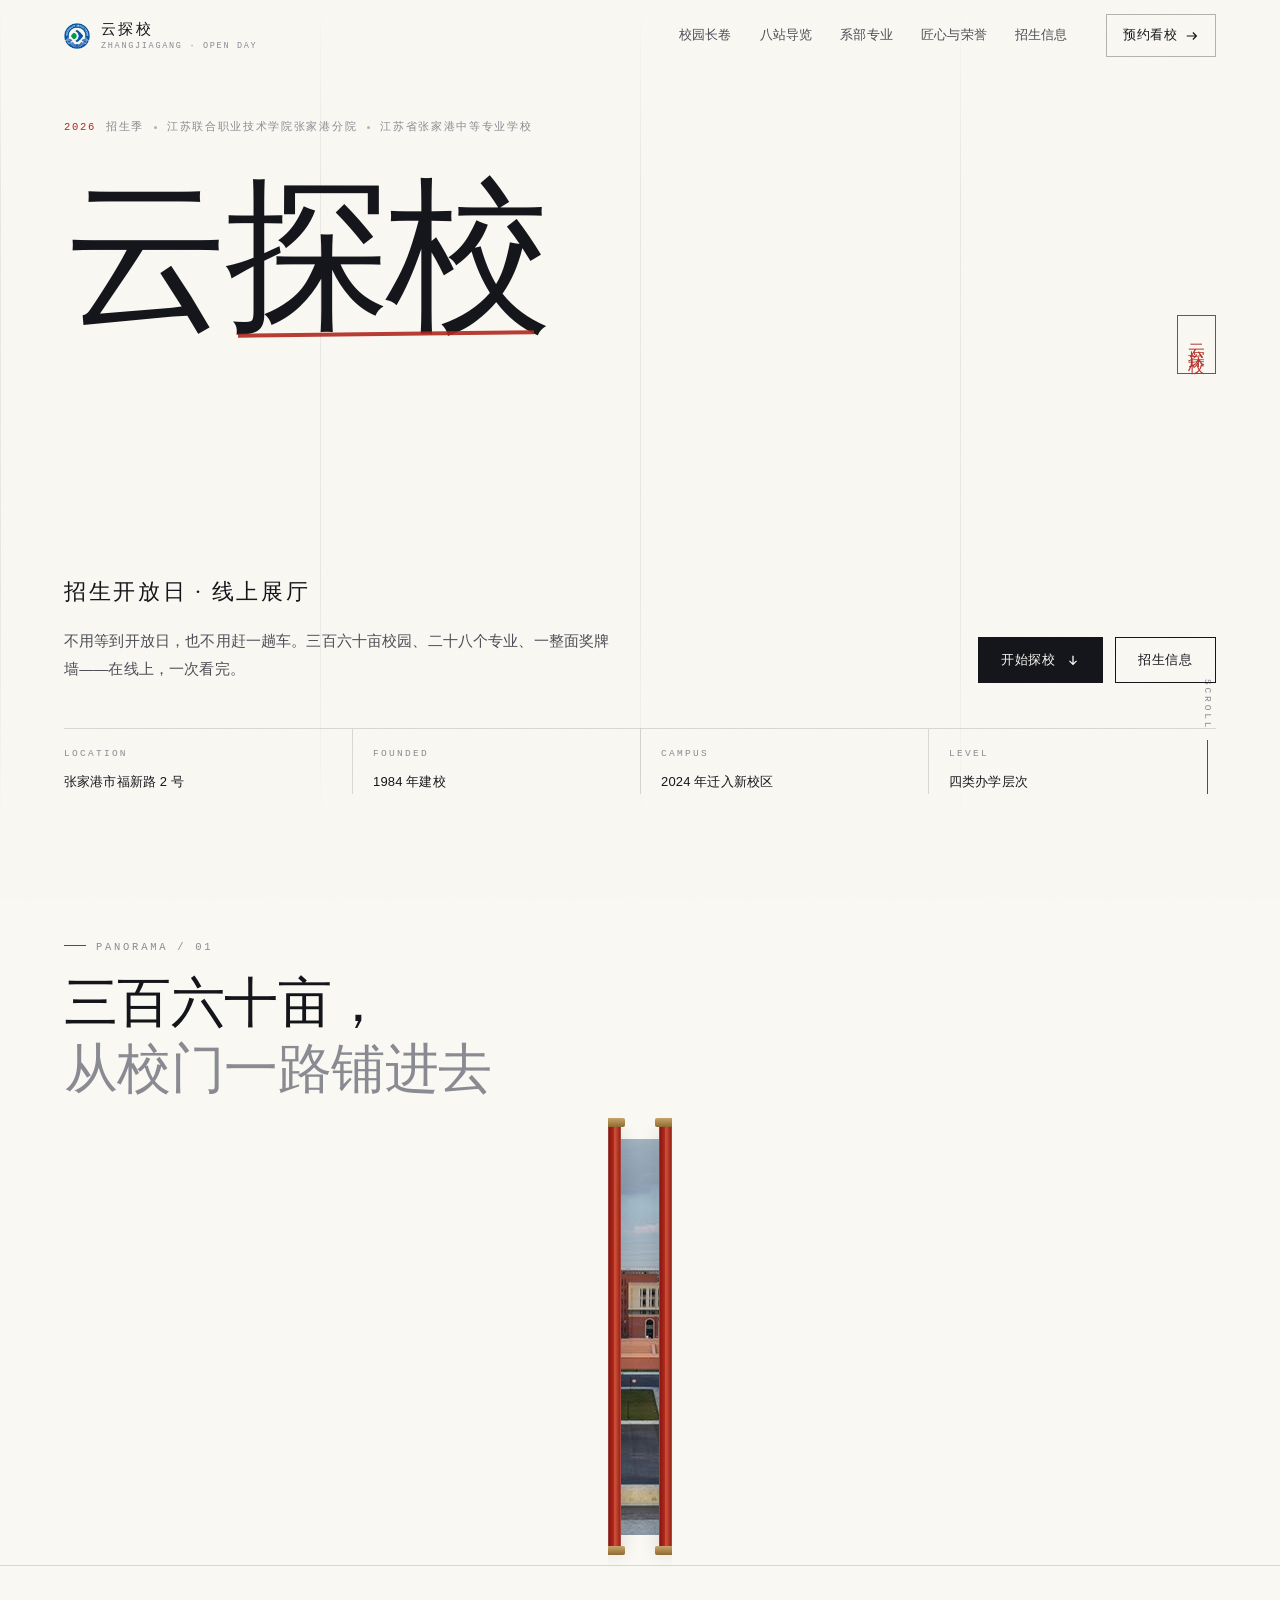
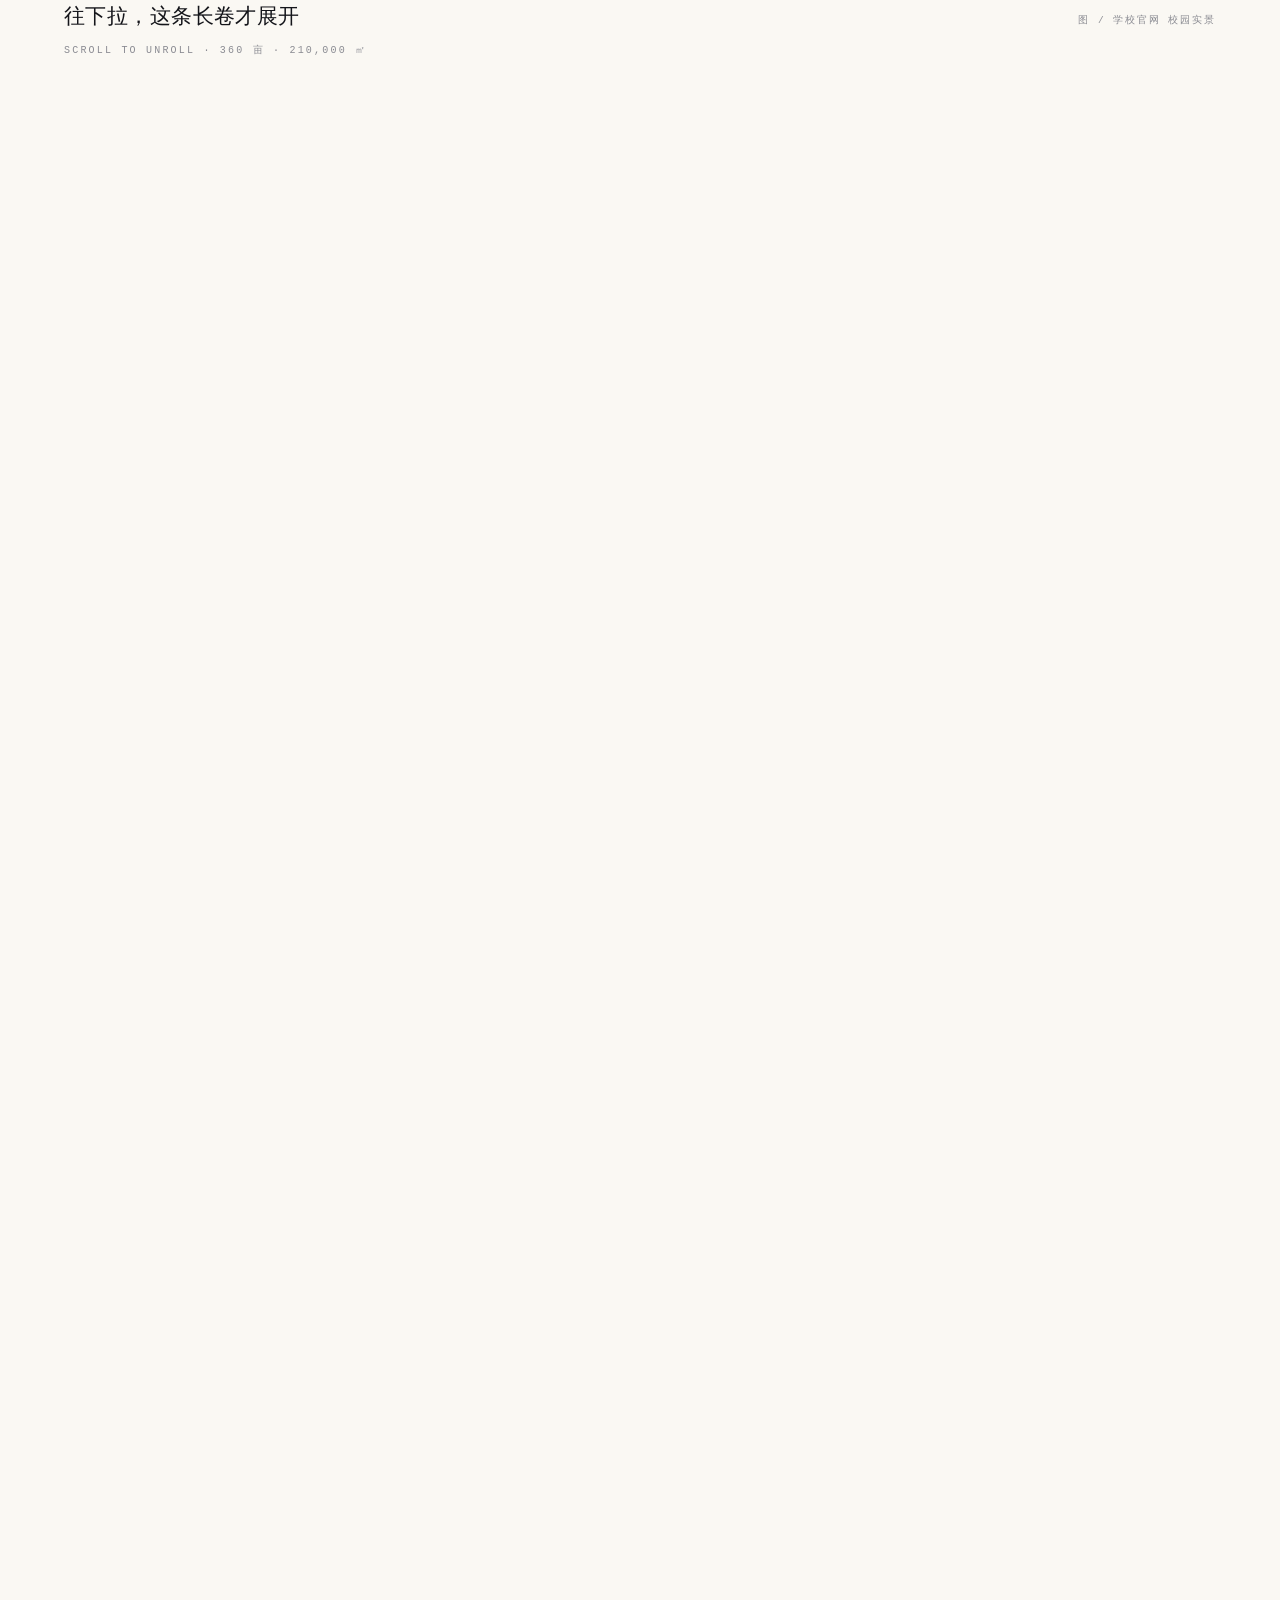
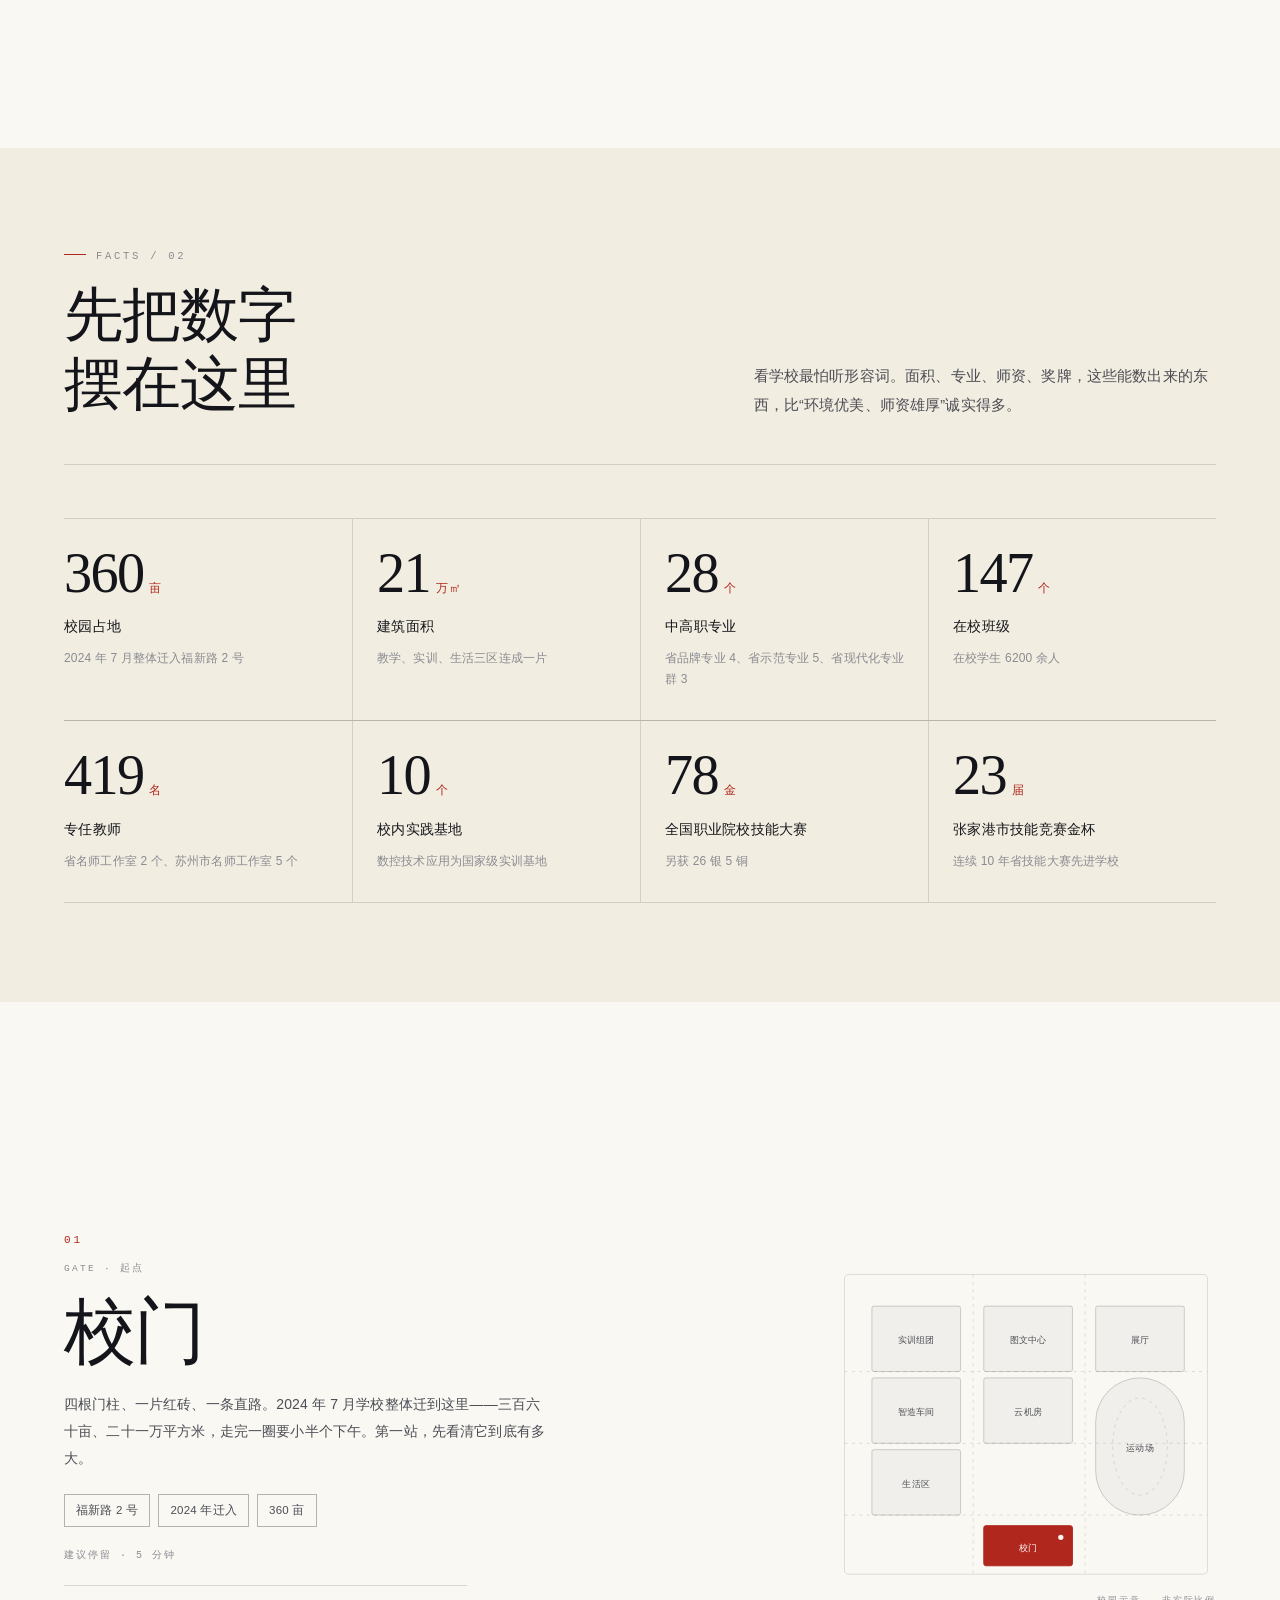
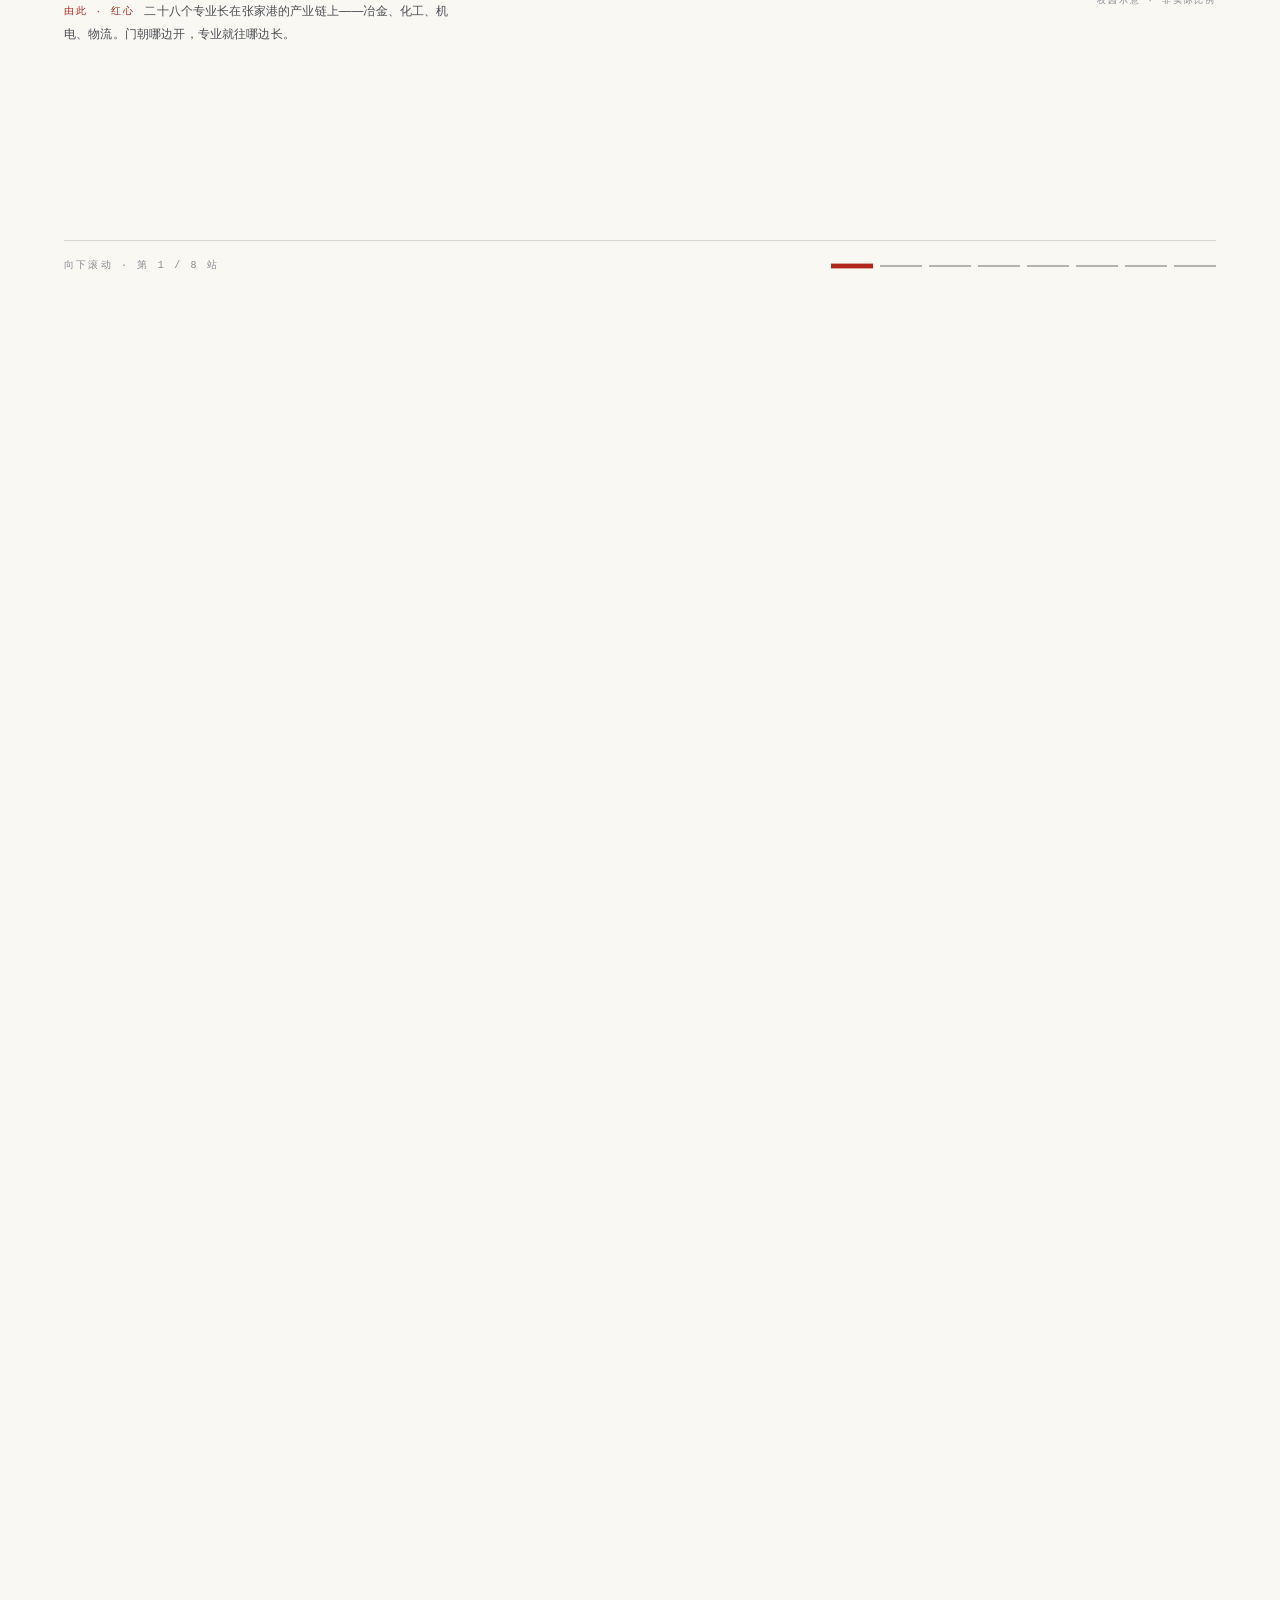
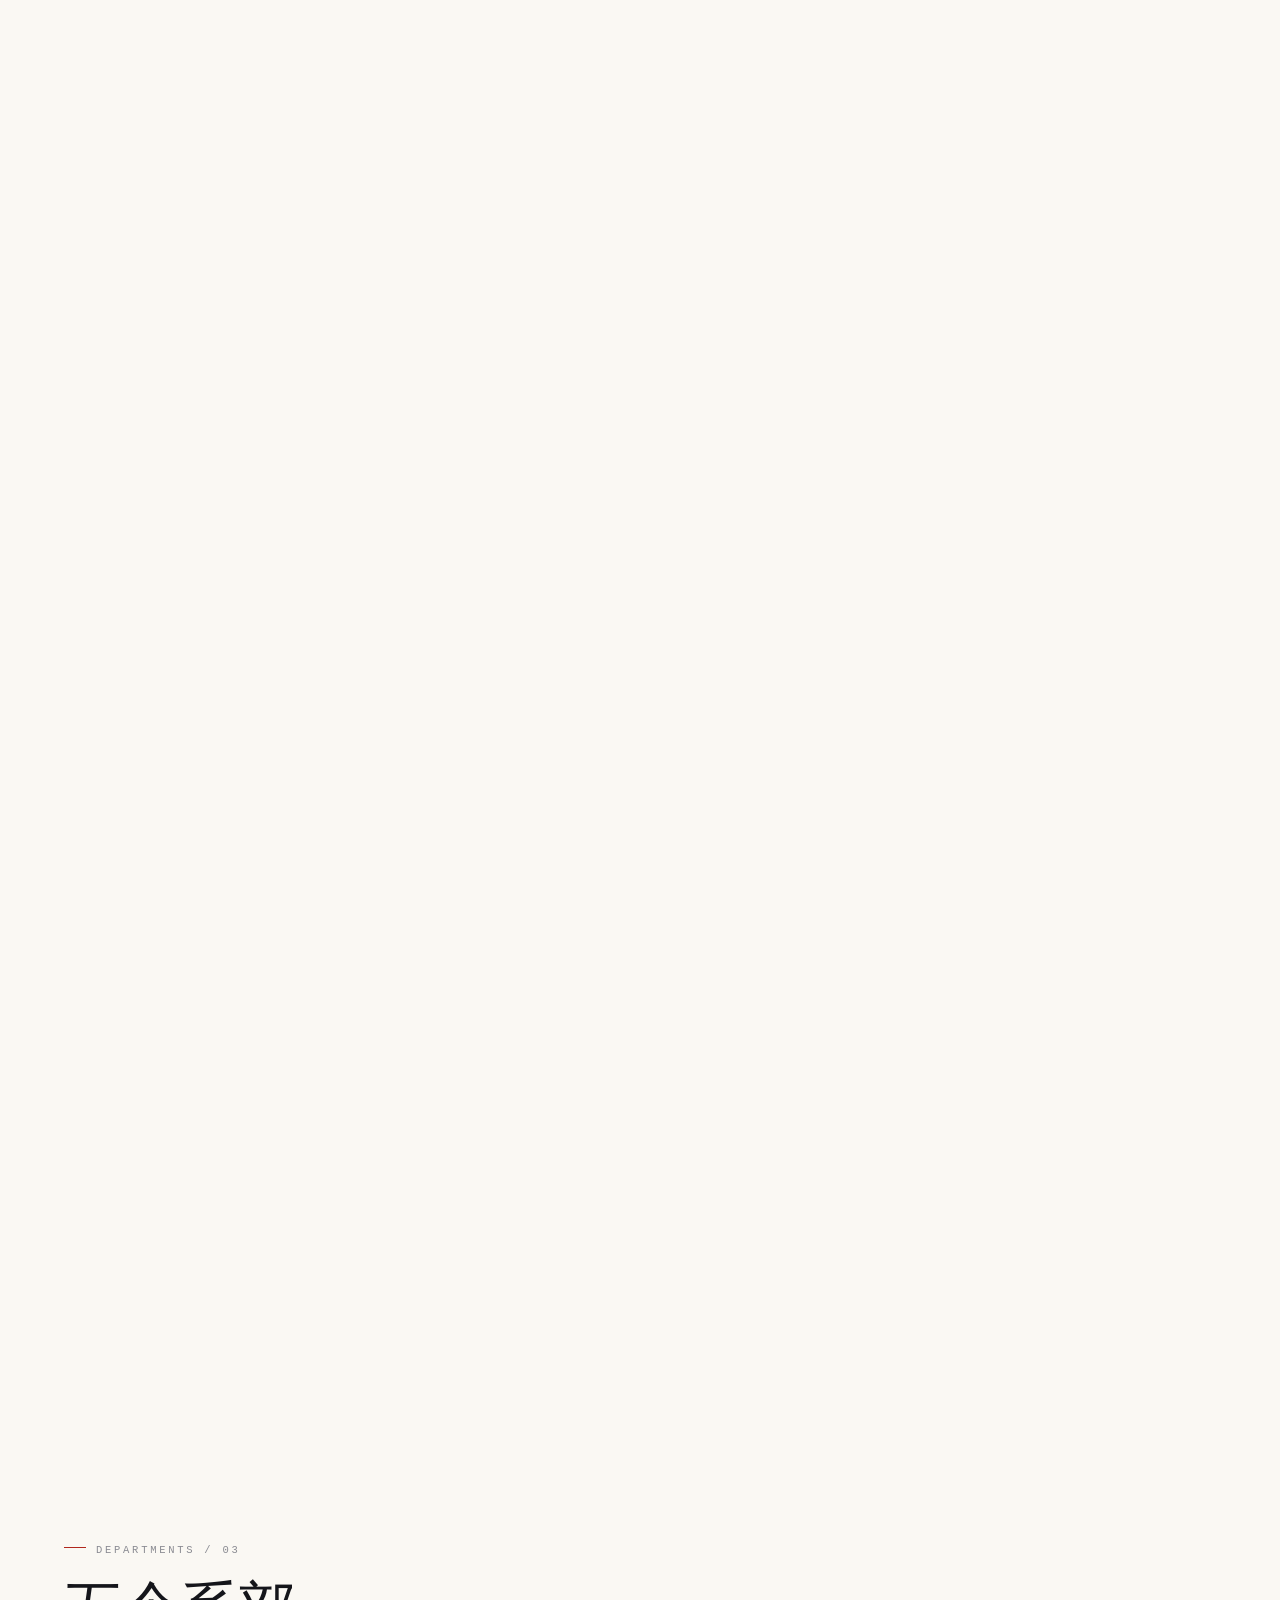
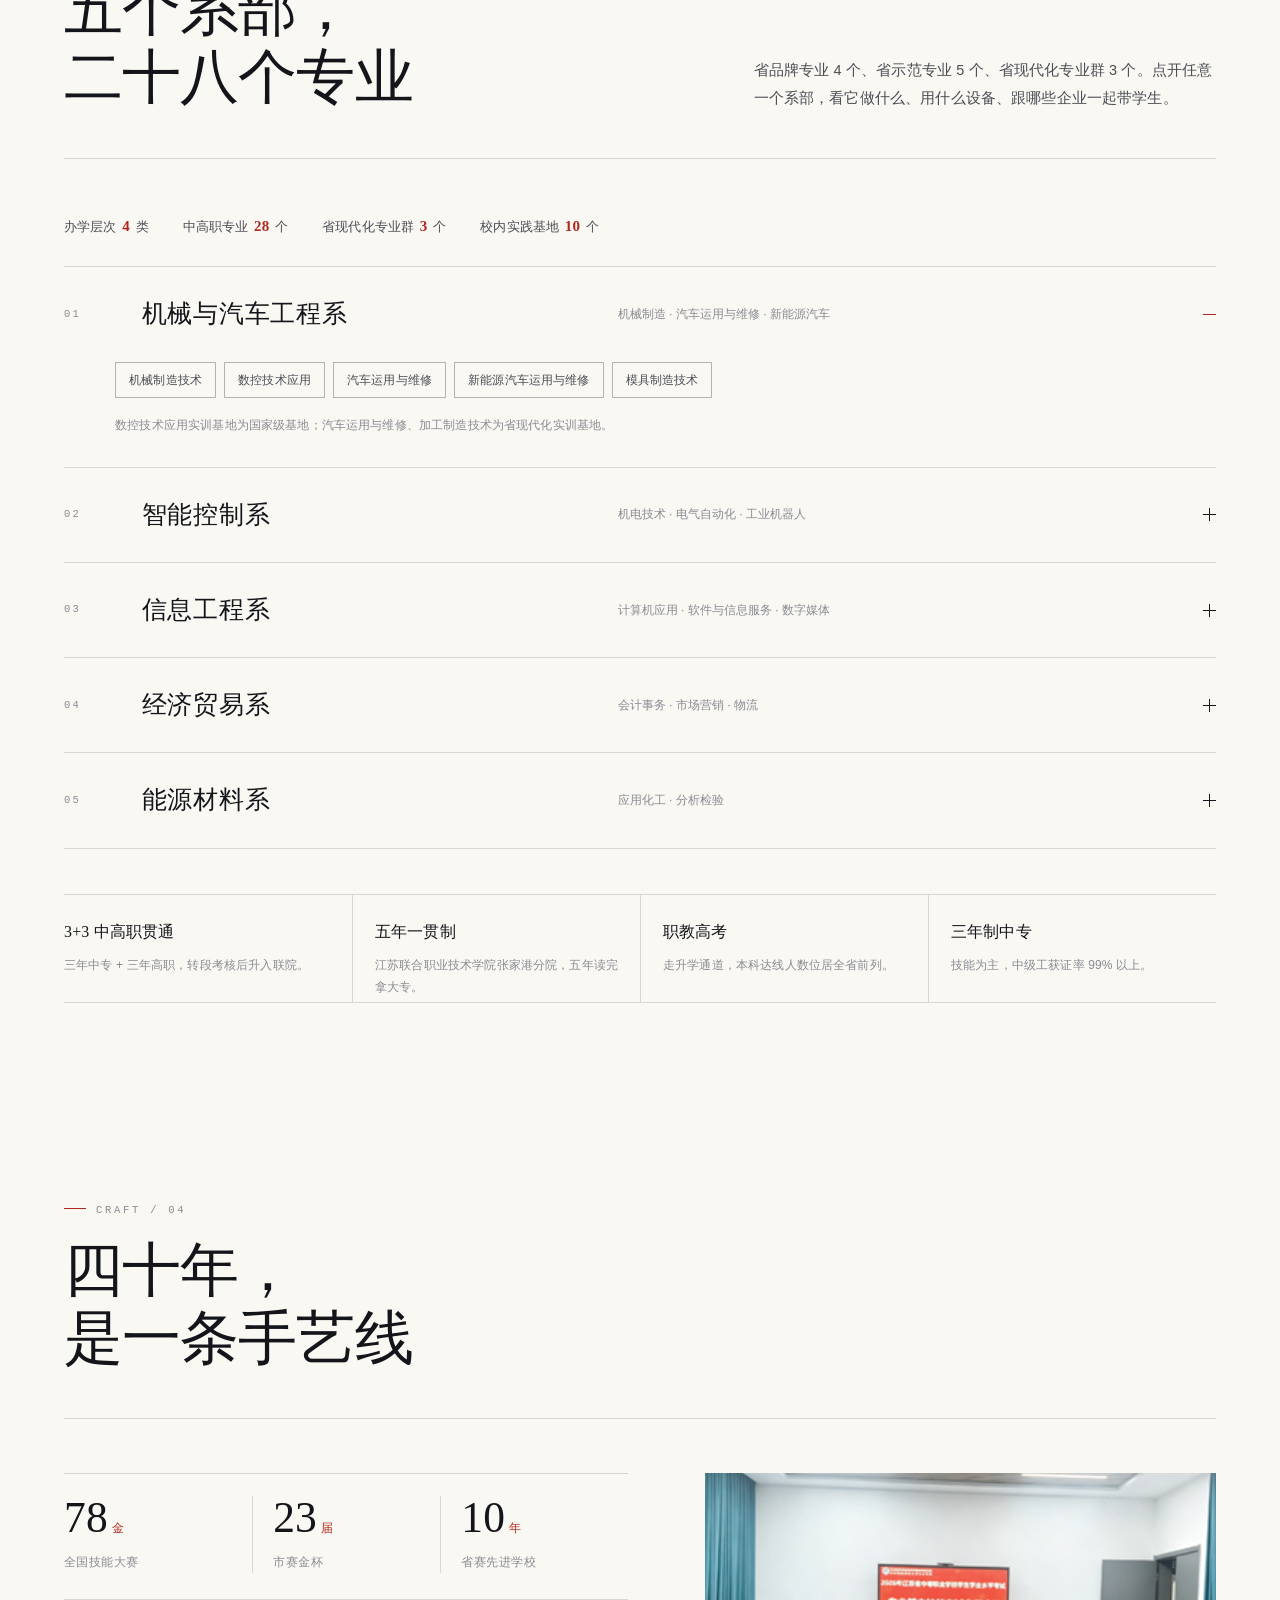
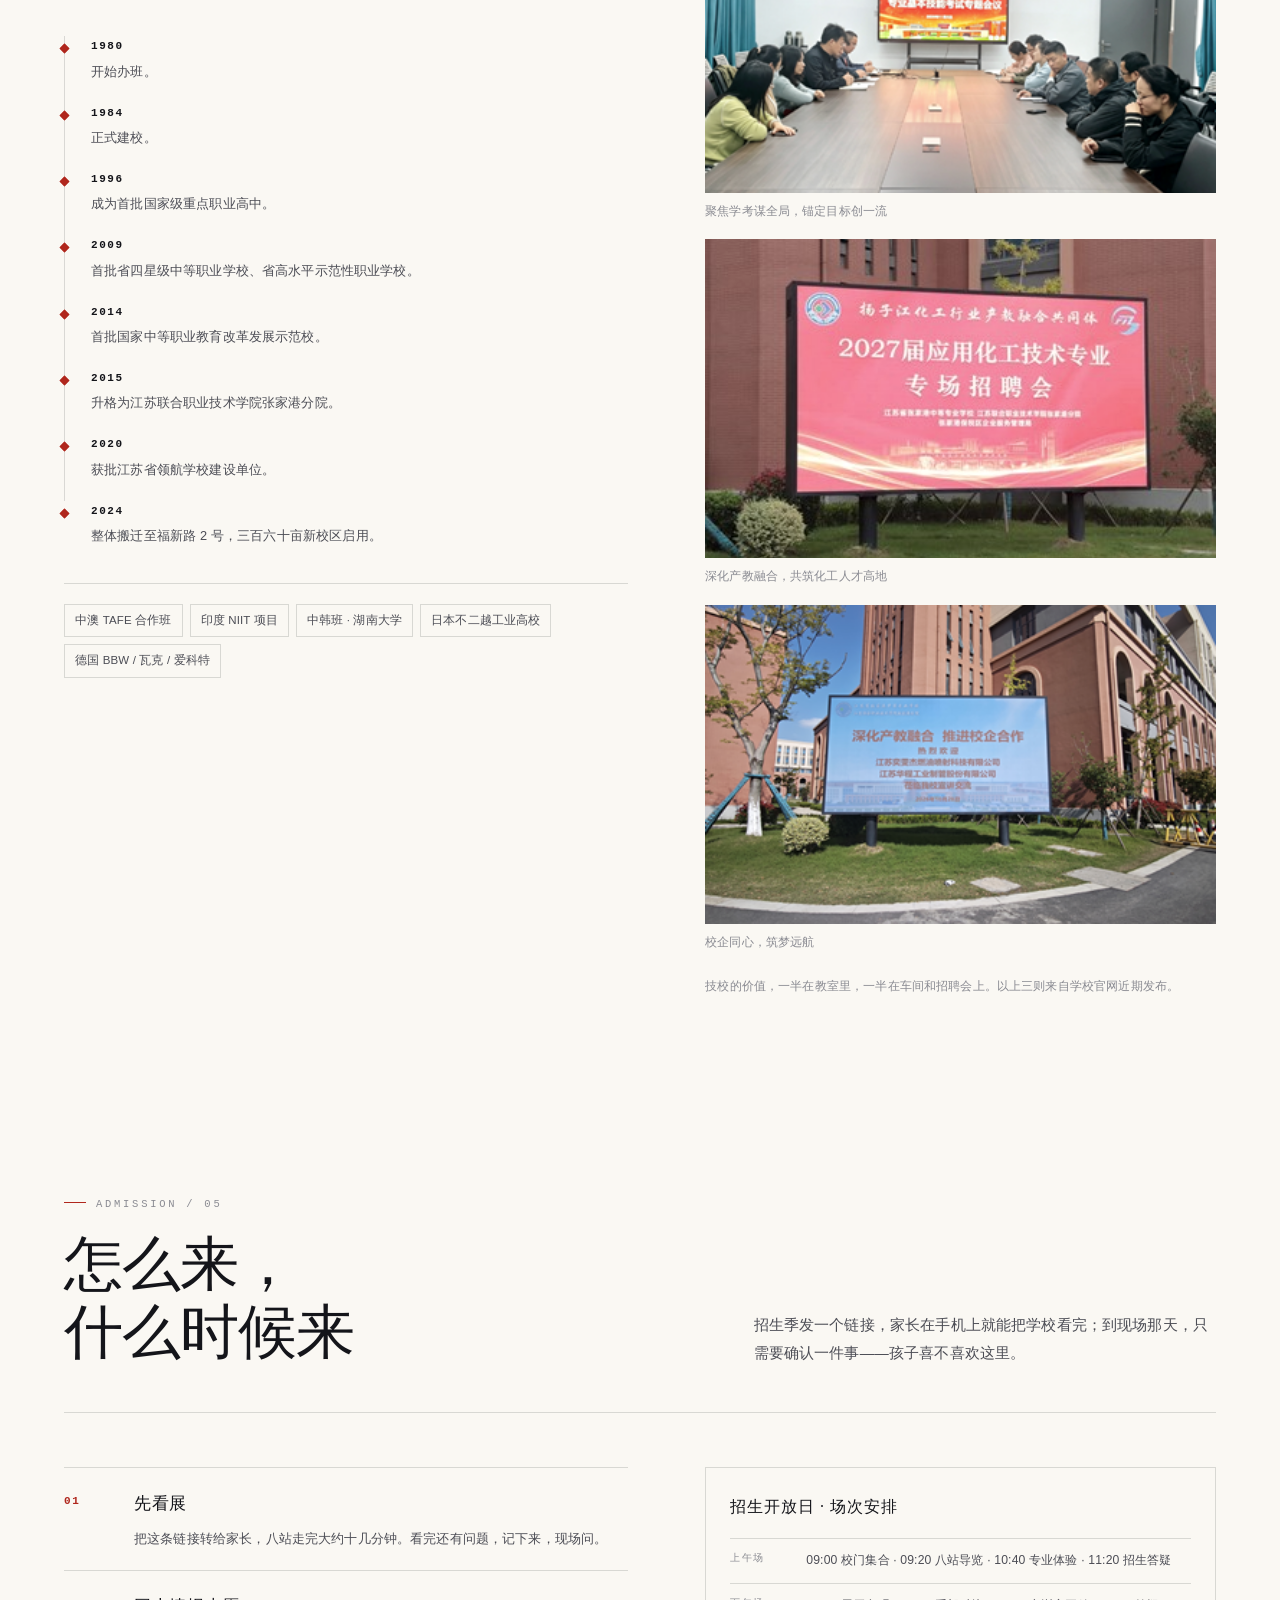
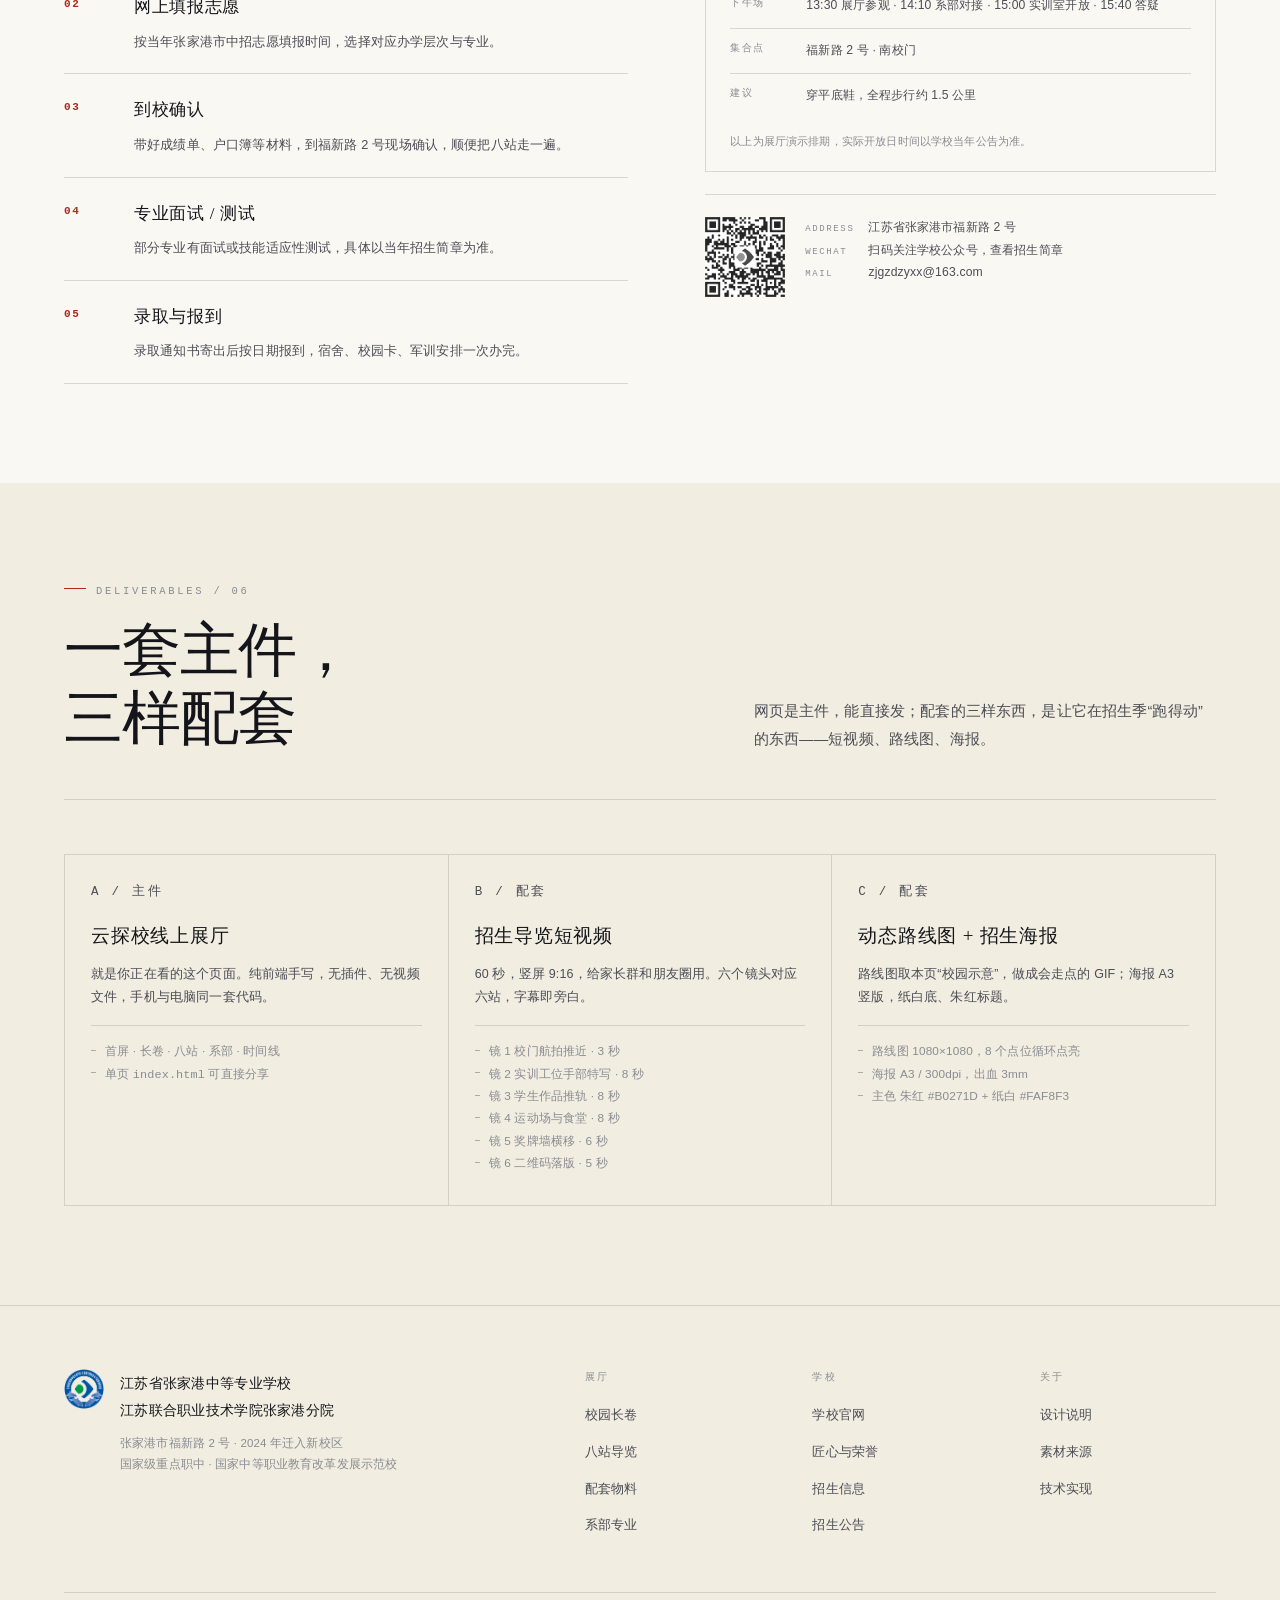
==== index.html @ 2ba668fd "云探校：招生开放日线上展厅（首版）" ====
<!DOCTYPE html>
<html lang="zh-CN">
<head>
<meta charset="UTF-8">
<meta name="viewport" content="width=device-width, initial-scale=1, viewport-fit=cover">
<title>云探校 · 招生开放日线上展厅｜江苏省张家港中等专业学校</title>
<meta name="description" content="不用等到开放日，也不用赶一趟车。三百六十亩校园、二十八个专业、一整面奖牌墙，在线上一次看完。">
<meta name="theme-color" content="#FAF8F3">
<link rel="icon" href="assets/img/emblem.png">
<link rel="stylesheet" href="assets/css/style.css">
</head>
<body>

<!-- ============ 导航 ============ -->
<header class="nav" id="nav">
  <div class="nav__inner">
    <a class="brand" href="#top" aria-label="回到首屏">
      <img src="assets/img/emblem.png" alt="校徽">
      <span class="brand__txt">
        <span class="brand__cn">云探校</span>
        <span class="brand__en">Zhangjiagang · Open Day</span>
      </span>
    </a>
    <nav class="nav__links" aria-label="页面导航">
      <a href="#pan">校园长卷</a>
      <a href="#stops">八站导览</a>
      <a href="#majors">系部专业</a>
      <a href="#craft">匠心与荣誉</a>
      <a href="#admit">招生信息</a>
    </nav>
    <a class="nav__cta" href="#admit">
      预约看校
      <svg viewBox="0 0 16 16" fill="none" stroke="currentColor" stroke-width="1.4"><path d="M2 8h11M9 4l4 4-4 4"/></svg>
    </a>
    <button class="nav__burger" id="burger" aria-label="打开菜单" aria-expanded="false">
      <svg width="24" height="24" viewBox="0 0 24 24" fill="none" stroke="currentColor" stroke-width="1.4"><path d="M3 7h18M3 12h18M3 17h18"/></svg>
    </button>
  </div>
</header>

<div class="drawer" id="drawer">
  <div class="drawer__hd">
    <span>目录</span>
    <button id="drawerClose" aria-label="关闭菜单">
      <svg width="22" height="22" viewBox="0 0 24 24" fill="none" stroke="currentColor" stroke-width="1.4"><path d="M5 5l14 14M19 5L5 19"/></svg>
    </button>
  </div>
  <nav class="drawer__nav">
    <a href="#pan">校园长卷</a>
    <a href="#stops">八站导览</a>
    <a href="#majors">系部专业</a>
    <a href="#craft">匠心与荣誉</a>
    <a href="#admit">招生信息</a>
    <a href="设计说明.html">设计说明</a>
  </nav>
  <p class="drawer__ft">江苏省张家港中等专业学校<br>江苏联合职业技术学院张家港分院</p>
</div>

<main id="top">

<!-- ============ 首屏 ============ -->
<section class="hero" id="hero">
  <div class="hero__bg" id="heroBg"></div>
  <div class="hero__veil"></div>
  <div class="hero__grid"></div>
  <div class="hero__seal" aria-hidden="true"><span>云探校</span></div>

  <div class="wrap hero__inner">
    <p class="hero__tag">
      <b>2026</b> 招生季 <span class="hero__dot"></span> 江苏联合职业技术学院张家港分院 <span class="hero__dot"></span> 江苏省张家港中等专业学校
    </p>

    <h1 class="hero__title">云<span>探校</span></h1>

    <div class="hero__row">
      <div>
        <p class="hero__sub">招生开放日 · 线上展厅</p>
        <p class="hero__lead">不用等到开放日，也不用赶一趟车。三百六十亩校园、二十八个专业、一整面奖牌墙——在线上，一次看完。</p>
      </div>
      <div class="hero__acts">
        <a class="btn btn--solid" href="#stops">
          开始探校
          <svg viewBox="0 0 16 16" fill="none" stroke="currentColor" stroke-width="1.5"><path d="M8 3v10M4 9l4 4 4-4"/></svg>
        </a>
        <a class="btn btn--ghost" href="#admit">招生信息</a>
      </div>
    </div>
  </div>

  <div class="wrap">
    <dl class="hero__meta">
      <div><dt>Location</dt><dd>张家港市福新路 2 号</dd></div>
      <div><dt>Founded</dt><dd>1984 年建校</dd></div>
      <div><dt>Campus</dt><dd>2024 年迁入新校区</dd></div>
      <div><dt>Level</dt><dd>四类办学层次</dd></div>
    </dl>
  </div>

  <div class="hero__scroll">SCROLL<i></i></div>
</section>

<!-- ============ 长卷 · 卷轴拉开 ============ -->
<section class="unroll" id="pan">
  <div class="unroll__sticky">

    <div class="unroll__head">
      <p class="kicker">Panorama / 01</p>
      <h2>三百六十亩，<br><em>从校门一路铺进去</em></h2>
    </div>

    <div class="unroll__stage">
      <div class="unroll__band" id="unrollBand">
        <span class="roller roller--l" aria-hidden="true"></span>
        <div class="unroll__img" id="unrollImg"
             style="background-image:url('assets/img/campus-gate.jpg')"
             role="img" aria-label="校园南门正面鸟瞰"></div>
        <span class="roller roller--r" aria-hidden="true"></span>
      </div>
    </div>

    <div class="unroll__foot">
      <p class="unroll__cap" id="panCap">往下拉，这条长卷才展开<small>SCROLL TO UNROLL · 360 亩 · 210,000 ㎡</small></p>
      <p class="unroll__mark">图 / 学校官网 校园实景</p>
    </div>

  </div>
</section>

<!-- ============ 数字 ============ -->
<section class="sec sec--paper" id="numbers">
  <div class="wrap">
    <div class="sec__head">
      <div class="reveal">
        <p class="kicker">Facts / 02</p>
        <h2 class="sec__h">先把数字<br>摆在这里</h2>
      </div>
      <p class="sec__lead reveal" data-d="1">看学校最怕听形容词。面积、专业、师资、奖牌，这些能数出来的东西，比“环境优美、师资雄厚”诚实得多。</p>
    </div>

    <div class="stats">
      <div class="stat reveal">
        <p class="stat__n"><span data-count="360">0</span><i>亩</i></p>
        <p class="stat__t">校园占地</p>
        <p class="stat__d">2024 年 7 月整体迁入福新路 2 号</p>
      </div>
      <div class="stat reveal" data-d="1">
        <p class="stat__n"><span data-count="21">0</span><i>万㎡</i></p>
        <p class="stat__t">建筑面积</p>
        <p class="stat__d">教学、实训、生活三区连成一片</p>
      </div>
      <div class="stat reveal" data-d="2">
        <p class="stat__n"><span data-count="28">0</span><i>个</i></p>
        <p class="stat__t">中高职专业</p>
        <p class="stat__d">省品牌专业 4、省示范专业 5、省现代化专业群 3</p>
      </div>
      <div class="stat reveal" data-d="3">
        <p class="stat__n"><span data-count="147">0</span><i>个</i></p>
        <p class="stat__t">在校班级</p>
        <p class="stat__d">在校学生 6200 余人</p>
      </div>
      <div class="stat reveal">
        <p class="stat__n"><span data-count="419">0</span><i>名</i></p>
        <p class="stat__t">专任教师</p>
        <p class="stat__d">省名师工作室 2 个、苏州市名师工作室 5 个</p>
      </div>
      <div class="stat reveal" data-d="1">
        <p class="stat__n"><span data-count="10">0</span><i>个</i></p>
        <p class="stat__t">校内实践基地</p>
        <p class="stat__d">数控技术应用为国家级实训基地</p>
      </div>
      <div class="stat reveal" data-d="2">
        <p class="stat__n"><span data-count="78">0</span><i>金</i></p>
        <p class="stat__t">全国职业院校技能大赛</p>
        <p class="stat__d">另获 26 银 5 铜</p>
      </div>
      <div class="stat reveal" data-d="3">
        <p class="stat__n"><span data-count="23">0</span><i>届</i></p>
        <p class="stat__t">张家港市技能竞赛金杯</p>
        <p class="stat__d">连续 10 年省技能大赛先进学校</p>
      </div>
    </div>
  </div>
</section>

<!-- ============ 八站 ============ -->
<section class="stops" id="stops">
  <div class="stops__sticky">
    <div class="stops__stage">

      <article class="stop is-on" data-block="gate">
        <p class="stop__idx">01</p>
        <p class="stop__en">GATE · 起点</p>
        <h3 class="stop__name">校门</h3>
        <p class="stop__desc">四根门柱、一片红砖、一条直路。2024 年 7 月学校整体迁到这里——三百六十亩、二十一万平方米，走完一圈要小半个下午。第一站，先看清它到底有多大。</p>
        <ul class="stop__tags"><li>福新路 2 号</li><li>2024 年迁入</li><li>360 亩</li></ul>
        <p class="stop__stay">建议停留 · 5 分钟</p>
        <p class="stop__heart"><b>由此 · 红心</b>二十八个专业长在张家港的产业链上——冶金、化工、机电、物流。门朝哪边开，专业就往哪边长。</p>
      </article>

      <article class="stop" data-block="graphic">
        <p class="stop__idx">02</p>
        <p class="stop__en">LIBRARY · 图文中心</p>
        <h3 class="stop__name">图文中心</h3>
        <p class="stop__desc">借书、自习、查资料，也躲一场雨。三年、五年读下来，待得最久的地方往往不是教室，而是靠窗那排桌子——晚自习前的两小时，这里最安静。</p>
        <ul class="stop__tags"><li>借阅</li><li>自习</li><li>电子资源</li></ul>
        <p class="stop__stay">建议停留 · 20 分钟</p>
        <p class="stop__heart"><b>由此 · 恒心</b>三年、五年，晚自习前那两个小时最没人管，也最看得出来。恒心不在口号里，在这排桌子每天亮到几点。</p>
      </article>

      <article class="stop" data-block="train">
        <p class="stop__idx">03</p>
        <p class="stop__en">WORKSHOP · 实训组团</p>
        <h3 class="stop__name">实训组团</h3>
        <p class="stop__desc">数控技术应用实训基地是国家级基地；机电一体化技术、软件与信息服务、加工制造技术是省现代化实训基地。设备一排排摆开，学生按工位轮转，一人一机。</p>
        <ul class="stop__tags"><li>国家级基地 1 个</li><li>省现代化基地 3 个</li><li>校内基地 10 个</li></ul>
        <p class="stop__stay">建议停留 · 30 分钟</p>
        <p class="stop__heart"><b>由此 · 匠心</b>一人一机、工位轮转，做出来的件要过检验。手艺是在这条线上磨出来的，不在奖状上。</p>
      </article>

      <article class="stop" data-block="smart">
        <p class="stop__idx">04</p>
        <p class="stop__en">SMART LINE · 智造车间</p>
        <h3 class="stop__name">智造车间</h3>
        <p class="stop__desc">按教学与实训一体化标准建，产、学、研、训、赛、考一体，实训生产化——做出来的件是要过检验的。苏州市现代学徒制试点 7 项、优秀企业学院 3 个，就在这条线上落地。</p>
        <ul class="stop__tags"><li>产教融合</li><li>现代学徒制 7 项</li><li>企业学院 3 个</li></ul>
        <p class="stop__stay">建议停留 · 30 分钟</p>
        <p class="stop__heart"><b>由此 · 红心</b>学徒制试点 7 项、优秀企业学院 3 个都落在这条线上：人在校就是学徒，毕业就进隔壁的厂。服务地方，是这样服务的。</p>
      </article>

      <article class="stop" data-block="cloud">
        <p class="stop__idx">05</p>
        <p class="stop__en">CLOUD LAB · 云机房</p>
        <h3 class="stop__name">云端机房</h3>
        <p class="stop__desc">计算机、软件与信息服务在这里上课。写代码、架服务、做界面，机房的灯常常亮到很晚。你现在看到的这个“云探校”，也是照这个路子做出来的——一个能点、能走、能在手机上看完的网页。</p>
        <ul class="stop__tags"><li>信息工程系</li><li>软件与信息服务</li><li>项目制课程</li></ul>
        <p class="stop__stay">建议停留 · 25 分钟</p>
        <p class="stop__heart"><b>由此 · 创心</b>你现在滑动的这个页面，就出自这一排机器：没有视频、没有插件，一个文件发出去，手机电脑都能走完全程。数字技术怎么用，这一站给个例子。</p>
      </article>

      <article class="stop" data-block="sport">
        <p class="stop__idx">06</p>
        <p class="stop__en">FIELD · 运动场</p>
        <h3 class="stop__name">运动场</h3>
        <p class="stop__desc">塑胶跑道、球场、看台。体育课、晚跑、班级联赛都在这里。这所学校连续二十三届拿张家港市技能竞赛金杯，运动会也是同一个脾气——上场就得拼。</p>
        <ul class="stop__tags"><li>塑胶跑道</li><li>球场</li><li>晚跑</li></ul>
        <p class="stop__stay">建议停留 · 40 分钟</p>
        <p class="stop__heart"><b>由此 · 恒心</b>连续二十三届市赛金杯、连续十年省赛先进，背后是每天傍晚的跑道。拼一次容易，拼十年才叫恒心。</p>
      </article>

      <article class="stop" data-block="dine">
        <p class="stop__idx">07</p>
        <p class="stop__en">DINING &amp; DORM · 生活区</p>
        <h3 class="stop__name">食堂与宿舍</h3>
        <p class="stop__desc">食堂、超市、宿舍挤在生活区，和教学区只隔一条路——吃饭、回宿舍、再回教室，一天下来走不了几步。住校生的作息从六点半开始，熄灯后走廊里还有人在背单词。</p>
        <ul class="stop__tags"><li>生活区</li><li>住校</li><li>超市</li></ul>
        <p class="stop__stay">建议停留 · 60 分钟</p>
        <p class="stop__heart"><b>由此 · 仁心</b>食堂、宿舍、超市挨在一处，从教室到床只要五分钟。把一个人的一天照顾顺了，才谈得上好好读书。</p>
      </article>

      <article class="stop" data-block="hall">
        <p class="stop__idx">08</p>
        <p class="stop__en">GALLERY · 展厅</p>
        <h3 class="stop__name">展厅</h3>
        <p class="stop__desc">全国职业院校技能大赛累计 78 金 26 银 5 铜；连续二十三届市赛金杯；连续十年省技能大赛先进学校。展厅里除了奖牌，还有学生的作品——服装、模型、界面、视频，都是能拿出来看的东西。</p>
        <ul class="stop__tags"><li>78 金</li><li>23 届金杯</li><li>10 年先进</li></ul>
        <p class="stop__stay">建议停留 · 25 分钟</p>
        <p class="stop__heart"><b>由此 · 匠心</b>七十八块金牌摆在柜子里，柜子外面是学生做的服装、模型、界面。看得见的成品，才撑得住“匠心”这两个字。</p>
      </article>

    </div>

    <aside class="stops__side">
      <div class="plan" aria-label="校园导览示意图">
        <svg viewBox="0 0 360 300" role="img">
          <rect class="plan__frame" x="8" y="8" width="344" height="284" rx="4"/>
          <path class="plan__road" d="M8 100 H352 M8 168 H352 M8 236 H352 M130 8 V292 M236 8 V292"/>

          <rect class="plan__b" data-block="train"   x="34"  y="38"  width="84" height="62" rx="2"/>
          <text class="plan__l" x="76" y="73" text-anchor="middle">实训组团</text>

          <rect class="plan__b" data-block="smart"   x="34"  y="106" width="84" height="62" rx="2"/>
          <text class="plan__l" x="76" y="141" text-anchor="middle">智造车间</text>

          <rect class="plan__b" data-block="dine"    x="34"  y="174" width="84" height="62" rx="2"/>
          <text class="plan__l" x="76" y="209" text-anchor="middle">生活区</text>

          <rect class="plan__b" data-block="graphic" x="140" y="38"  width="84" height="62" rx="2"/>
          <text class="plan__l" x="182" y="73" text-anchor="middle">图文中心</text>

          <rect class="plan__b" data-block="cloud"   x="140" y="106" width="84" height="62" rx="2"/>
          <text class="plan__l" x="182" y="141" text-anchor="middle">云机房</text>

          <rect class="plan__b" data-block="hall"    x="246" y="38"  width="84" height="62" rx="2"/>
          <text class="plan__l" x="288" y="73" text-anchor="middle">展厅</text>

          <rect class="plan__b" data-block="sport"   x="246" y="106" width="84" height="130" rx="42"/>
          <ellipse class="plan__road" cx="288" cy="171" rx="26" ry="46"/>
          <text class="plan__l" x="288" y="175" text-anchor="middle">运动场</text>

          <rect class="plan__b" data-block="gate"    x="140" y="246" width="84" height="38" rx="2"/>
          <text class="plan__l" x="182" y="270" text-anchor="middle">校门</text>

          <circle class="plan__dot" id="planDot" cx="182" cy="265" r="3.2"/>
        </svg>
      </div>
      <p class="plan__hint">校园示意 · 非实际比例</p>
    </aside>

    <div class="stops__foot">
      <p class="stops__hint" id="stopsHint">向下滚动 · 走过八站</p>
      <div class="stops__segs" id="stopsSegs">
        <button type="button" data-i="0" class="is-on" aria-label="第 1 站 校门"></button>
        <button type="button" data-i="1" aria-label="第 2 站 图文中心"></button>
        <button type="button" data-i="2" aria-label="第 3 站 实训组团"></button>
        <button type="button" data-i="3" aria-label="第 4 站 智造车间"></button>
        <button type="button" data-i="4" aria-label="第 5 站 云端机房"></button>
        <button type="button" data-i="5" aria-label="第 6 站 运动场"></button>
        <button type="button" data-i="6" aria-label="第 7 站 生活区"></button>
        <button type="button" data-i="7" aria-label="第 8 站 展厅"></button>
      </div>
    </div>
  </div>
</section>

<!-- ============ 系部专业 ============ -->
<section class="sec" id="majors">
  <div class="wrap">
    <div class="sec__head">
      <div class="reveal">
        <p class="kicker">Departments / 03</p>
        <h2 class="sec__h">五个系部，<br>二十八个专业</h2>
      </div>
      <p class="sec__lead reveal" data-d="1">省品牌专业 4 个、省示范专业 5 个、省现代化专业群 3 个。点开任意一个系部，看它做什么、用什么设备、跟哪些企业一起带学生。</p>
    </div>

    <div class="majors__top reveal">
      <span>办学层次 <b>4</b> 类</span>
      <span>中高职专业 <b>28</b> 个</span>
      <span>省现代化专业群 <b>3</b> 个</span>
      <span>校内实践基地 <b>10</b> 个</span>
    </div>

    <div class="majors__list" id="depts">

      <div class="dept is-open">
        <button class="dept__hd" aria-expanded="true">
          <span class="dept__no">01</span>
          <span class="dept__nm">机械与汽车工程系</span>
          <span class="dept__sm">机械制造 · 汽车运用与维修 · 新能源汽车</span>
          <span class="dept__ic"></span>
        </button>
        <div class="dept__bd"><div class="dept__in"><div>
          <ul class="chips">
            <li>机械制造技术</li><li>数控技术应用</li><li>汽车运用与维修</li><li>新能源汽车运用与维修</li><li>模具制造技术</li>
          </ul>
          <p class="dept__note">数控技术应用实训基地为国家级基地；汽车运用与维修、加工制造技术为省现代化实训基地。</p>
        </div></div></div>
      </div>

      <div class="dept">
        <button class="dept__hd" aria-expanded="false">
          <span class="dept__no">02</span>
          <span class="dept__nm">智能控制系</span>
          <span class="dept__sm">机电技术 · 电气自动化 · 工业机器人</span>
          <span class="dept__ic"></span>
        </button>
        <div class="dept__bd"><div class="dept__in"><div>
          <ul class="chips">
            <li>机电技术应用</li><li>电气自动化技术</li><li>工业机器人技术应用</li><li>制冷与空调设备运行</li>
          </ul>
          <p class="dept__note">机电一体化技术为省现代化实训基地；自动化控制技术为苏州市公共实训基地。</p>
        </div></div></div>
      </div>

      <div class="dept">
        <button class="dept__hd" aria-expanded="false">
          <span class="dept__no">03</span>
          <span class="dept__nm">信息工程系</span>
          <span class="dept__sm">计算机应用 · 软件与信息服务 · 数字媒体</span>
          <span class="dept__ic"></span>
        </button>
        <div class="dept__bd"><div class="dept__in"><div>
          <ul class="chips">
            <li>计算机应用技术</li><li>软件与信息服务</li><li>计算机网络技术</li><li>数字媒体技术应用</li><li>云计算技术应用</li>
          </ul>
          <p class="dept__note">软件与信息服务为省现代化实训基地。这一版“云探校”，就是这个系部的学生作品方向。</p>
        </div></div></div>
      </div>

      <div class="dept">
        <button class="dept__hd" aria-expanded="false">
          <span class="dept__no">04</span>
          <span class="dept__nm">经济贸易系</span>
          <span class="dept__sm">会计事务 · 市场营销 · 物流</span>
          <span class="dept__ic"></span>
        </button>
        <div class="dept__bd"><div class="dept__in"><div>
          <ul class="chips">
            <li>会计事务</li><li>市场营销</li><li>电子商务</li><li>物流服务与管理</li><li>商务英语</li>
          </ul>
          <p class="dept__note">财贸实训基地为省级实训基地；与扬子江职教集团内 45 家骨干企业共建实习岗位。</p>
        </div></div></div>
      </div>

      <div class="dept">
        <button class="dept__hd" aria-expanded="false">
          <span class="dept__no">05</span>
          <span class="dept__nm">能源材料系</span>
          <span class="dept__sm">应用化工 · 分析检验</span>
          <span class="dept__ic"></span>
        </button>
        <div class="dept__bd"><div class="dept__in"><div>
          <ul class="chips">
            <li>应用化工技术</li><li>分析检验技术</li><li>化工装备技术</li><li>服装设计与工艺</li>
          </ul>
          <p class="dept__note">与张家港保税区化工园、德国瓦克化工学院深度合作办学，双语教学与职业培训考证同步开展。</p>
        </div></div></div>
      </div>

    </div>

    <div class="levels reveal">
      <div class="level"><b>3+3 中高职贯通</b><span>三年中专 + 三年高职，转段考核后升入联院。</span></div>
      <div class="level"><b>五年一贯制</b><span>江苏联合职业技术学院张家港分院，五年读完拿大专。</span></div>
      <div class="level"><b>职教高考</b><span>走升学通道，本科达线人数位居全省前列。</span></div>
      <div class="level"><b>三年制中专</b><span>技能为主，中级工获证率 99% 以上。</span></div>
    </div>
  </div>
</section>

<!-- ============ 匠心与荣誉 ============ -->
<section class="sec" id="craft">
  <div class="wrap">
    <div class="sec__head">
      <div class="reveal">
        <p class="kicker">Craft / 04</p>
        <h2 class="sec__h">四十年，<br>是一条手艺线</h2>
      </div>
      <p class="sec__lead reveal" data-d="1">1980 年办班，1984 年建校。从省级重点到国家示范，再到现在的新校区——时间摆出来，比任何形容词都有分量。</p>
    </div>

    <div class="craft">
      <div class="reveal">
        <div class="craft__big">
          <div><b>78<i>金</i></b><span>全国技能大赛</span></div>
          <div><b>23<i>届</i></b><span>市赛金杯</span></div>
          <div><b>10<i>年</i></b><span>省赛先进学校</span></div>
        </div>

        <ul class="tl" id="timeline">
          <li><b>1980</b><p>开始办班。</p></li>
          <li><b>1984</b><p>正式建校。</p></li>
          <li><b>1996</b><p>成为首批国家级重点职业高中。</p></li>
          <li><b>2009</b><p>首批省四星级中等职业学校、省高水平示范性职业学校。</p></li>
          <li><b>2014</b><p>首批国家中等职业教育改革发展示范校。</p></li>
          <li><b>2015</b><p>升格为江苏联合职业技术学院张家港分院。</p></li>
          <li><b>2020</b><p>获批江苏省领航学校建设单位。</p></li>
          <li><b>2024</b><p>整体搬迁至福新路 2 号，三百六十亩新校区启用。</p></li>
        </ul>

        <ul class="intl">
          <li>中澳 TAFE 合作班</li><li>印度 NIIT 项目</li><li>中韩班 · 湖南大学</li><li>日本不二越工业高校</li><li>德国 BBW / 瓦克 / 爱科特</li>
        </ul>
      </div>

      <div class="reveal" data-d="1">
        <div class="news">
          <figure>
            <img src="assets/img/news-1.png" alt="省中职学业水平考试技能考试专题会议" loading="lazy">
            <figcaption>聚焦学考谋全局，锚定目标创一流</figcaption>
          </figure>
          <figure>
            <img src="assets/img/news-2.jpg" alt="应用化工技术专业专场招聘会" loading="lazy">
            <figcaption>深化产教融合，共筑化工人才高地</figcaption>
          </figure>
          <figure>
            <img src="assets/img/news-4.png" alt="五年制大专毕业生企业宣讲会" loading="lazy">
            <figcaption>校企同心，筑梦远航</figcaption>
          </figure>
        </div>
        <p class="dept__note" style="margin-top:22px">技校的价值，一半在教室里，一半在车间和招聘会上。以上三则来自学校官网近期发布。</p>
      </div>
    </div>
  </div>
</section>

<!-- ============ 招生 ============ -->
<section class="sec" id="admit">
  <div class="wrap">
    <div class="sec__head">
      <div class="reveal">
        <p class="kicker">Admission / 05</p>
        <h2 class="sec__h">怎么来，<br>什么时候来</h2>
      </div>
      <p class="sec__lead reveal" data-d="1">招生季发一个链接，家长在手机上就能把学校看完；到现场那天，只需要确认一件事——孩子喜不喜欢这里。</p>
    </div>

    <div class="admit">
      <div class="reveal">
        <ol class="flow">
          <li>
            <b>01</b>
            <div><h4>先看展</h4><p>把这条链接转给家长，八站走完大约十几分钟。看完还有问题，记下来，现场问。</p></div>
          </li>
          <li>
            <b>02</b>
            <div><h4>网上填报志愿</h4><p>按当年张家港市中招志愿填报时间，选择对应办学层次与专业。</p></div>
          </li>
          <li>
            <b>03</b>
            <div><h4>到校确认</h4><p>带好成绩单、户口簿等材料，到福新路 2 号现场确认，顺便把八站走一遍。</p></div>
          </li>
          <li>
            <b>04</b>
            <div><h4>专业面试 / 测试</h4><p>部分专业有面试或技能适应性测试，具体以当年招生简章为准。</p></div>
          </li>
          <li>
            <b>05</b>
            <div><h4>录取与报到</h4><p>录取通知书寄出后按日期报到，宿舍、校园卡、军训安排一次办完。</p></div>
          </li>
        </ol>
      </div>

      <div class="reveal" data-d="1">
        <div class="slot">
          <h4>招生开放日 · 场次安排</h4>
          <table>
            <tr><th>上午场</th><td>09:00 校门集合 · 09:20 八站导览 · 10:40 专业体验 · 11:20 招生答疑</td></tr>
            <tr><th>下午场</th><td>13:30 展厅参观 · 14:10 系部对接 · 15:00 实训室开放 · 15:40 答疑</td></tr>
            <tr><th>集合点</th><td>福新路 2 号 · 南校门</td></tr>
            <tr><th>建议</th><td>穿平底鞋，全程步行约 1.5 公里</td></tr>
          </table>
          <p class="slot__note">以上为展厅演示排期，实际开放日时间以学校当年公告为准。</p>
        </div>

        <div class="contact">
          <img src="assets/img/qr-wx.png" alt="学校微信公众号二维码">
          <dl>
            <dt>ADDRESS</dt>
            <dd>江苏省张家港市福新路 2 号</dd>
            <dt>WECHAT</dt>
            <dd>扫码关注学校公众号，查看招生简章</dd>
            <dt>MAIL</dt>
            <dd>zjgzdzyxx@163.com</dd>
          </dl>
        </div>
      </div>
    </div>
  </div>
</section>

<!-- ============ 配套物料 ============ -->
<section class="sec sec--paper" id="kit">
  <div class="wrap">
    <div class="sec__head">
      <div class="reveal">
        <p class="kicker">Deliverables / 06</p>
        <h2 class="sec__h">一套主件，<br>三样配套</h2>
      </div>
      <p class="sec__lead reveal" data-d="1">网页是主件，能直接发；配套的三样东西，是让它在招生季“跑得动”的东西——短视频、路线图、海报。</p>
    </div>

    <div class="kit">
      <article class="kit__c reveal">
        <p class="kit__n">A / 主件</p>
        <h4>云探校线上展厅</h4>
        <p>就是你正在看的这个页面。纯前端手写，无插件、无视频文件，手机与电脑同一套代码。</p>
        <ul>
          <li>首屏 · 长卷 · 八站 · 系部 · 时间线</li>
          <li>单页 <span style="font-family:var(--mono)">index.html</span> 可直接分享</li>
        </ul>
      </article>
      <article class="kit__c reveal" data-d="1">
        <p class="kit__n">B / 配套</p>
        <h4>招生导览短视频</h4>
        <p>60 秒，竖屏 9:16，给家长群和朋友圈用。六个镜头对应六站，字幕即旁白。</p>
        <ul>
          <li>镜 1 校门航拍推近 · 3 秒</li>
          <li>镜 2 实训工位手部特写 · 8 秒</li>
          <li>镜 3 学生作品推轨 · 8 秒</li>
          <li>镜 4 运动场与食堂 · 8 秒</li>
          <li>镜 5 奖牌墙横移 · 6 秒</li>
          <li>镜 6 二维码落版 · 5 秒</li>
        </ul>
      </article>
      <article class="kit__c reveal" data-d="2">
        <p class="kit__n">C / 配套</p>
        <h4>动态路线图 + 招生海报</h4>
        <p>路线图取本页“校园示意”，做成会走点的 GIF；海报 A3 竖版，纸白底、朱红标题。</p>
        <ul>
          <li>路线图 1080×1080，8 个点位循环点亮</li>
          <li>海报 A3 / 300dpi，出血 3mm</li>
          <li>主色 朱红 #B0271D + 纸白 #FAF8F3</li>
        </ul>
      </article>
    </div>
  </div>
</section>

</main>

<!-- ============ 页脚 ============ -->
<footer class="foot">
  <div class="wrap">
    <div class="foot__top">
      <div class="foot__brand">
        <img src="assets/img/emblem.png" alt="校徽">
        <div>
          <b>江苏省张家港中等专业学校<br>江苏联合职业技术学院张家港分院</b>
          <span>张家港市福新路 2 号 · 2024 年迁入新校区<br>国家级重点职中 · 国家中等职业教育改革发展示范校</span>
        </div>
      </div>
      <div>
        <h5>展厅</h5>
        <ul>
          <li><a href="#pan">校园长卷</a></li>
          <li><a href="#stops">八站导览</a></li>
          <li><a href="#kit">配套物料</a></li>
          <li><a href="#majors">系部专业</a></li>
        </ul>
      </div>
      <div>
        <h5>学校</h5>
        <ul>
          <li><a href="https://zjgzzx.zjgedu.cn/" target="_blank" rel="noopener">学校官网</a></li>
          <li><a href="#craft">匠心与荣誉</a></li>
          <li><a href="#admit">招生信息</a></li>
          <li><a href="https://zjgzzx.zjgedu.cn/zsjy/zsxx" target="_blank" rel="noopener">招生公告</a></li>
        </ul>
      </div>
      <div>
        <h5>关于</h5>
        <ul>
          <li><a href="设计说明.html">设计说明</a></li>
          <li><a href="设计说明.html#source">素材来源</a></li>
          <li><a href="设计说明.html#tech">技术实现</a></li>
        </ul>
      </div>
    </div>
    <div class="foot__bot">
      <p>© <span data-year>2026</span> 云探校 · 招生开放日线上展厅｜毕业设计作品 · 信息工程系</p>
      <p>页面内容整理自学校官网公开信息，图片版权归学校所有，仅作教学与招生展示使用。</p>
    </div>
  </div>
</footer>

<script src="assets/js/main.js"></script>
</body>
</html>
---- assets/css/style.css ----
/* ============================================================
   云探校 · 招生开放日线上展厅
   江苏省张家港中等专业学校 / 江苏联合职业技术学院张家港分院
   ------------------------------------------------------------
   00 tokens   01 base   02 nav/drawer   03 hero   04 unroll
   05 section  06 stats  07 stops/plan  08 hearts  09 majors
   10 craft    11 admit  12 kit         13 foot    14 motion
   ============================================================ */

/* ---------- 00 tokens ---------- */
:root{
  --paper:      #FAF8F3;
  --paper-2:    #F2EDE1;
  --paper-3:    #E9E2D1;
  --ink:        #14151A;
  --ink-2:      #4C4D55;
  --ink-3:      #8A8B92;
  --line:       rgba(20,21,26,.14);
  --line-2:     rgba(20,21,26,.30);
  --red:        #B0271D;
  --red-2:      #8E1A12;
  --gold:       #B08A4E;

  --serif: "Noto Serif SC","Source Han Serif SC","Songti SC","STSong","SimSun",serif;
  --sans: -apple-system,BlinkMacSystemFont,"PingFang SC","Hiragino Sans GB","Microsoft YaHei",sans-serif;
  --mono: "SF Mono","JetBrains Mono","Roboto Mono",ui-monospace,Menlo,Consolas,monospace;

  --pad: clamp(20px, 5vw, 88px);
  --nav-h: 72px;
  --max: 1320px;
}

/* ---------- 01 base ---------- */
*,*::before,*::after{ box-sizing:border-box; }
html{ -webkit-text-size-adjust:100%; scroll-behavior:smooth; }
body{
  margin:0;
  background:var(--paper);
  color:var(--ink);
  font-family:var(--sans);
  font-size:15px;
  line-height:1.85;
  letter-spacing:.01em;
  -webkit-font-smoothing:antialiased;
  text-rendering:optimizeLegibility;
  overflow-x:hidden;
}
body::after{               /* 极淡纸纹 */
  content:"";
  position:fixed; inset:0;
  pointer-events:none;
  z-index:9999;
  opacity:.022;
  background-image:url("data:image/svg+xml,%3Csvg xmlns='http://www.w3.org/2000/svg' width='180' height='180'%3E%3Cfilter id='n'%3E%3CfeTurbulence type='fractalNoise' baseFrequency='.78' numOctaves='3'/%3E%3C/filter%3E%3Crect width='180' height='180' filter='url(%23n)'/%3E%3C/svg%3E");
}
img{ max-width:100%; display:block; }
a{ color:inherit; text-decoration:none; }
p{ margin:0; }
h1,h2,h3,h4,h5{ margin:0; font-weight:500; }
ul,ol,dl,dd{ margin:0; padding:0; list-style:none; }
button{ font:inherit; color:inherit; background:none; border:0; padding:0; cursor:pointer; }
::selection{ background:var(--red); color:#fff; }

.wrap{ width:100%; max-width:var(--max); margin-inline:auto; padding-inline:var(--pad); }

.kicker{
  font-family:var(--mono);
  font-size:10.5px;
  letter-spacing:.26em;
  text-transform:uppercase;
  color:var(--ink-3);
}
.kicker::before{
  content:"";
  display:inline-block;
  width:22px; height:1px;
  background:var(--red);
  vertical-align:middle;
  margin-right:10px;
  transform:translateY(-2px);
}

.btn{
  display:inline-flex; align-items:center; gap:10px;
  height:46px; padding:0 22px;
  font-size:13px; letter-spacing:.06em;
  border:1px solid var(--ink);
  transition:.35s ease;
  white-space:nowrap;
}
.btn svg{ width:14px; height:14px; flex:none; }
.btn--solid{ background:var(--ink); color:var(--paper); }
.btn--solid:hover{ background:var(--red); border-color:var(--red); }
.btn--ghost{ color:var(--ink); }
.btn--ghost:hover{ background:var(--ink); color:var(--paper); }

/* ---------- 02 nav ---------- */
.nav{
  position:fixed; inset:0 0 auto 0; z-index:120;
  height:var(--nav-h);
  display:flex; align-items:center;
  transition:background .4s ease, border-color .4s ease, backdrop-filter .4s;
  border-bottom:1px solid transparent;
}
.nav.is-stuck{
  background:rgba(250,248,243,.86);
  backdrop-filter:blur(14px) saturate(140%);
  -webkit-backdrop-filter:blur(14px) saturate(140%);
  border-bottom-color:var(--line);
}
.nav__inner{
  width:100%; max-width:var(--max); margin-inline:auto;
  padding-inline:var(--pad);
  display:flex; align-items:center; gap:clamp(16px,3vw,44px);
}
.brand{ display:flex; align-items:center; gap:11px; flex:none; }
.brand img{ width:26px; height:26px; object-fit:contain; }
.brand__txt{ display:flex; flex-direction:column; line-height:1.2; }
.brand__cn{ font-family:var(--serif); font-size:15px; letter-spacing:.16em; }
.brand__en{
  font-family:var(--mono); font-size:8.5px;
  letter-spacing:.2em; text-transform:uppercase; color:var(--ink-3);
  margin-top:3px;
}
.nav__links{ display:flex; align-items:center; gap:clamp(14px,2.2vw,30px); margin-left:auto; }
.nav__links a{
  font-size:12.5px; color:var(--ink-2);
  position:relative; padding:4px 0;
  white-space:nowrap;
}
.nav__links a::after{
  content:""; position:absolute; left:0; bottom:0;
  width:100%; height:1px; background:var(--ink);
  transform:scaleX(0); transform-origin:left;
  transition:transform .45s cubic-bezier(.22,.61,.36,1);
}
.nav__links a:hover{ color:var(--ink); }
.nav__links a:hover::after{ transform:scaleX(1); }
.nav__cta{
  display:inline-flex; align-items:center; gap:8px;
  font-size:12.5px; letter-spacing:.04em;
  border:1px solid var(--line-2);
  padding:9px 16px; flex:none; white-space:nowrap;
  transition:.35s ease;
}
.nav__cta svg{ width:14px; height:14px; flex:none; }
.nav__cta:hover{ border-color:var(--ink); background:var(--ink); color:var(--paper); }
.nav__burger{ display:none; margin-left:auto; }

/* drawer */
.drawer{
  position:fixed; inset:0; z-index:200;
  background:var(--paper);
  padding:24px var(--pad);
  display:flex; flex-direction:column;
  transform:translateY(-100%);
  transition:transform .55s cubic-bezier(.22,.61,.36,1);
}
.drawer.is-open{ transform:none; }
.drawer__hd{
  display:flex; align-items:center; justify-content:space-between;
  font-family:var(--mono); font-size:11px; letter-spacing:.24em;
  color:var(--ink-3); padding-bottom:20px; border-bottom:1px solid var(--line);
}
.drawer__hd svg{ width:20px; height:20px; }
.drawer__nav{ display:flex; flex-direction:column; margin-top:26px; }
.drawer__nav a{
  font-family:var(--serif); font-size:26px; letter-spacing:.06em;
  padding:17px 0; border-bottom:1px solid var(--line);
  display:flex; align-items:center; justify-content:space-between;
}
.drawer__nav a::after{
  content:"→"; font-family:var(--sans); font-size:14px; color:var(--ink-3);
}
.drawer__ft{
  margin-top:auto; font-size:12px; color:var(--ink-3); line-height:1.9;
}

/* ---------- 03 hero ---------- */
.hero{
  position:relative;
  min-height:92vh;
  padding-top:calc(var(--nav-h) + 46px);
  padding-bottom:34px;
  display:flex; flex-direction:column;
  overflow:hidden;
}
.hero__bg{ display:none; }
.hero__veil{ display:none; }
.hero__grid{
  position:absolute; inset:0;
  pointer-events:none;
  opacity:.5;
  background-image:
    linear-gradient(90deg, var(--line) 0 1px, transparent 1px);
  background-size:25% 100%;
  mask-image:linear-gradient(180deg, transparent, #000 22%, #000 72%, transparent);
  -webkit-mask-image:linear-gradient(180deg, transparent, #000 22%, #000 72%, transparent);
}
.hero__inner{ position:relative; z-index:2; flex:1; display:flex; flex-direction:column; }
.hero__seal{
  position:absolute; right:var(--pad); top:38%; z-index:2;
  border:1.5px solid var(--red);
  padding:15px 10px;
  opacity:.92;
}
.hero__seal span{
  writing-mode:vertical-rl;
  font-family:var(--serif);
  font-size:17px; line-height:1;
  letter-spacing:.36em;
  color:var(--red);
}
.hero__tag{
  font-family:var(--mono); font-size:10.5px;
  letter-spacing:.16em; text-transform:uppercase; color:var(--ink-3);
  display:flex; flex-wrap:wrap; align-items:center; gap:10px;
}
.hero__tag b{ color:var(--red); font-weight:500; }
.hero__dot{
  width:3px; height:3px; border-radius:50%;
  background:var(--line-2); display:inline-block;
}
.hero__title{
  font-family:var(--serif);
  font-size:clamp(64px, 13vw, 176px);
  line-height:.9;
  letter-spacing:-.03em;
  margin:clamp(28px,5vh,60px) 0 0;
  font-weight:400;
}
.hero__title span{ position:relative; display:inline-block; }
.hero__title span::after{
  content:"";
  position:absolute; left:4%; right:4%; bottom:-.02em;
  height:.022em;
  background:var(--red);
  opacity:.9;
  transform:skewY(-.7deg);
}
.hero__row{
  margin-top:auto;
  padding-top:clamp(28px,6vh,64px);
  display:flex; align-items:flex-end; justify-content:space-between;
  gap:clamp(24px,6vw,80px);
}
.hero__sub{
  font-family:var(--serif); font-size:clamp(17px,2vw,22px);
  letter-spacing:.12em; margin-bottom:14px;
}
.hero__lead{ max-width:38em; color:var(--ink-2); font-size:14.5px; line-height:1.95; }
.hero__acts{ display:flex; gap:12px; flex:none; }
.hero__meta{
  position:relative; z-index:2;
  margin-top:clamp(30px,5vh,58px);
  display:grid; grid-template-columns:repeat(4,1fr);
  border-top:1px solid var(--line);
}
.hero__meta > div{ padding:16px 20px 0 0; }
.hero__meta > div + div{ padding-left:20px; border-left:1px solid var(--line); }
.hero__meta dt{
  font-family:var(--mono); font-size:9.5px;
  letter-spacing:.24em; text-transform:uppercase; color:var(--ink-3);
}
.hero__meta dd{ font-size:13px; margin-top:7px; color:var(--ink); }
.hero__scroll{
  position:absolute; right:var(--pad); bottom:34px;
  display:flex; align-items:center; gap:10px;
  font-family:var(--mono); font-size:9.5px;
  letter-spacing:.3em; color:var(--ink-3);
  writing-mode:vertical-rl;
}
.hero__scroll i{
  display:block; width:1px; height:54px;
  background:linear-gradient(180deg, var(--line-2), transparent);
  position:relative; overflow:hidden;
}
.hero__scroll i::after{
  content:""; position:absolute; inset:0;
  background:var(--red);
  animation:drip 2.6s cubic-bezier(.7,0,.3,1) infinite;
}
@keyframes drip{
  0%{ transform:translateY(-100%); }
  60%,100%{ transform:translateY(100%); }
}

/* ---------- 04 unroll 卷轴 ---------- */
.unroll{ position:relative; height:280vh; background:var(--paper); }
.unroll__sticky{
  position:sticky; top:0; height:100vh;
  display:flex; flex-direction:column; justify-content:center;
  padding:calc(var(--nav-h) + 10px) 0 40px;
  overflow:hidden;
}
.unroll__head{
  max-width:var(--max); width:100%; margin:0 auto;
  padding-inline:var(--pad);
  margin-bottom:clamp(22px,4vh,44px);
}
.unroll__head h2{
  font-family:var(--serif);
  font-size:clamp(30px, 4.2vw, 56px);
  line-height:1.22; letter-spacing:-.01em;
  margin-top:14px; font-weight:400;
}
.unroll__head h2 em{ font-style:normal; color:var(--ink-3); }
.unroll__stage{
  height:clamp(240px, 44vh, 440px);
  display:flex; align-items:center; justify-content:center;
  position:relative;
}
.unroll__band{
  position:relative;
  height:100%;
  width:5%;
  max-width:100vw;
  will-change:width;
  clip-path:inset(-12% 0 -12% 0);
}
.unroll__img{
  position:absolute; top:0; bottom:0;
  left:50%; width:100vw; transform:translateX(-50%);
  background-position:center 52%;
  background-size:cover;
  background-repeat:no-repeat;
  overflow:hidden;
  box-shadow:inset 0 0 60px rgba(20,21,26,.10);
}
.unroll__img::after{
  content:""; position:absolute; inset:0;
  background:linear-gradient(90deg, rgba(20,21,26,.16), transparent 6%, transparent 94%, rgba(20,21,26,.16));
}
.roller{
  position:absolute; top:-3.5%; bottom:-3.5%;
  width:13px; z-index:3;
  background:linear-gradient(90deg,#7E150E,#B0271D 42%,#D0543A 52%,#8E1A12);
  box-shadow:0 6px 18px rgba(20,21,26,.16), inset 0 0 0 1px rgba(255,255,255,.18);
  border-radius:2px;
}
.roller::before,.roller::after{
  content:""; position:absolute; left:-4px; right:-4px; height:9px;
  background:linear-gradient(180deg,#C9A469,#8E6A33);
  border-radius:2px;
}
.roller::before{ top:-7px; }
.roller::after{ bottom:-7px; }
.roller--l{ left:0; }
.roller--r{ right:0; }
.unroll__foot{
  max-width:var(--max); width:100%; margin:0 auto;
  padding:clamp(18px,3.4vh,34px) var(--pad) 0;
  display:flex; align-items:baseline; justify-content:space-between; gap:24px;
  border-top:1px solid var(--line);
  margin-top:clamp(18px,3.4vh,34px);
}
.unroll__cap{
  font-family:var(--serif);
  font-size:clamp(15px,1.7vw,21px);
  letter-spacing:.02em;
  transition:opacity .45s ease;
}
.unroll__cap small{
  display:block; font-family:var(--mono); font-size:10px;
  letter-spacing:.22em; color:var(--ink-3); margin-top:6px;
}
.unroll__mark{
  font-family:var(--mono); font-size:9.5px;
  letter-spacing:.2em; color:var(--ink-3); flex:none;
}

/* ---------- 05 section ---------- */
.sec{ position:relative; padding:clamp(72px,11vh,140px) 0; }
.sec--paper{ background:var(--paper-2); }
.sec__head{
  display:grid; grid-template-columns:minmax(0,1.15fr) minmax(0,.85fr);
  gap:clamp(24px,5vw,72px);
  align-items:end;
  padding-bottom:clamp(30px,5vh,54px);
  border-bottom:1px solid var(--line);
  margin-bottom:clamp(34px,6vh,62px);
}
.sec__h{
  font-family:var(--serif);
  font-size:clamp(32px, 4.6vw, 62px);
  line-height:1.16; letter-spacing:-.015em;
  margin-top:16px; font-weight:400;
}
.sec__lead{ color:var(--ink-2); font-size:14.5px; line-height:1.95; max-width:34em; }

/* ---------- 06 stats ---------- */
.stats{
  display:grid;
  grid-template-columns:repeat(4,minmax(0,1fr));
}
.stat{
  padding:26px 22px 30px 0;
  border-bottom:1px solid var(--line);
  border-top:1px solid var(--line);
  margin-top:-1px;
}
.stat:not(:nth-child(4n+1)){ padding-left:24px; border-left:1px solid var(--line); }
.stat__n{
  font-family:var(--serif);
  font-size:clamp(38px,4.4vw,58px);
  line-height:1;
  letter-spacing:-.03em;
  display:flex; align-items:baseline; gap:6px;
}
.stat__n i{
  font-style:normal; font-family:var(--sans);
  font-size:12px; letter-spacing:.06em; color:var(--red);
}
.stat__t{ margin-top:14px; font-size:13.5px; letter-spacing:.02em; }
.stat__d{ margin-top:8px; font-size:12px; color:var(--ink-3); line-height:1.75; }

/* ---------- 07 stops / plan ---------- */
.stops{ position:relative; height:760vh; background:var(--paper); }
.stops__sticky{
  position:sticky; top:0;
  height:100vh;
  display:grid;
  grid-template-columns:minmax(0,1fr) minmax(240px, 380px);
  grid-template-rows:1fr auto;
  grid-template-areas:"stage side" "foot foot";
  gap:clamp(24px,5vw,72px) clamp(28px,6vw,90px);
  padding:calc(var(--nav-h) + 26px) var(--pad) 26px;
  max-width:var(--max); margin-inline:auto;
  align-items:center;
}
.stops__stage{ grid-area:stage; position:relative; align-self:stretch; }
.stop{
  position:absolute; inset:0;
  display:flex; flex-direction:column; justify-content:center;
  opacity:0; transform:translateY(22px);
  transition:opacity .55s ease, transform .55s ease;
  pointer-events:none;
}
.stop.is-on{ opacity:1; transform:none; pointer-events:auto; }
.stop__idx{
  font-family:var(--mono); font-size:11px;
  letter-spacing:.26em; color:var(--red);
}
.stop__en{
  font-family:var(--mono); font-size:9.5px;
  letter-spacing:.24em; text-transform:uppercase; color:var(--ink-3);
  margin-top:10px;
}
.stop__name{
  font-family:var(--serif);
  font-size:clamp(38px, 5.6vw, 78px);
  line-height:1.02; letter-spacing:-.03em;
  margin:clamp(12px,2vh,22px) 0 clamp(16px,2.4vh,26px);
  font-weight:400;
}
.stop__desc{ max-width:35em; color:var(--ink-2); font-size:14px; line-height:1.95; }
.stop__tags{ display:flex; flex-wrap:wrap; gap:8px; margin-top:clamp(16px,2.4vh,26px); }
.stop__tags li{
  font-size:11.5px; color:var(--ink-2);
  border:1px solid var(--line-2);
  padding:5px 11px; letter-spacing:.02em;
}
.stop__stay{
  font-family:var(--mono); font-size:10px;
  letter-spacing:.2em; color:var(--ink-3);
  margin-top:clamp(14px,2.2vh,24px);
}
.stop__heart{
  margin-top:clamp(14px,2.2vh,22px);
  padding-top:clamp(10px,1.6vh,14px);
  border-top:1px solid var(--line);
  max-width:33em;
  font-size:12.2px; line-height:1.85; color:var(--ink-2);
}
.stop__heart b{
  display:inline-block;
  font-weight:400; font-family:var(--mono);
  font-size:9.5px; letter-spacing:.2em;
  color:var(--red);
  margin-right:10px;
  vertical-align:1px;
}

.stops__side{ grid-area:side; align-self:center; }
.plan{ width:100%; }
.plan svg{ width:100%; height:auto; display:block; overflow:visible; }
.plan__frame{ fill:none; stroke:var(--line); stroke-width:.8; }
.plan__road{ fill:none; stroke:var(--line); stroke-width:.8; stroke-dasharray:3 4; }
.plan__b{
  fill:rgba(20,21,26,.035);
  stroke:rgba(20,21,26,.20);
  stroke-width:.9;
  transition:fill .5s ease, stroke .5s ease;
}
.plan__l{
  font-family:var(--sans); font-size:9px;
  fill:var(--ink-2); letter-spacing:.02em;
  transition:fill .5s ease;
  text-anchor:middle;
}
.plan__b.is-on{ fill:var(--red); stroke:var(--red); }
.plan__b.is-on + .plan__l{ fill:#fff; }
.plan__dot{
  fill:var(--paper); stroke:var(--red); stroke-width:1.4;
  transition:cx .55s cubic-bezier(.22,.61,.36,1), cy .55s cubic-bezier(.22,.61,.36,1);
}
.plan__hint{
  font-family:var(--mono); font-size:9px;
  letter-spacing:.2em; color:var(--ink-3);
  text-align:right; margin-top:10px;
}

.stops__foot{
  grid-area:foot;
  display:flex; align-items:center; justify-content:space-between;
  gap:24px; padding-top:16px; border-top:1px solid var(--line);
}
.stops__hint{
  font-family:var(--mono); font-size:10px;
  letter-spacing:.22em; color:var(--ink-3);
}
.stops__segs{ display:flex; gap:7px; }
.stops__segs button{
  width:clamp(20px,3.4vw,42px); height:2px;
  background:var(--line-2);
  transition:background .4s ease, transform .4s ease;
}
.stops__segs button.is-on{ background:var(--red); transform:scaleY(2.4); }
.stops__segs button.is-done{ background:var(--ink); }

/* ---------- 08 hearts ---------- */
.hearts{
  display:grid;
  grid-template-columns:repeat(5,minmax(0,1fr));
  border-top:1px solid var(--line);
}
.heart{
  padding:30px 20px 8px 0;
  border-bottom:1px solid var(--line);
  display:flex; flex-direction:column;
  min-height:100%;
}
.heart + .heart{ padding-left:22px; border-left:1px solid var(--line); }
.heart__no{
  font-family:var(--mono); font-size:10px;
  letter-spacing:.24em; color:var(--red);
}
.heart__c{
  font-family:var(--serif);
  font-size:clamp(22px,2.6vw,32px);
  letter-spacing:.02em; margin-top:16px;
  display:flex; align-items:baseline; gap:8px; flex-wrap:wrap;
}
.heart__c b{ font-weight:400; color:var(--red); }
.heart__c span{
  font-family:var(--sans); font-size:10.5px;
  letter-spacing:.14em; color:var(--ink-3);
}
.heart__t{
  margin-top:16px; font-size:12.8px; line-height:1.9;
  color:var(--ink-2); flex:1;
}
.heart__at{
  margin-top:18px; padding-top:12px;
  border-top:1px solid var(--line);
  font-family:var(--mono); font-size:9.5px;
  letter-spacing:.14em; color:var(--ink-3);
}

/* ---------- 09 majors ---------- */
.majors__top{
  display:flex; flex-wrap:wrap; gap:10px 34px;
  margin-bottom:26px;
  font-size:12.5px; color:var(--ink-2);
}
.majors__top b{ font-family:var(--serif); font-size:15px; margin:0 2px; color:var(--red); }
.majors__list{ border-top:1px solid var(--line); }
.dept{ border-bottom:1px solid var(--line); }
.dept__hd{
  width:100%;
  display:grid;
  grid-template-columns:52px minmax(0,.9fr) minmax(0,1.1fr) 22px;
  gap:clamp(10px,2vw,26px);
  align-items:center;
  padding:24px 0;
  text-align:left;
  transition:color .3s ease;
}
.dept__hd:hover .dept__nm{ color:var(--red); }
.dept__no{
  font-family:var(--mono); font-size:10.5px;
  letter-spacing:.2em; color:var(--ink-3);
}
.dept__nm{
  font-family:var(--serif); font-size:clamp(18px,2.2vw,25px);
  letter-spacing:.03em; transition:color .3s ease;
}
.dept__sm{ font-size:12.2px; color:var(--ink-3); line-height:1.7; }
.dept__ic{ position:relative; width:13px; height:13px; justify-self:end; }
.dept__ic::before,.dept__ic::after{
  content:""; position:absolute; background:var(--ink);
  transition:transform .45s cubic-bezier(.22,.61,.36,1), background .3s;
}
.dept__ic::before{ left:0; right:0; top:6px; height:1px; }
.dept__ic::after{ top:0; bottom:0; left:6px; width:1px; }
.dept.is-open .dept__ic::after{ transform:scaleY(0); }
.dept.is-open .dept__ic::before{ background:var(--red); }
.dept__bd{
  display:grid; grid-template-rows:0fr;
  transition:grid-template-rows .55s cubic-bezier(.4,0,.2,1);
}
.dept.is-open .dept__bd{ grid-template-rows:1fr; }
.dept__in{ overflow:hidden; }
.dept__in > div{ padding:0 0 30px clamp(0px,4vw,66px); }
.chips{ display:flex; flex-wrap:wrap; gap:8px; }
.chips li{
  font-size:12.2px; color:var(--ink-2);
  border:1px solid var(--line-2);
  padding:6px 13px;
}
.dept__note{
  margin-top:16px; font-size:12.2px;
  color:var(--ink-3); line-height:1.85; max-width:48em;
}
.levels{
  display:grid; grid-template-columns:repeat(4,minmax(0,1fr));
  gap:0; margin-top:clamp(34px,5vh,54px);
  border-top:1px solid var(--line);
}
.level{
  padding:22px 22px 4px 0;
  border-bottom:1px solid var(--line);
}
.level + .level{ padding-left:22px; border-left:1px solid var(--line); }
.level b{
  display:block; font-family:var(--serif);
  font-size:16px; font-weight:500; margin-bottom:9px;
}
.level span{ font-size:12px; color:var(--ink-3); line-height:1.8; display:block; }

/* ---------- 10 craft ---------- */
.craft{
  display:grid;
  grid-template-columns:minmax(0,1.05fr) minmax(0,.95fr);
  gap:clamp(34px,6vw,84px);
}
.craft__big{
  display:grid; grid-template-columns:repeat(3,1fr);
  border-top:1px solid var(--line);
  border-bottom:1px solid var(--line);
  padding:22px 0 26px;
}
.craft__big > div + div{ border-left:1px solid var(--line); padding-left:20px; }
.craft__big b{
  font-family:var(--serif); font-weight:400;
  font-size:clamp(30px,3.4vw,46px); line-height:1;
  display:flex; align-items:baseline; gap:4px;
}
.craft__big i{
  font-style:normal; font-size:12px; font-family:var(--sans);
  color:var(--red); letter-spacing:.04em;
}
.craft__big span{
  display:block; margin-top:12px;
  font-size:11.5px; color:var(--ink-3); letter-spacing:.04em;
}
.tl{ margin-top:clamp(26px,4vh,42px); }
.tl li{
  position:relative;
  padding:0 0 20px 26px;
  border-left:1px solid var(--line);
  opacity:.42;
  transition:opacity .6s ease;
}
.tl li:last-child{ border-left-color:transparent; padding-bottom:0; }
.tl li.is-on{ opacity:1; }
.tl li::before{
  content:""; position:absolute; left:-4px; top:9px;
  width:7px; height:7px;
  background:var(--paper); border:1px solid var(--ink-2);
  transform:rotate(45deg);
  transition:background .5s ease, border-color .5s ease;
}
.tl li.is-on::before{ background:var(--red); border-color:var(--red); }
.tl b{
  font-family:var(--mono); font-size:11px;
  letter-spacing:.14em; display:block;
  margin-bottom:3px; color:var(--ink);
}
.tl p{ font-size:12.8px; color:var(--ink-2); line-height:1.8; }
.intl{
  display:flex; flex-wrap:wrap; gap:7px;
  margin-top:clamp(26px,4vh,40px);
  padding-top:20px; border-top:1px solid var(--line);
}
.intl li{
  font-size:11.5px; color:var(--ink-2);
  padding:5px 10px; border:1px solid var(--line);
}
.news{
  display:grid; grid-template-columns:1fr; gap:18px;
}
.news figure{ margin:0; }
.news img{
  width:100%; aspect-ratio:16/10; object-fit:cover;
  filter:grayscale(.12) contrast(1.02);
  transition:filter .5s ease;
}
.news figure:hover img{ filter:none; }
.news figcaption{
  margin-top:9px; font-size:11.5px; color:var(--ink-3);
  line-height:1.7; letter-spacing:.01em;
}

/* ---------- 11 admit ---------- */
.admit{
  display:grid;
  grid-template-columns:minmax(0,1.05fr) minmax(0,.95fr);
  gap:clamp(34px,6vw,84px);
}
.flow li{
  display:grid; grid-template-columns:52px 1fr;
  gap:18px; padding:20px 0;
  border-bottom:1px solid var(--line);
}
.flow li:first-child{ border-top:1px solid var(--line); }
.flow b{
  font-family:var(--mono); font-size:11px;
  letter-spacing:.16em; color:var(--red);
  padding-top:3px;
}
.flow h4{
  font-family:var(--serif); font-size:17px;
  letter-spacing:.04em; font-weight:500; margin-bottom:7px;
}
.flow p{ font-size:12.8px; color:var(--ink-2); line-height:1.85; }
.slot{ border:1px solid var(--line); padding:24px 24px 20px; }
.slot h4{
  font-family:var(--serif); font-size:16px; font-weight:500;
  letter-spacing:.06em; margin-bottom:16px;
}
.slot table{ width:100%; border-collapse:collapse; }
.slot th,.slot td{
  text-align:left; vertical-align:top;
  padding:11px 0; border-top:1px solid var(--line);
  font-size:12.2px; line-height:1.8;
}
.slot th{
  width:76px; font-weight:400;
  font-family:var(--mono); font-size:10px;
  letter-spacing:.14em; color:var(--ink-3);
  padding-right:14px;
}
.slot td{ color:var(--ink-2); }
.slot__note{
  margin-top:14px; font-size:11px; color:var(--ink-3); line-height:1.75;
}
.contact{
  display:flex; gap:20px; align-items:flex-start;
  margin-top:22px; padding-top:22px; border-top:1px solid var(--line);
}
.contact img{
  width:80px; height:80px; object-fit:contain; flex:none;
  filter:grayscale(1) contrast(1.15);
  opacity:.85;
}
.contact dl{ display:grid; grid-template-columns:auto 1fr; gap:2px 14px; align-content:start; }
.contact dt{
  font-family:var(--mono); font-size:9px;
  letter-spacing:.18em; color:var(--ink-3);
  padding-top:4px;
}
.contact dd{ font-size:12.2px; color:var(--ink-2); line-height:1.7; }

/* ---------- 12 kit ---------- */
.kit{
  display:grid; grid-template-columns:repeat(3,minmax(0,1fr));
  border-top:1px solid var(--line);
  border-left:1px solid var(--line);
}
.kit__c{
  padding:26px 26px 30px;
  border-right:1px solid var(--line);
  border-bottom:1px solid var(--line);
  display:flex; flex-direction:column;
}
.kit__n{
  font-family:var(--mono); font-size:9.5px;
  letter-spacing:.22em; color:var(--red);
}
.kit__c h4{
  font-family:var(--serif); font-size:19px;
  letter-spacing:.04em; font-weight:500;
  margin:14px 0 10px;
}
.kit__c > p{ font-size:12.5px; color:var(--ink-2); line-height:1.85; }
.kit__c ul{ margin-top:16px; padding-top:14px; border-top:1px solid var(--line); }
.kit__c li{
  font-size:11.8px; color:var(--ink-3); line-height:1.9;
  position:relative; padding-left:14px;
}
.kit__c li::before{
  content:""; position:absolute; left:0; top:.82em;
  width:5px; height:1px; background:var(--line-2);
}

/* ---------- 13 foot ---------- */
.foot{ background:var(--paper-2); border-top:1px solid var(--line); padding:clamp(48px,7vh,76px) 0 26px; }
.foot__top{
  display:grid; grid-template-columns:minmax(0,1.6fr) repeat(3,minmax(0,.6fr));
  gap:clamp(24px,4vw,56px);
  padding-bottom:clamp(30px,5vh,48px);
  border-bottom:1px solid var(--line);
}
.foot__brand{ display:flex; gap:16px; align-items:flex-start; }
.foot__brand img{ width:40px; height:40px; object-fit:contain; flex:none; }
.foot__brand b{
  font-family:var(--serif); font-weight:500;
  font-size:14px; line-height:1.7; letter-spacing:.02em;
}
.foot__brand span{
  display:block; margin-top:9px; font-size:11.5px;
  color:var(--ink-3); line-height:1.8;
}
.foot h5{
  font-family:var(--mono); font-size:9.5px;
  letter-spacing:.22em; color:var(--ink-3);
  text-transform:uppercase; margin-bottom:14px;
}
.foot li{ margin-bottom:9px; }
.foot li a{ font-size:12.5px; color:var(--ink-2); transition:color .3s; }
.foot li a:hover{ color:var(--red); }
.foot__bot{
  display:flex; justify-content:space-between; gap:24px;
  padding-top:18px; font-size:11px; color:var(--ink-3); line-height:1.8;
}

/* ---------- 14 motion ---------- */
.reveal{
  opacity:0; transform:translateY(22px);
  transition:opacity .9s cubic-bezier(.22,.61,.36,1), transform .9s cubic-bezier(.22,.61,.36,1);
}
.reveal.is-in{ opacity:1; transform:none; }
.reveal[data-d="1"]{ transition-delay:.1s; }
.reveal[data-d="2"]{ transition-delay:.2s; }
.reveal[data-d="3"]{ transition-delay:.3s; }
.reveal[data-d="4"]{ transition-delay:.4s; }

/* ---------- responsive ---------- */
@media (max-width:1180px){
  .nav__links{ display:none; }
  .nav__burger{ display:block; margin-left:0; }
  .nav__cta{ margin-left:auto; }
  .stats{ grid-template-columns:repeat(2,minmax(0,1fr)); }
  .stat:nth-child(odd){ padding-left:0; border-left:0; }
  .stat:nth-child(even){ padding-left:24px; border-left:1px solid var(--line); }
  .stat:nth-child(4n+1){ border-left:0; }
  .kit{ grid-template-columns:1fr; border-left:0; }
  .kit__c{ border-left:1px solid var(--line); }
}
@media (max-width:980px){
  .sec__head{ grid-template-columns:1fr; gap:18px; align-items:start; }
  .craft,.admit{ grid-template-columns:1fr; }
  .hearts{ grid-template-columns:repeat(2,minmax(0,1fr)); }
  .heart:nth-child(odd){ padding-left:0; border-left:0; }
  .heart:nth-child(even){ padding-left:22px; }
  .levels{ grid-template-columns:repeat(2,minmax(0,1fr)); }
  .level:nth-child(odd){ padding-left:0; border-left:0; }
  .foot__top{ grid-template-columns:1fr 1fr; }
  .foot__brand{ grid-column:1/-1; }
  .stops__sticky{ grid-template-columns:minmax(0,1fr) minmax(180px,240px); }
}

@media (max-width:760px){
  :root{ --nav-h:62px; }
  body{ font-size:14px; }
  .hero{ min-height:88vh; padding-top:calc(var(--nav-h) + 28px); }
  .hero__grid{ background-size:50% 100%; opacity:.35; }
  .hero__title{ font-size:clamp(56px,17vw,96px); }
  .hero__row{ flex-direction:column; align-items:flex-start; gap:24px; }
  .hero__acts{ width:100%; }
  .hero__acts .btn{ flex:1; justify-content:center; }
  .hero__meta{ grid-template-columns:1fr 1fr; }
  .hero__meta > div{ padding:14px 14px 0 0; }
  .hero__meta > div:nth-child(2n){ padding-left:14px; border-left:1px solid var(--line); }
  .hero__meta > div:nth-child(2n+1){ border-left:0; }
  .hero__scroll{ display:none; }
  .hero__seal{ display:none; }

  .unroll{ height:200vh; }
  .unroll__stage{ height:clamp(180px,32vh,280px); }
  .unroll__foot{ flex-direction:column; gap:8px; align-items:flex-start; }
  .unroll__mark{ letter-spacing:.14em; }

  .sec{ padding:64px 0; }
  .stats{ grid-template-columns:1fr; }
  .stat,.stat:nth-child(even){ padding-left:0; border-left:0; }

  .stops{ height:auto; }
  .stops__sticky{
    position:static; height:auto; display:block;
    padding:56px var(--pad) 40px;
  }
  .stops__stage{ min-height:0; }
  .stop{
    position:static; opacity:1; transform:none;
    padding:26px 0; border-bottom:1px solid var(--line);
  }
  .stop.is-on{ opacity:1; }
  .stop__name{ font-size:clamp(32px,10vw,44px); }
  .stops__side{ margin-top:30px; }
  .stops__foot{ display:none; }

  .hearts{ grid-template-columns:1fr; }
  .heart,.heart:nth-child(even){ padding-left:0; border-left:0; }

  .dept__hd{ grid-template-columns:34px 1fr 22px; row-gap:4px; }
  .dept__sm{ grid-column:2/3; }
  .dept__in > div{ padding-left:0; }

  .levels{ grid-template-columns:1fr; }
  .level,.level:nth-child(even){ padding-left:0; border-left:0; }

  .craft__big{ grid-template-columns:1fr 1fr 1fr; }
  .craft__big > div + div{ padding-left:12px; }

  .flow li{ grid-template-columns:36px 1fr; gap:12px; }
  .contact{ flex-direction:column; }

  .foot__top{ grid-template-columns:1fr; }
  .foot__bot{ flex-direction:column; gap:8px; }
}

@media (prefers-reduced-motion:reduce){
  *{ animation-duration:.001ms !important; transition-duration:.001ms !important; }
  html{ scroll-behavior:auto; }
  .reveal{ opacity:1; transform:none; }
}

/* ---------- 15 设计说明页 ---------- */
.doc{ background:var(--paper); }
.doc__bar{
  position:fixed; inset:0 0 auto; z-index:60;
  height:var(--nav-h);
  display:flex; align-items:center; justify-content:space-between;
  padding:0 var(--pad);
  background:rgba(250,248,243,.88);
  backdrop-filter:blur(14px);
  border-bottom:1px solid var(--line);
}
.doc__back{
  display:inline-flex; align-items:center; gap:9px;
  font-family:var(--mono); font-size:10.5px; letter-spacing:.18em;
  color:var(--ink-2); text-decoration:none;
}
.doc__back svg{ width:14px; height:14px; flex:none; }
.doc__back:hover{ color:var(--red); }
.doc__tag{ font-family:var(--mono); font-size:10px; letter-spacing:.2em; color:var(--ink-3); }

.doc__hd{ padding:calc(var(--nav-h) + 74px) var(--pad) 54px; border-bottom:1px solid var(--line); }
.doc__hd .kicker{ margin-bottom:22px; }
.doc__hd h1{
  font-family:var(--serif); font-weight:500;
  font-size:clamp(34px,5vw,62px); line-height:1.22; letter-spacing:-.01em;
  max-width:16em;
}
.doc__hd p{ margin-top:26px; max-width:44em; font-size:14px; line-height:2; color:var(--ink-2); }
.doc__meta{ margin-top:34px; display:flex; flex-wrap:wrap; gap:10px 30px; font-family:var(--mono); font-size:10.5px; letter-spacing:.1em; color:var(--ink-3); }

.doc__wrap{
  display:grid;
  grid-template-columns:210px minmax(0,1fr);
  gap:clamp(28px,5vw,80px);
  padding:0 var(--pad) 110px;
  max-width:var(--max); margin-inline:auto;
  align-items:start;
}

.doc__toc{ position:sticky; top:calc(var(--nav-h) + 40px); padding-top:60px; }
.doc__toc p{ font-family:var(--mono); font-size:9.5px; letter-spacing:.22em; color:var(--ink-3); margin-bottom:16px; }
.doc__toc a{
  display:block; padding:9px 0;
  font-size:12.5px; color:var(--ink-2); text-decoration:none;
  border-top:1px solid var(--line);
}
.doc__toc a:hover{ color:var(--red); }

.doc__body{ padding-top:60px; min-width:0; }
.doc__sec{ padding:0 0 62px; }
.doc__sec + .doc__sec{ border-top:1px solid var(--line); padding-top:56px; }
.doc__sec h2{
  font-family:var(--serif); font-weight:500;
  font-size:clamp(22px,2.4vw,30px); line-height:1.4; margin-bottom:22px;
  display:flex; align-items:baseline; gap:14px;
}
.doc__sec h2 i{
  font-style:normal; font-family:var(--mono);
  font-size:10.5px; letter-spacing:.2em; color:var(--red);
}
.doc__sec h3{ font-size:14.5px; font-weight:600; margin:30px 0 12px; letter-spacing:.01em; }
.doc__sec p{ font-size:13.6px; line-height:2.05; color:var(--ink-2); max-width:46em; }
.doc__sec p + p{ margin-top:14px; }
.doc__sec ul{ margin:12px 0 0; padding:0; list-style:none; max-width:46em; }
.doc__sec li{
  font-size:13.4px; line-height:1.95; color:var(--ink-2);
  padding-left:16px; position:relative;
}
.doc__sec li::before{
  content:""; position:absolute; left:0; top:.86em;
  width:5px; height:1px; background:var(--ink-3);
}
.doc__sec li b{ color:var(--ink); font-weight:600; }

.doc__tb{ width:100%; border-collapse:collapse; margin-top:18px; font-size:12.8px; }
.doc__tb th{
  text-align:left; font-weight:500; font-family:var(--mono);
  font-size:9.5px; letter-spacing:.18em; color:var(--ink-3);
  padding:0 14px 12px 0; border-bottom:1px solid var(--line-2);
  white-space:nowrap;
}
.doc__tb td{
  padding:15px 14px 15px 0; border-bottom:1px solid var(--line);
  vertical-align:top; line-height:1.85; color:var(--ink-2);
}
.doc__tb td:first-child{ color:var(--ink); white-space:nowrap; }
.doc__tb em{ font-style:normal; font-family:var(--mono); font-size:10px; letter-spacing:.1em; color:var(--red); }

.doc__code{
  margin-top:16px; padding:20px 22px;
  background:var(--paper-2); border:1px solid var(--line);
  font-family:var(--mono); font-size:11.5px; line-height:2;
  color:var(--ink-2); white-space:pre; overflow-x:auto;
}
.doc__ft{
  border-top:1px solid var(--line);
  padding:34px var(--pad);
  display:flex; flex-wrap:wrap; gap:14px; justify-content:space-between;
  font-family:var(--mono); font-size:10px; letter-spacing:.14em; color:var(--ink-3);
}
.doc__ft a{ color:var(--ink-2); text-decoration:none; }
.doc__ft a:hover{ color:var(--red); }

@media (max-width:980px){
  .doc__wrap{ grid-template-columns:1fr; }
  .doc__toc{ position:static; padding-top:40px; }
  .doc__toc a{ display:inline-block; margin-right:18px; border:0; padding:6px 0; }
  .doc__body{ padding-top:10px; }
  .doc__tb{ display:block; overflow-x:auto; white-space:nowrap; }
}
@media (max-width:760px){
  .doc__hd{ padding-top:calc(var(--nav-h) + 48px); }
  .doc__tb th, .doc__tb td{ padding-right:10px; }
}
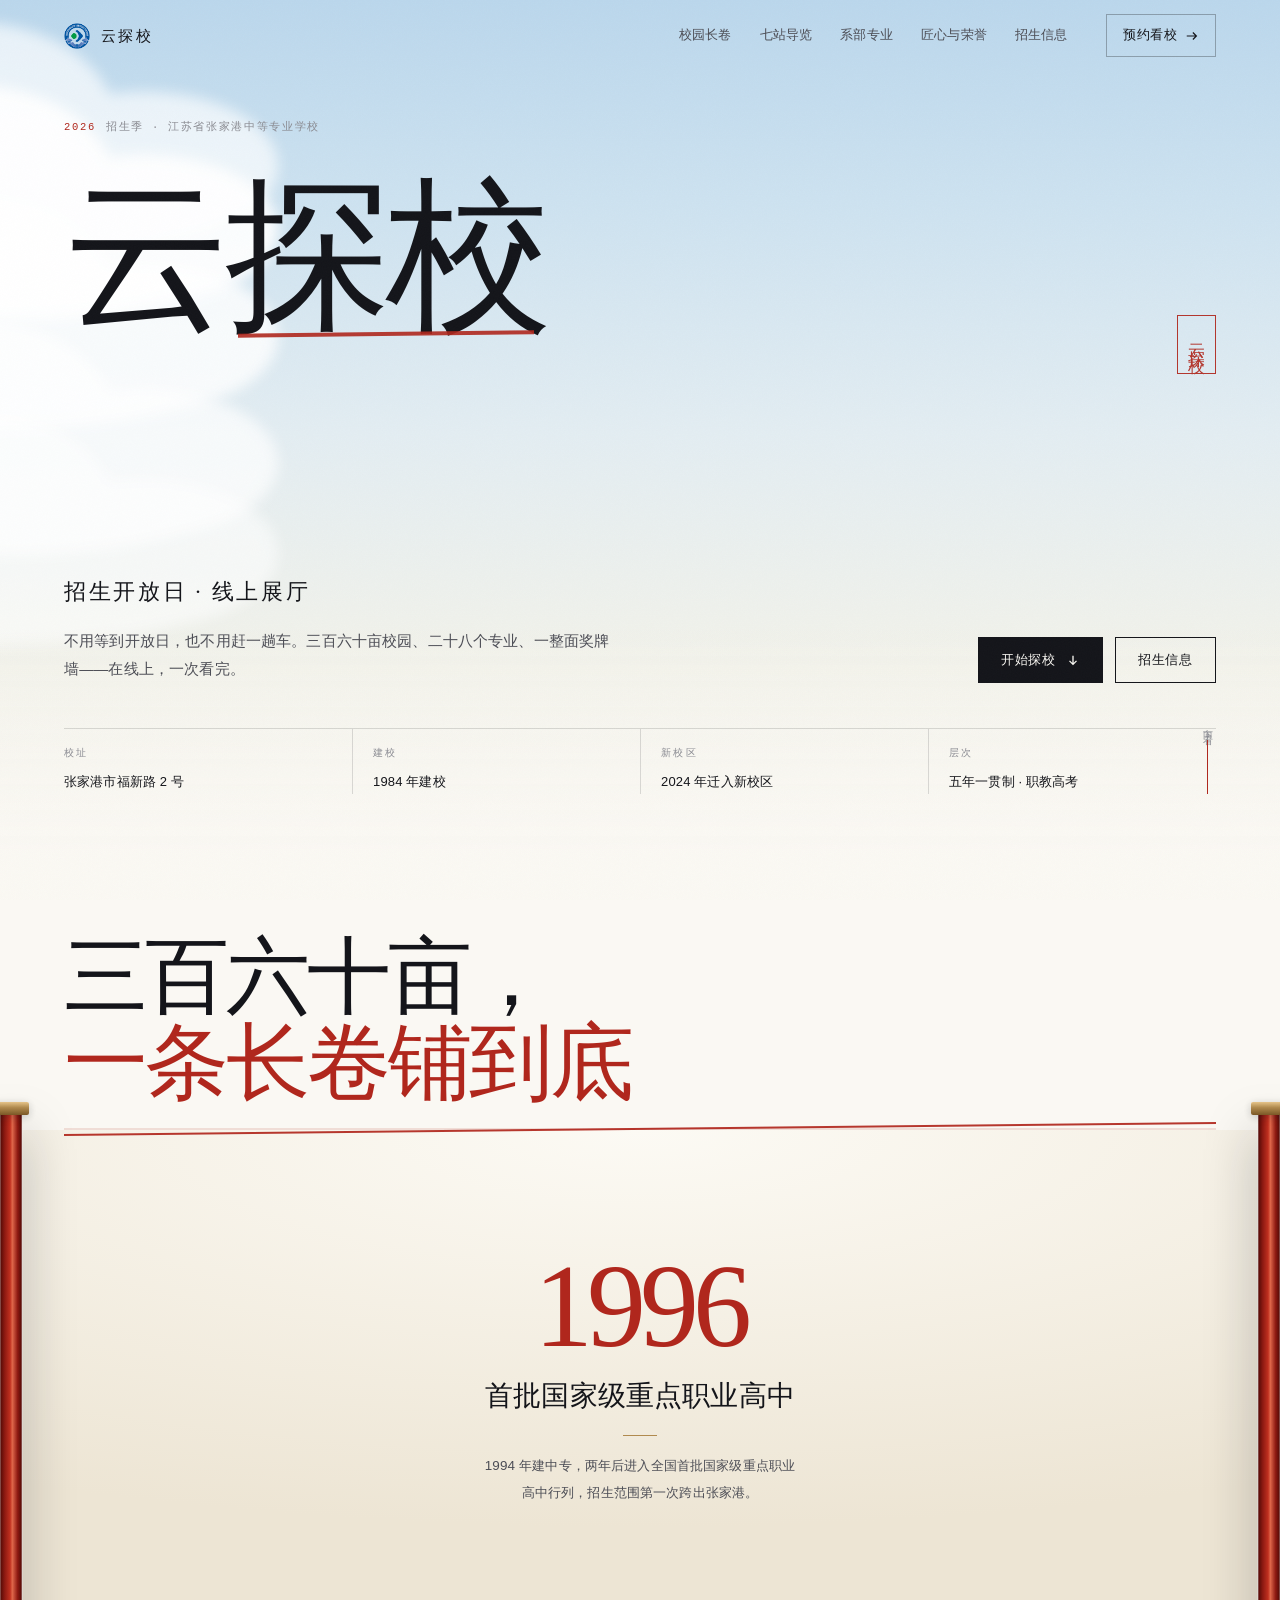
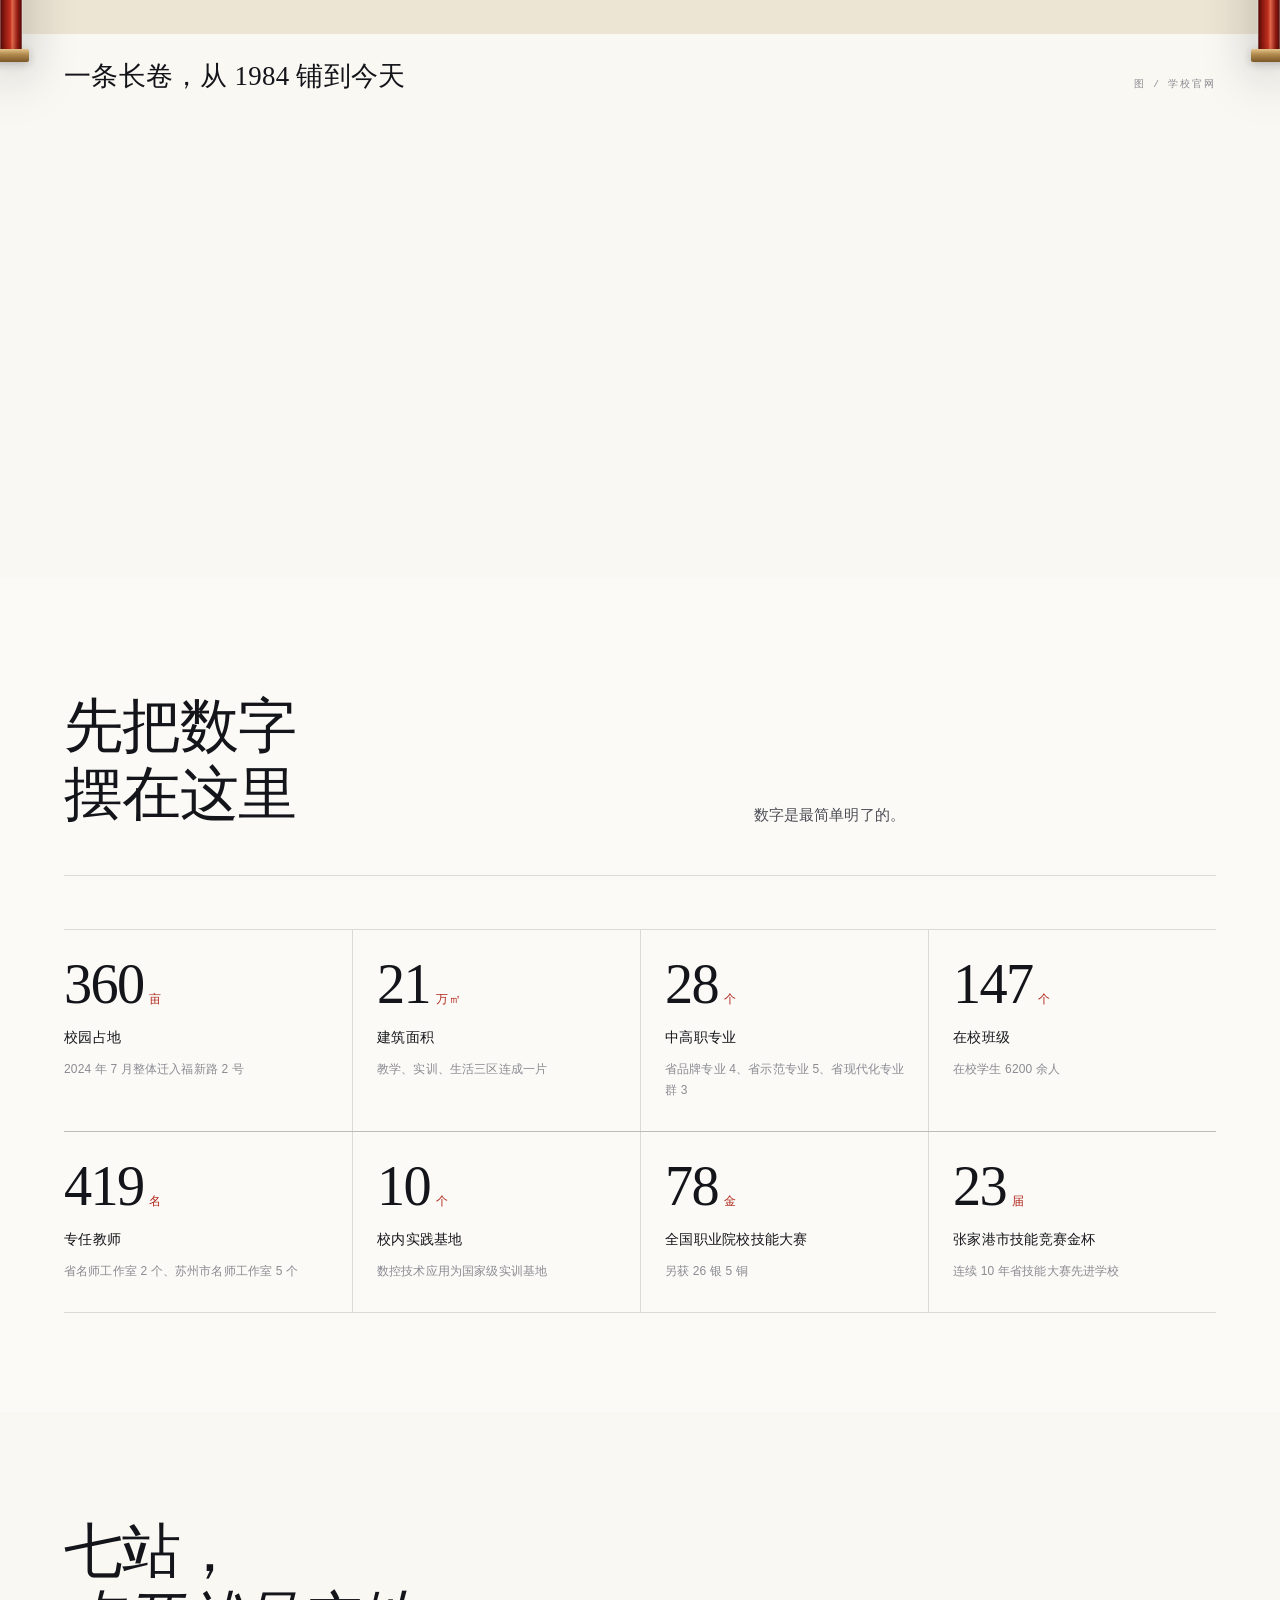
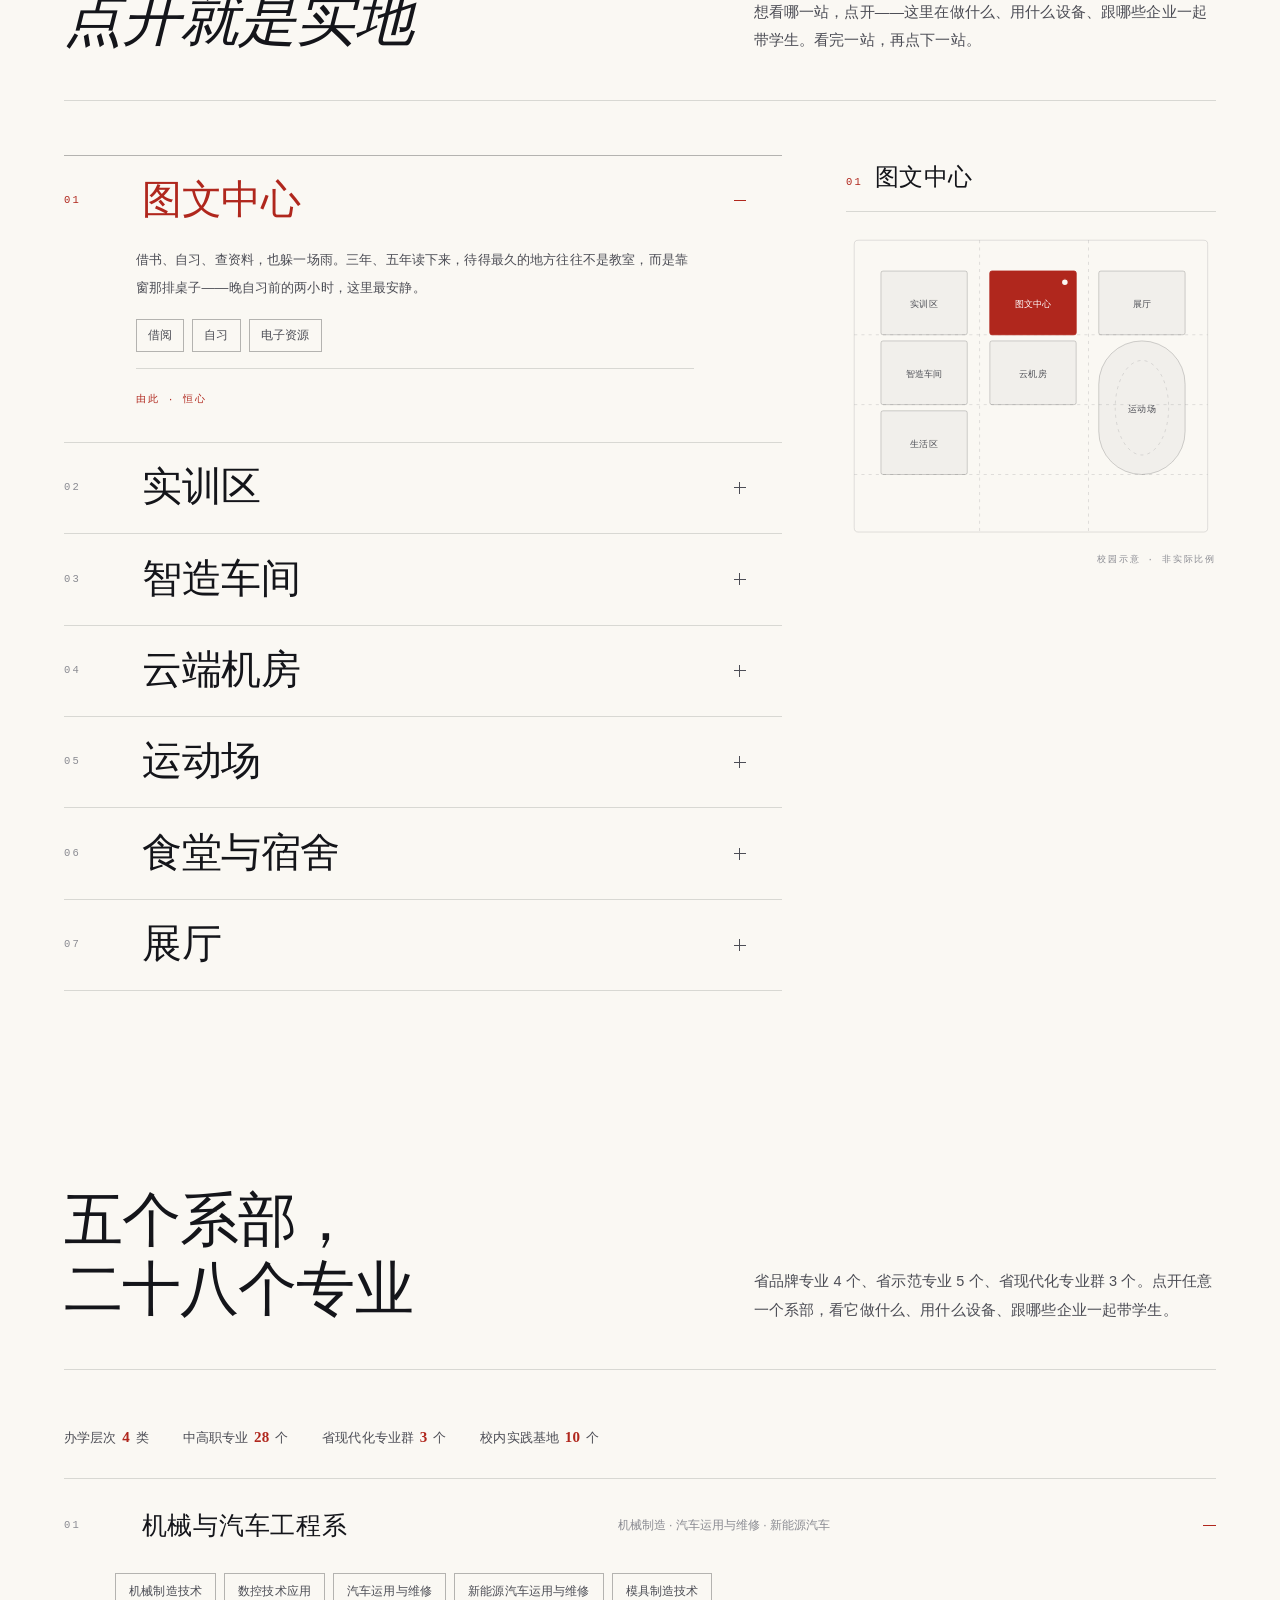
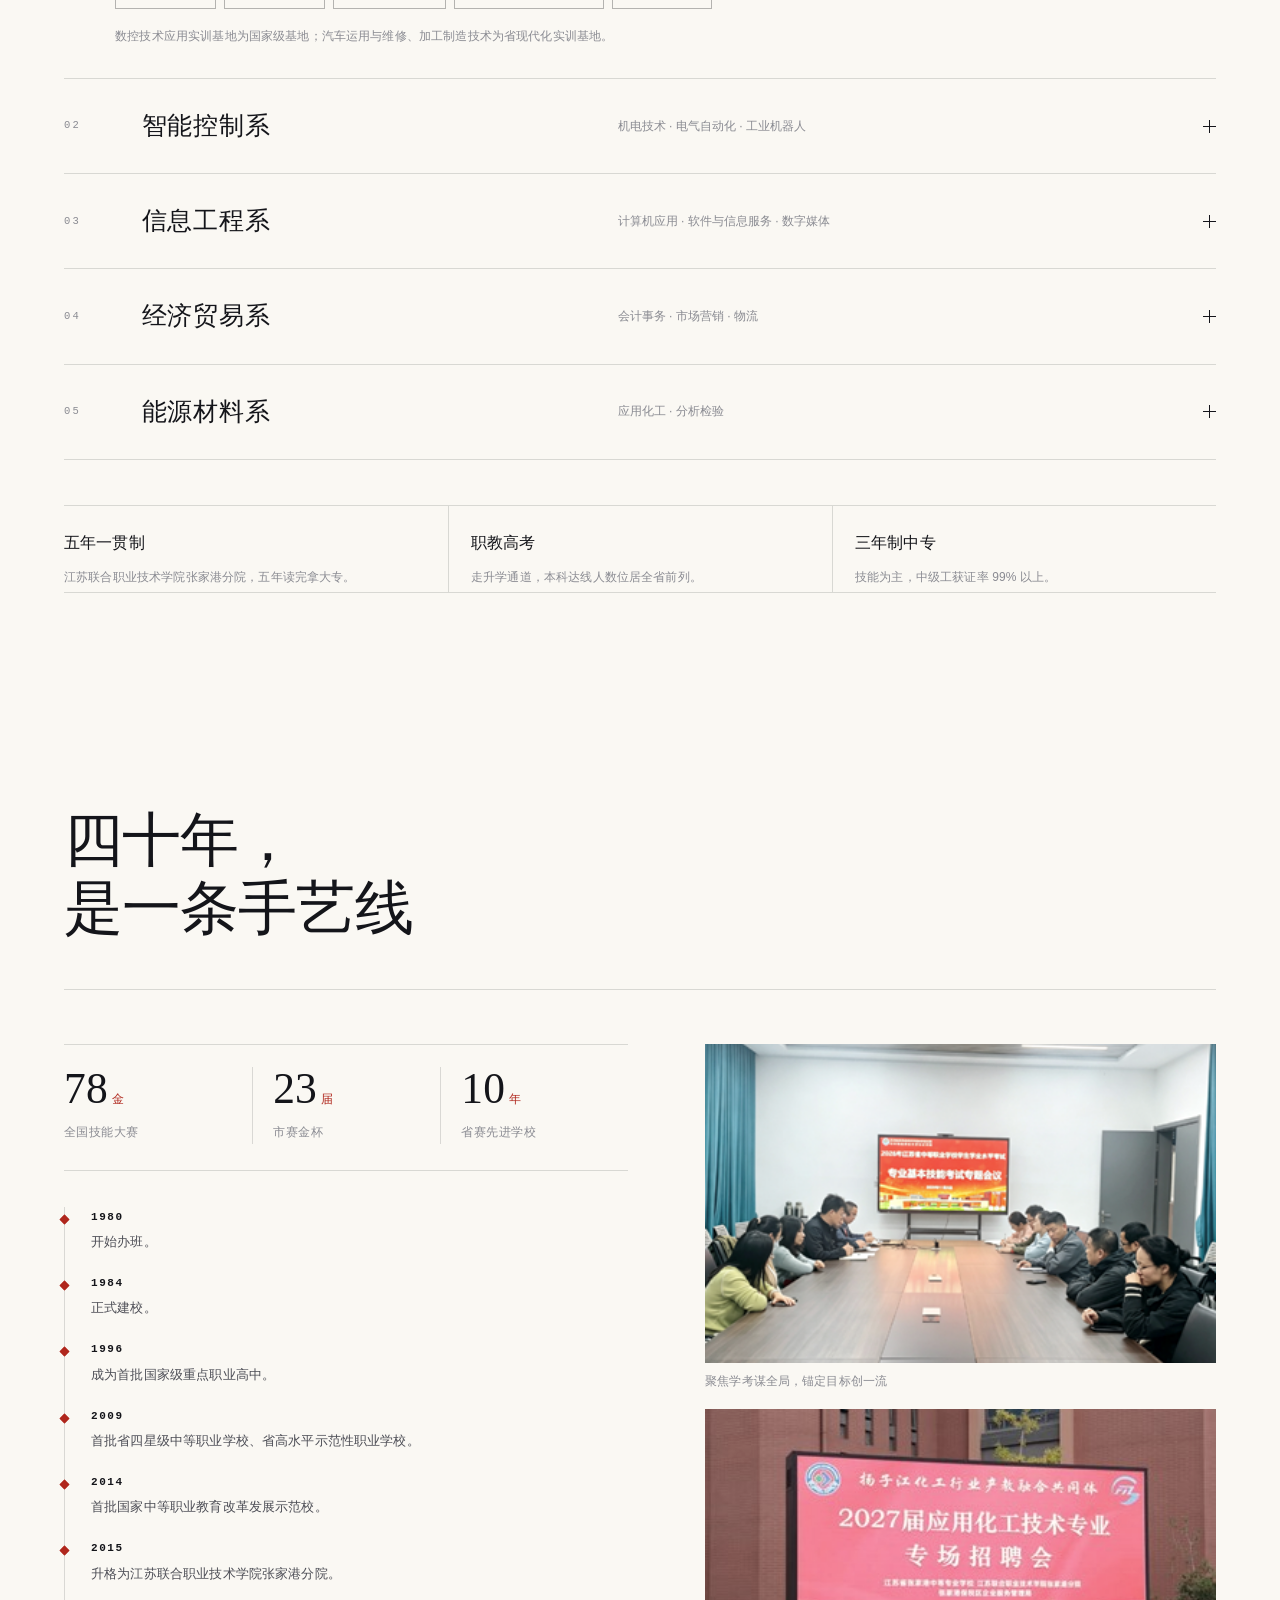
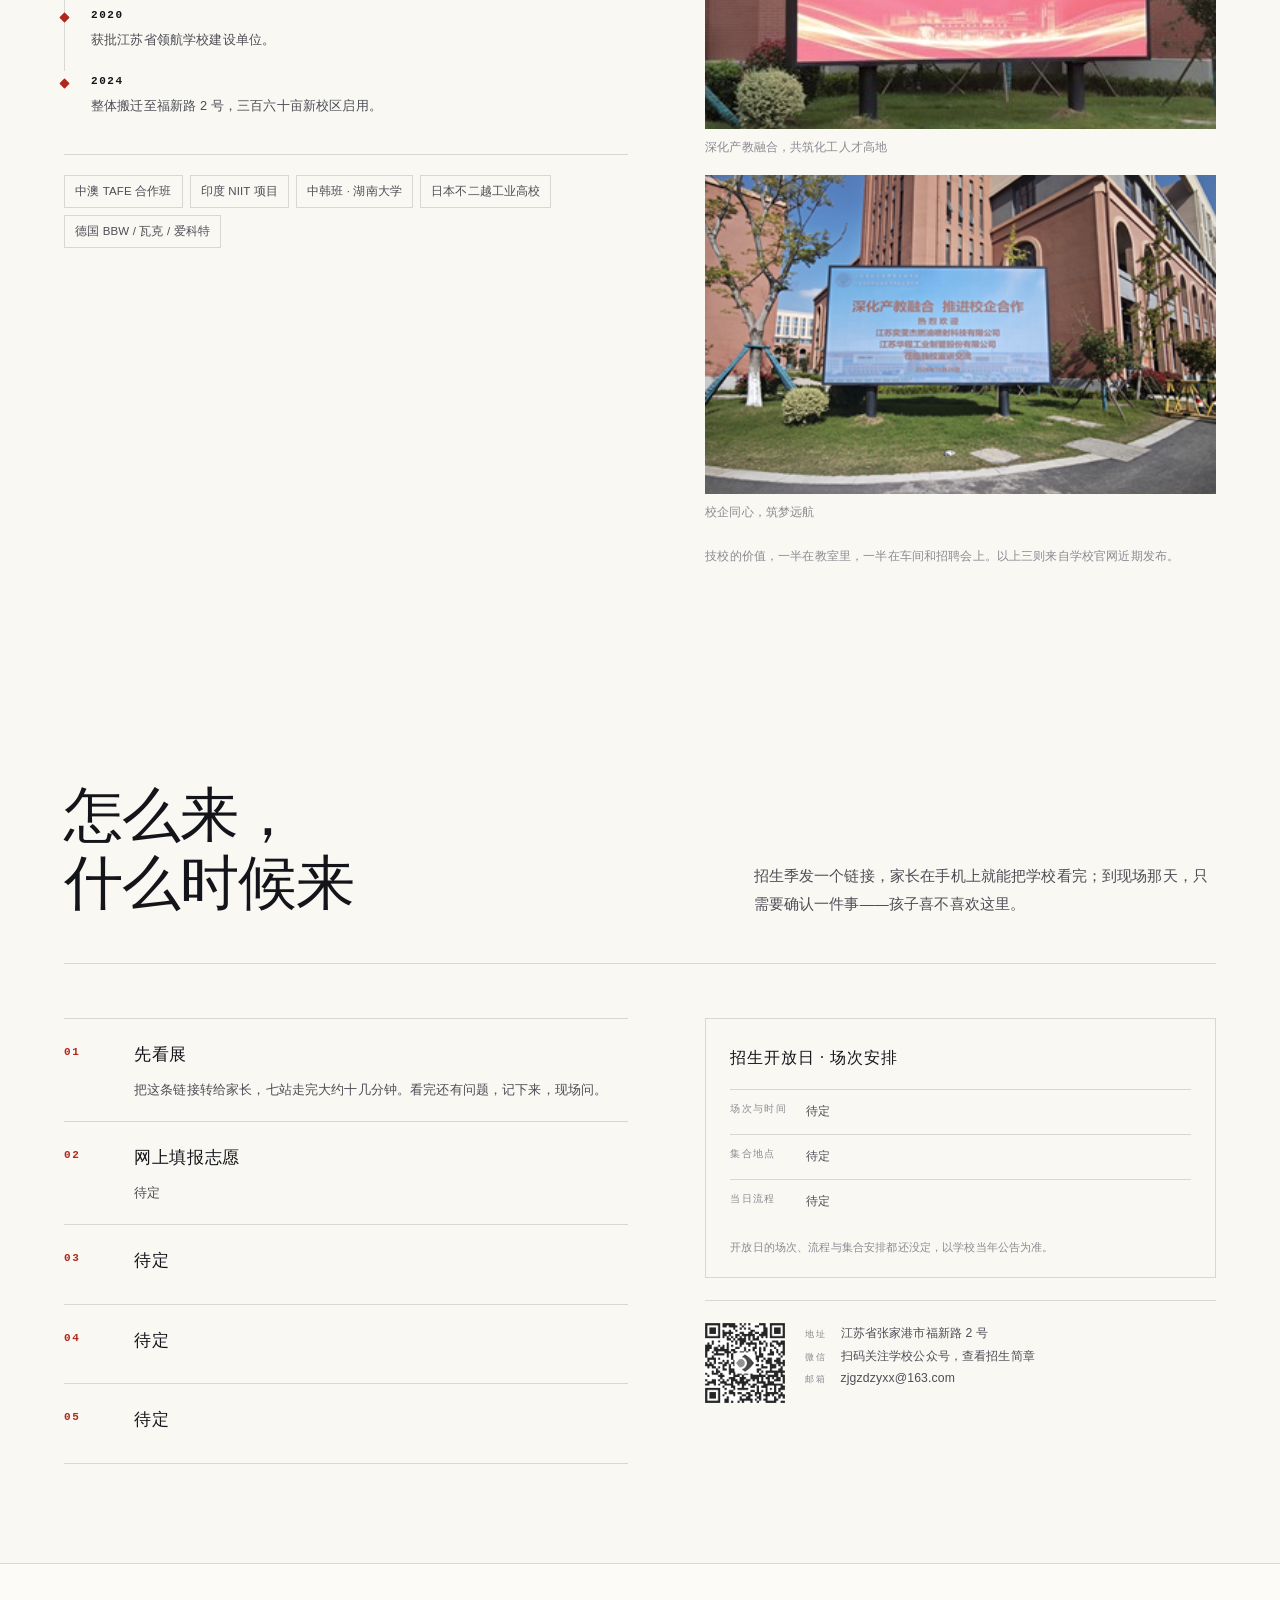
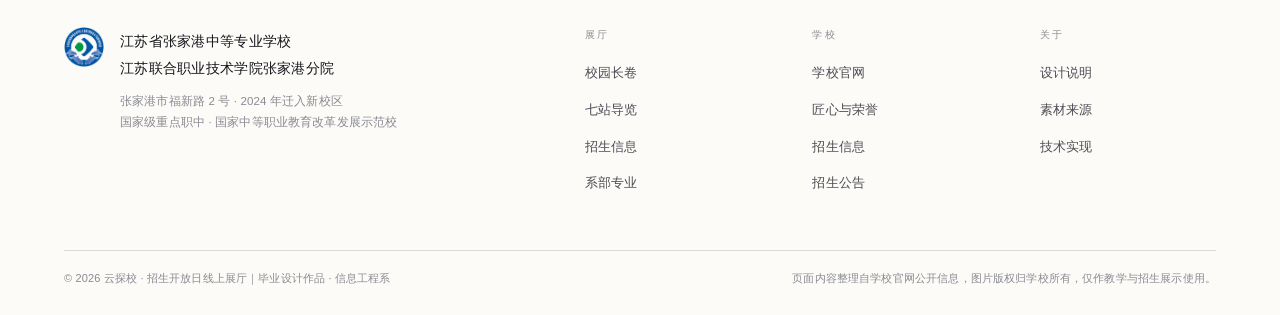
==== commit fd959f66: "改版：卷轴改年份长卷、七站点开、全站天空背景、招生待定" ====
--- a/index.html
+++ b/index.html
@@ -11,19 +11,25 @@
 </head>
 <body>
 
-<!-- ============ 导航 ============ -->
+<div class="sky" aria-hidden="true">
+  <span class="sky__c sky__c--1"></span>
+  <span class="sky__c sky__c--2"></span>
+  <span class="sky__c sky__c--3"></span>
+  <span class="sky__c sky__c--4"></span>
+  <span class="sky__c sky__c--5"></span>
+</div>
+
 <header class="nav" id="nav">
   <div class="nav__inner">
     <a class="brand" href="#top" aria-label="回到首屏">
       <img src="assets/img/emblem.png" alt="校徽">
       <span class="brand__txt">
         <span class="brand__cn">云探校</span>
-        <span class="brand__en">Zhangjiagang · Open Day</span>
       </span>
     </a>
     <nav class="nav__links" aria-label="页面导航">
       <a href="#pan">校园长卷</a>
-      <a href="#stops">八站导览</a>
+      <a href="#stops">七站导览</a>
       <a href="#majors">系部专业</a>
       <a href="#craft">匠心与荣誉</a>
       <a href="#admit">招生信息</a>
@@ -47,7 +53,7 @@
   </div>
   <nav class="drawer__nav">
     <a href="#pan">校园长卷</a>
-    <a href="#stops">八站导览</a>
+    <a href="#stops">七站导览</a>
     <a href="#majors">系部专业</a>
     <a href="#craft">匠心与荣誉</a>
     <a href="#admit">招生信息</a>
@@ -58,7 +64,6 @@
 
 <main id="top">
 
-<!-- ============ 首屏 ============ -->
 <section class="hero" id="hero">
   <div class="hero__bg" id="heroBg"></div>
   <div class="hero__veil"></div>
@@ -66,11 +71,11 @@
   <div class="hero__seal" aria-hidden="true"><span>云探校</span></div>
 
   <div class="wrap hero__inner">
-    <p class="hero__tag">
-      <b>2026</b> 招生季 <span class="hero__dot"></span> 江苏联合职业技术学院张家港分院 <span class="hero__dot"></span> 江苏省张家港中等专业学校
-    </p>
-
-    <h1 class="hero__title">云<span>探校</span></h1>
+    <p class="hero__tag"><b>2026</b> 招生季 · 江苏省张家港中等专业学校</p>
+
+    <h1 class="hero__title">
+      云<span>探校</span>
+    </h1>
 
     <div class="hero__row">
       <div>
@@ -89,52 +94,109 @@
 
   <div class="wrap">
     <dl class="hero__meta">
-      <div><dt>Location</dt><dd>张家港市福新路 2 号</dd></div>
-      <div><dt>Founded</dt><dd>1984 年建校</dd></div>
-      <div><dt>Campus</dt><dd>2024 年迁入新校区</dd></div>
-      <div><dt>Level</dt><dd>四类办学层次</dd></div>
+      <div><dt>校址</dt><dd>张家港市福新路 2 号</dd></div>
+      <div><dt>建校</dt><dd>1984 年建校</dd></div>
+      <div><dt>新校区</dt><dd>2024 年迁入新校区</dd></div>
+      <div><dt>层次</dt><dd>五年一贯制 · 职教高考</dd></div>
     </dl>
   </div>
 
-  <div class="hero__scroll">SCROLL<i></i></div>
+  <div class="hero__scroll">向下看<i></i></div>
 </section>
 
-<!-- ============ 长卷 · 卷轴拉开 ============ -->
 <section class="unroll" id="pan">
   <div class="unroll__sticky">
 
     <div class="unroll__head">
-      <p class="kicker">Panorama / 01</p>
-      <h2>三百六十亩，<br><em>从校门一路铺进去</em></h2>
+      <h2>三百六十亩，<br><em>一条长卷铺到底</em></h2>
     </div>
 
     <div class="unroll__stage">
       <div class="unroll__band" id="unrollBand">
         <span class="roller roller--l" aria-hidden="true"></span>
-        <div class="unroll__img" id="unrollImg"
-             style="background-image:url('assets/img/campus-gate.jpg')"
-             role="img" aria-label="校园南门正面鸟瞰"></div>
+        <div class="unroll__frame">
+
+          
+
+          <div class="unroll__card is-on" data-cap="1980 年办班，1984 年建校">
+            <div class="unroll__cin">
+              <span class="unroll__yr">1984</span>
+              <h3 class="unroll__ev">从职教中心校起步</h3>
+              <p class="unroll__tx">1980 年开始办班，1984 年正式建校，校名为江苏省张家港职业教育中心校。那时候的校舍还是借的。</p>
+            </div>
+          </div>
+
+          <div class="unroll__card" data-cap="1988 年，国标省重点">
+            <div class="unroll__cin">
+              <span class="unroll__yr">1988</span>
+              <h3 class="unroll__ev">创国标省重点</h3>
+              <p class="unroll__tx">建校第四年通过国标省重点验收。苏南乡镇的职教，从这一步开始有了自己的样子。</p>
+            </div>
+          </div>
+
+          <div class="unroll__card" data-cap="1996 年，首批国家级重点职业高中">
+            <div class="unroll__cin">
+              <span class="unroll__yr">1996</span>
+              <h3 class="unroll__ev">首批国家级重点职业高中</h3>
+              <p class="unroll__tx">1994 年建中专，两年后进入全国首批国家级重点职业高中行列，招生范围第一次跨出张家港。</p>
+            </div>
+          </div>
+
+          <div class="unroll__card" data-cap="2009 年，首批省四星级">
+            <div class="unroll__cin">
+              <span class="unroll__yr">2009</span>
+              <h3 class="unroll__ev">首批省四星级、省高水平示范性</h3>
+              <p class="unroll__tx">1998 年成为首批省职教中心校，2009 年再进一步。实训楼就是那几年一间间盖起来的。</p>
+            </div>
+          </div>
+
+          <div class="unroll__card" data-cap="2015 年，升格为联院张家港分院">
+            <div class="unroll__cin">
+              <span class="unroll__yr">2015</span>
+              <h3 class="unroll__ev">升格江苏联合职业技术学院张家港分院</h3>
+              <p class="unroll__tx">2014 年成为首批国家中职改革发展示范校，次年升格分院。五年一贯制，从这一年开始招。</p>
+            </div>
+          </div>
+
+          <div class="unroll__card" data-cap="2020 年，省领航学校建设单位">
+            <div class="unroll__cin">
+              <span class="unroll__yr">2020</span>
+              <h3 class="unroll__ev">省领航学校建设单位</h3>
+              <p class="unroll__tx">2018 年成为省现代化示范性职业学校，两年后入选省领航计划。数控、机电、软件三个专业群先后立起来。</p>
+            </div>
+          </div>
+
+          <div class="unroll__card" data-cap="2024 年 7 月，整体迁入福新路 2 号">
+            <div class="unroll__cin">
+              <span class="unroll__yr">2024</span>
+              <h3 class="unroll__ev">整体迁入福新路 2 号</h3>
+              <p class="unroll__tx">三百六十亩、二十一万平方米。数控、机电、软件、汽车、化工的实训基地一次配齐，十个校内基地全搬了进来。</p>
+            </div>
+
+          </div>
+
+          <div class="unroll__img" data-cap="今天的校门，朝福新路开着"
+               style="background-image:url('assets/img/campus-gate.jpg');background-position:center 58%"></div>
+        </div>
         <span class="roller roller--r" aria-hidden="true"></span>
       </div>
     </div>
 
     <div class="unroll__foot">
-      <p class="unroll__cap" id="panCap">往下拉，这条长卷才展开<small>SCROLL TO UNROLL · 360 亩 · 210,000 ㎡</small></p>
-      <p class="unroll__mark">图 / 学校官网 校园实景</p>
+      <p class="unroll__cap" id="panCap">一条长卷，从 1984 铺到今天</p>
+      <p class="unroll__mark">图 / 学校官网</p>
     </div>
 
   </div>
 </section>
 
-<!-- ============ 数字 ============ -->
 <section class="sec sec--paper" id="numbers">
   <div class="wrap">
     <div class="sec__head">
       <div class="reveal">
-        <p class="kicker">Facts / 02</p>
         <h2 class="sec__h">先把数字<br>摆在这里</h2>
       </div>
-      <p class="sec__lead reveal" data-d="1">看学校最怕听形容词。面积、专业、师资、奖牌，这些能数出来的东西，比“环境优美、师资雄厚”诚实得多。</p>
+      <p class="sec__lead reveal" data-d="1">数字是最简单明了的。</p>
     </div>
 
     <div class="stats">
@@ -182,152 +244,159 @@
   </div>
 </section>
 
-<!-- ============ 八站 ============ -->
-<section class="stops" id="stops">
-  <div class="stops__sticky">
-    <div class="stops__stage">
-
-      <article class="stop is-on" data-block="gate">
-        <p class="stop__idx">01</p>
-        <p class="stop__en">GATE · 起点</p>
-        <h3 class="stop__name">校门</h3>
-        <p class="stop__desc">四根门柱、一片红砖、一条直路。2024 年 7 月学校整体迁到这里——三百六十亩、二十一万平方米，走完一圈要小半个下午。第一站，先看清它到底有多大。</p>
-        <ul class="stop__tags"><li>福新路 2 号</li><li>2024 年迁入</li><li>360 亩</li></ul>
-        <p class="stop__stay">建议停留 · 5 分钟</p>
-        <p class="stop__heart"><b>由此 · 红心</b>二十八个专业长在张家港的产业链上——冶金、化工、机电、物流。门朝哪边开，专业就往哪边长。</p>
-      </article>
-
-      <article class="stop" data-block="graphic">
-        <p class="stop__idx">02</p>
-        <p class="stop__en">LIBRARY · 图文中心</p>
-        <h3 class="stop__name">图文中心</h3>
-        <p class="stop__desc">借书、自习、查资料，也躲一场雨。三年、五年读下来，待得最久的地方往往不是教室，而是靠窗那排桌子——晚自习前的两小时，这里最安静。</p>
-        <ul class="stop__tags"><li>借阅</li><li>自习</li><li>电子资源</li></ul>
-        <p class="stop__stay">建议停留 · 20 分钟</p>
-        <p class="stop__heart"><b>由此 · 恒心</b>三年、五年，晚自习前那两个小时最没人管，也最看得出来。恒心不在口号里，在这排桌子每天亮到几点。</p>
-      </article>
-
-      <article class="stop" data-block="train">
-        <p class="stop__idx">03</p>
-        <p class="stop__en">WORKSHOP · 实训组团</p>
-        <h3 class="stop__name">实训组团</h3>
-        <p class="stop__desc">数控技术应用实训基地是国家级基地；机电一体化技术、软件与信息服务、加工制造技术是省现代化实训基地。设备一排排摆开，学生按工位轮转，一人一机。</p>
-        <ul class="stop__tags"><li>国家级基地 1 个</li><li>省现代化基地 3 个</li><li>校内基地 10 个</li></ul>
-        <p class="stop__stay">建议停留 · 30 分钟</p>
-        <p class="stop__heart"><b>由此 · 匠心</b>一人一机、工位轮转，做出来的件要过检验。手艺是在这条线上磨出来的，不在奖状上。</p>
-      </article>
-
-      <article class="stop" data-block="smart">
-        <p class="stop__idx">04</p>
-        <p class="stop__en">SMART LINE · 智造车间</p>
-        <h3 class="stop__name">智造车间</h3>
-        <p class="stop__desc">按教学与实训一体化标准建，产、学、研、训、赛、考一体，实训生产化——做出来的件是要过检验的。苏州市现代学徒制试点 7 项、优秀企业学院 3 个，就在这条线上落地。</p>
-        <ul class="stop__tags"><li>产教融合</li><li>现代学徒制 7 项</li><li>企业学院 3 个</li></ul>
-        <p class="stop__stay">建议停留 · 30 分钟</p>
-        <p class="stop__heart"><b>由此 · 红心</b>学徒制试点 7 项、优秀企业学院 3 个都落在这条线上：人在校就是学徒，毕业就进隔壁的厂。服务地方，是这样服务的。</p>
-      </article>
-
-      <article class="stop" data-block="cloud">
-        <p class="stop__idx">05</p>
-        <p class="stop__en">CLOUD LAB · 云机房</p>
-        <h3 class="stop__name">云端机房</h3>
-        <p class="stop__desc">计算机、软件与信息服务在这里上课。写代码、架服务、做界面，机房的灯常常亮到很晚。你现在看到的这个“云探校”，也是照这个路子做出来的——一个能点、能走、能在手机上看完的网页。</p>
-        <ul class="stop__tags"><li>信息工程系</li><li>软件与信息服务</li><li>项目制课程</li></ul>
-        <p class="stop__stay">建议停留 · 25 分钟</p>
-        <p class="stop__heart"><b>由此 · 创心</b>你现在滑动的这个页面，就出自这一排机器：没有视频、没有插件，一个文件发出去，手机电脑都能走完全程。数字技术怎么用，这一站给个例子。</p>
-      </article>
-
-      <article class="stop" data-block="sport">
-        <p class="stop__idx">06</p>
-        <p class="stop__en">FIELD · 运动场</p>
-        <h3 class="stop__name">运动场</h3>
-        <p class="stop__desc">塑胶跑道、球场、看台。体育课、晚跑、班级联赛都在这里。这所学校连续二十三届拿张家港市技能竞赛金杯，运动会也是同一个脾气——上场就得拼。</p>
-        <ul class="stop__tags"><li>塑胶跑道</li><li>球场</li><li>晚跑</li></ul>
-        <p class="stop__stay">建议停留 · 40 分钟</p>
-        <p class="stop__heart"><b>由此 · 恒心</b>连续二十三届市赛金杯、连续十年省赛先进，背后是每天傍晚的跑道。拼一次容易，拼十年才叫恒心。</p>
-      </article>
-
-      <article class="stop" data-block="dine">
-        <p class="stop__idx">07</p>
-        <p class="stop__en">DINING &amp; DORM · 生活区</p>
-        <h3 class="stop__name">食堂与宿舍</h3>
-        <p class="stop__desc">食堂、超市、宿舍挤在生活区，和教学区只隔一条路——吃饭、回宿舍、再回教室，一天下来走不了几步。住校生的作息从六点半开始，熄灯后走廊里还有人在背单词。</p>
-        <ul class="stop__tags"><li>生活区</li><li>住校</li><li>超市</li></ul>
-        <p class="stop__stay">建议停留 · 60 分钟</p>
-        <p class="stop__heart"><b>由此 · 仁心</b>食堂、宿舍、超市挨在一处，从教室到床只要五分钟。把一个人的一天照顾顺了，才谈得上好好读书。</p>
-      </article>
-
-      <article class="stop" data-block="hall">
-        <p class="stop__idx">08</p>
-        <p class="stop__en">GALLERY · 展厅</p>
-        <h3 class="stop__name">展厅</h3>
-        <p class="stop__desc">全国职业院校技能大赛累计 78 金 26 银 5 铜；连续二十三届市赛金杯；连续十年省技能大赛先进学校。展厅里除了奖牌，还有学生的作品——服装、模型、界面、视频，都是能拿出来看的东西。</p>
-        <ul class="stop__tags"><li>78 金</li><li>23 届金杯</li><li>10 年先进</li></ul>
-        <p class="stop__stay">建议停留 · 25 分钟</p>
-        <p class="stop__heart"><b>由此 · 匠心</b>七十八块金牌摆在柜子里，柜子外面是学生做的服装、模型、界面。看得见的成品，才撑得住“匠心”这两个字。</p>
-      </article>
-
-    </div>
-
-    <aside class="stops__side">
-      <div class="plan" aria-label="校园导览示意图">
-        <svg viewBox="0 0 360 300" role="img">
-          <rect class="plan__frame" x="8" y="8" width="344" height="284" rx="4"/>
-          <path class="plan__road" d="M8 100 H352 M8 168 H352 M8 236 H352 M130 8 V292 M236 8 V292"/>
-
-          <rect class="plan__b" data-block="train"   x="34"  y="38"  width="84" height="62" rx="2"/>
-          <text class="plan__l" x="76" y="73" text-anchor="middle">实训组团</text>
-
-          <rect class="plan__b" data-block="smart"   x="34"  y="106" width="84" height="62" rx="2"/>
-          <text class="plan__l" x="76" y="141" text-anchor="middle">智造车间</text>
-
-          <rect class="plan__b" data-block="dine"    x="34"  y="174" width="84" height="62" rx="2"/>
-          <text class="plan__l" x="76" y="209" text-anchor="middle">生活区</text>
-
-          <rect class="plan__b" data-block="graphic" x="140" y="38"  width="84" height="62" rx="2"/>
-          <text class="plan__l" x="182" y="73" text-anchor="middle">图文中心</text>
-
-          <rect class="plan__b" data-block="cloud"   x="140" y="106" width="84" height="62" rx="2"/>
-          <text class="plan__l" x="182" y="141" text-anchor="middle">云机房</text>
-
-          <rect class="plan__b" data-block="hall"    x="246" y="38"  width="84" height="62" rx="2"/>
-          <text class="plan__l" x="288" y="73" text-anchor="middle">展厅</text>
-
-          <rect class="plan__b" data-block="sport"   x="246" y="106" width="84" height="130" rx="42"/>
-          <ellipse class="plan__road" cx="288" cy="171" rx="26" ry="46"/>
-          <text class="plan__l" x="288" y="175" text-anchor="middle">运动场</text>
-
-          <rect class="plan__b" data-block="gate"    x="140" y="246" width="84" height="38" rx="2"/>
-          <text class="plan__l" x="182" y="270" text-anchor="middle">校门</text>
-
-          <circle class="plan__dot" id="planDot" cx="182" cy="265" r="3.2"/>
-        </svg>
-      </div>
-      <p class="plan__hint">校园示意 · 非实际比例</p>
-    </aside>
-
-    <div class="stops__foot">
-      <p class="stops__hint" id="stopsHint">向下滚动 · 走过八站</p>
-      <div class="stops__segs" id="stopsSegs">
-        <button type="button" data-i="0" class="is-on" aria-label="第 1 站 校门"></button>
-        <button type="button" data-i="1" aria-label="第 2 站 图文中心"></button>
-        <button type="button" data-i="2" aria-label="第 3 站 实训组团"></button>
-        <button type="button" data-i="3" aria-label="第 4 站 智造车间"></button>
-        <button type="button" data-i="4" aria-label="第 5 站 云端机房"></button>
-        <button type="button" data-i="5" aria-label="第 6 站 运动场"></button>
-        <button type="button" data-i="6" aria-label="第 7 站 生活区"></button>
-        <button type="button" data-i="7" aria-label="第 8 站 展厅"></button>
-      </div>
+<section class="walk" id="stops">
+  <div class="wrap">
+
+    <div class="sec__head">
+      <div class="reveal">
+        <h2 class="sec__h">七站，<br><em>点开就是实地</em></h2>
+      </div>
+      <p class="sec__lead reveal" data-d="1">想看哪一站，点开——这里在做什么、用什么设备、跟哪些企业一起带学生。看完一站，再点下一站。</p>
+    </div>
+
+    <div class="walk__grid">
+
+      <div class="walk__list" id="walkList">
+
+        <article class="walk__it is-open" data-block="graphic" data-nm="图文中心">
+          <button class="walk__hd" type="button" aria-expanded="true">
+            <span class="walk__no">01</span>
+            <span class="walk__nm">图文中心</span>
+            <span class="walk__ic" aria-hidden="true"></span>
+          </button>
+          <div class="walk__bd"><div class="walk__in"><div class="walk__body">
+            <p class="walk__desc">借书、自习、查资料，也躲一场雨。三年、五年读下来，待得最久的地方往往不是教室，而是靠窗那排桌子——晚自习前的两小时，这里最安静。</p>
+            <ul class="walk__tags"><li>借阅</li><li>自习</li><li>电子资源</li></ul>
+            <p class="walk__heart"><b>由此 · 恒心</b></p>
+          </div></div></div>
+        </article>
+
+        <article class="walk__it" data-block="train" data-nm="实训区">
+          <button class="walk__hd" type="button" aria-expanded="false">
+            <span class="walk__no">02</span>
+            <span class="walk__nm">实训区</span>
+            <span class="walk__ic" aria-hidden="true"></span>
+          </button>
+          <div class="walk__bd"><div class="walk__in"><div class="walk__body">
+            <p class="walk__desc">数控技术应用实训基地是国家级基地，机电一体化技术、软件与信息服务、加工制造技术是省现代化实训基地。设备一排排摆开，学生按工位轮转，一人一机；基地同时面向企业做职工培训和技能鉴定——港城的车间里，有不少师傅是从这里出去的。</p>
+            <ul class="walk__tags"><li>国家级基地 1 个</li><li>省现代化基地 3 个</li><li>对外培训与鉴定</li></ul>
+            <p class="walk__heart"><b>由此 · 红心</b></p>
+          </div></div></div>
+        </article>
+
+        <article class="walk__it" data-block="smart" data-nm="智造车间">
+          <button class="walk__hd" type="button" aria-expanded="false">
+            <span class="walk__no">03</span>
+            <span class="walk__nm">智造车间</span>
+            <span class="walk__ic" aria-hidden="true"></span>
+          </button>
+          <div class="walk__bd"><div class="walk__in"><div class="walk__body">
+            <p class="walk__desc">按教学与实训一体化标准建，产、学、研、训、赛、考一体，实训生产化——做出来的件是要过检验的。苏州市现代学徒制试点 7 项、优秀企业学院 3 个，都在这条线上落地：人在校就是学徒，师傅来自车间。</p>
+            <ul class="walk__tags"><li>产教融合</li><li>现代学徒制 7 项</li><li>企业学院 3 个</li></ul>
+            <p class="walk__heart"><b>由此 · 匠心</b></p>
+          </div></div></div>
+        </article>
+
+        <article class="walk__it" data-block="cloud" data-nm="云端机房">
+          <button class="walk__hd" type="button" aria-expanded="false">
+            <span class="walk__no">04</span>
+            <span class="walk__nm">云端机房</span>
+            <span class="walk__ic" aria-hidden="true"></span>
+          </button>
+          <div class="walk__bd"><div class="walk__in"><div class="walk__body">
+            <p class="walk__desc">计算机、软件与信息服务在这里上课。写代码、架服务、做界面，机房的灯常常亮到很晚。你现在看的这个“云探校”，也是照这个路子做出来的——没有视频、没有插件，一个文件发出去，手机和电脑都能走完全程。</p>
+            <ul class="walk__tags"><li>信息工程系</li><li>软件与信息服务</li><li>项目制课程</li></ul>
+            <p class="walk__heart"><b>由此 · 创心</b></p>
+          </div></div></div>
+        </article>
+
+        <article class="walk__it" data-block="sport" data-nm="运动场">
+          <button class="walk__hd" type="button" aria-expanded="false">
+            <span class="walk__no">05</span>
+            <span class="walk__nm">运动场</span>
+            <span class="walk__ic" aria-hidden="true"></span>
+          </button>
+          <div class="walk__bd"><div class="walk__in"><div class="walk__body">
+            <p class="walk__desc">塑胶跑道、球场、看台。体育课、晚跑、班级联赛都在这里。这所学校连续二十三届拿张家港市技能竞赛金杯，运动会也是同一个脾气——上场就得拼。</p>
+            <ul class="walk__tags"><li>塑胶跑道</li><li>球场</li><li>晚跑</li></ul>
+            <p class="walk__heart"><b>由此 · 恒心</b></p>
+          </div></div></div>
+        </article>
+
+        <article class="walk__it" data-block="dine" data-nm="食堂与宿舍">
+          <button class="walk__hd" type="button" aria-expanded="false">
+            <span class="walk__no">06</span>
+            <span class="walk__nm">食堂与宿舍</span>
+            <span class="walk__ic" aria-hidden="true"></span>
+          </button>
+          <div class="walk__bd"><div class="walk__in"><div class="walk__body">
+            <p class="walk__desc">食堂、超市、宿舍挤在生活区，和教学区只隔一条路——吃饭、回宿舍、再回教室，一天下来走不了几步。住校生的作息从六点半开始，熄灯后走廊里还有人在背单词。</p>
+            <ul class="walk__tags"><li>生活区</li><li>住校</li><li>超市</li></ul>
+            <p class="walk__heart"><b>由此 · 仁心</b></p>
+          </div></div></div>
+        </article>
+
+        <article class="walk__it" data-block="hall" data-nm="展厅">
+          <button class="walk__hd" type="button" aria-expanded="false">
+            <span class="walk__no">07</span>
+            <span class="walk__nm">展厅</span>
+            <span class="walk__ic" aria-hidden="true"></span>
+          </button>
+          <div class="walk__bd"><div class="walk__in"><div class="walk__body">
+            <p class="walk__desc">全国职业院校技能大赛累计 78 金 26 银 5 铜；连续二十三届市赛金杯；连续十年省技能大赛先进学校。展厅里除了奖牌，还有学生的作品——服装、模型、界面、视频，都是能拿出来看的东西。</p>
+            <ul class="walk__tags"><li>78 金 26 银 5 铜</li><li>23 届金杯</li><li>10 年先进</li></ul>
+            <p class="walk__heart"><b>由此 · 匠心</b></p>
+          </div></div></div>
+        </article>
+
+      </div>
+
+      <aside class="walk__side">
+        <div class="walk__num">
+          <span id="walkNo">01</span>
+          <b id="walkNm">图文中心</b>
+        </div>
+        <div class="plan" aria-label="校园导览示意图">
+          <svg viewBox="0 0 360 300" role="img">
+            <rect class="plan__frame" x="8" y="8" width="344" height="284" rx="4"/>
+            <path class="plan__road" d="M8 100 H352 M8 168 H352 M8 236 H352 M130 8 V292 M236 8 V292"/>
+
+            <rect class="plan__b" data-block="train"   x="34"  y="38"  width="84" height="62" rx="2"/>
+            <text class="plan__l" x="76" y="73" text-anchor="middle">实训区</text>
+
+            <rect class="plan__b" data-block="smart"   x="34"  y="106" width="84" height="62" rx="2"/>
+            <text class="plan__l" x="76" y="141" text-anchor="middle">智造车间</text>
+
+            <rect class="plan__b" data-block="dine"    x="34"  y="174" width="84" height="62" rx="2"/>
+            <text class="plan__l" x="76" y="209" text-anchor="middle">生活区</text>
+
+            <rect class="plan__b" data-block="graphic" x="140" y="38"  width="84" height="62" rx="2"/>
+            <text class="plan__l" x="182" y="73" text-anchor="middle">图文中心</text>
+
+            <rect class="plan__b" data-block="cloud"   x="140" y="106" width="84" height="62" rx="2"/>
+            <text class="plan__l" x="182" y="141" text-anchor="middle">云机房</text>
+
+            <rect class="plan__b" data-block="hall"    x="246" y="38"  width="84" height="62" rx="2"/>
+            <text class="plan__l" x="288" y="73" text-anchor="middle">展厅</text>
+
+            <rect class="plan__b" data-block="sport"   x="246" y="106" width="84" height="130" rx="42"/>
+            <ellipse class="plan__road" cx="288" cy="171" rx="26" ry="46"/>
+            <text class="plan__l" x="288" y="175" text-anchor="middle">运动场</text>
+
+            <circle class="plan__dot" id="planDot" cx="213" cy="49" r="3.4"/>
+          </svg>
+        </div>
+        <p class="plan__hint">校园示意 · 非实际比例</p>
+      </aside>
+
     </div>
   </div>
 </section>
 
-<!-- ============ 系部专业 ============ -->
 <section class="sec" id="majors">
   <div class="wrap">
     <div class="sec__head">
       <div class="reveal">
-        <p class="kicker">Departments / 03</p>
         <h2 class="sec__h">五个系部，<br>二十八个专业</h2>
       </div>
       <p class="sec__lead reveal" data-d="1">省品牌专业 4 个、省示范专业 5 个、省现代化专业群 3 个。点开任意一个系部，看它做什么、用什么设备、跟哪些企业一起带学生。</p>
@@ -420,7 +489,6 @@
     </div>
 
     <div class="levels reveal">
-      <div class="level"><b>3+3 中高职贯通</b><span>三年中专 + 三年高职，转段考核后升入联院。</span></div>
       <div class="level"><b>五年一贯制</b><span>江苏联合职业技术学院张家港分院，五年读完拿大专。</span></div>
       <div class="level"><b>职教高考</b><span>走升学通道，本科达线人数位居全省前列。</span></div>
       <div class="level"><b>三年制中专</b><span>技能为主，中级工获证率 99% 以上。</span></div>
@@ -428,15 +496,13 @@
   </div>
 </section>
 
-<!-- ============ 匠心与荣誉 ============ -->
 <section class="sec" id="craft">
   <div class="wrap">
     <div class="sec__head">
       <div class="reveal">
-        <p class="kicker">Craft / 04</p>
         <h2 class="sec__h">四十年，<br>是一条手艺线</h2>
       </div>
-      <p class="sec__lead reveal" data-d="1">1980 年办班，1984 年建校。从省级重点到国家示范，再到现在的新校区——时间摆出来，比任何形容词都有分量。</p>
+      
     </div>
 
     <div class="craft">
@@ -484,12 +550,10 @@
   </div>
 </section>
 
-<!-- ============ 招生 ============ -->
 <section class="sec" id="admit">
   <div class="wrap">
     <div class="sec__head">
       <div class="reveal">
-        <p class="kicker">Admission / 05</p>
         <h2 class="sec__h">怎么来，<br>什么时候来</h2>
       </div>
       <p class="sec__lead reveal" data-d="1">招生季发一个链接，家长在手机上就能把学校看完；到现场那天，只需要确认一件事——孩子喜不喜欢这里。</p>
@@ -500,23 +564,23 @@
         <ol class="flow">
           <li>
             <b>01</b>
-            <div><h4>先看展</h4><p>把这条链接转给家长，八站走完大约十几分钟。看完还有问题，记下来，现场问。</p></div>
+            <div><h4>先看展</h4><p>把这条链接转给家长，七站走完大约十几分钟。看完还有问题，记下来，现场问。</p></div>
           </li>
           <li>
             <b>02</b>
-            <div><h4>网上填报志愿</h4><p>按当年张家港市中招志愿填报时间，选择对应办学层次与专业。</p></div>
+            <div><h4>网上填报志愿</h4><p>待定</p></div>
           </li>
           <li>
             <b>03</b>
-            <div><h4>到校确认</h4><p>带好成绩单、户口簿等材料，到福新路 2 号现场确认，顺便把八站走一遍。</p></div>
+            <div><h4>待定</h4></div>
           </li>
           <li>
             <b>04</b>
-            <div><h4>专业面试 / 测试</h4><p>部分专业有面试或技能适应性测试，具体以当年招生简章为准。</p></div>
+            <div><h4>待定</h4></div>
           </li>
           <li>
             <b>05</b>
-            <div><h4>录取与报到</h4><p>录取通知书寄出后按日期报到，宿舍、校园卡、军训安排一次办完。</p></div>
+            <div><h4>待定</h4></div>
           </li>
         </ol>
       </div>
@@ -525,22 +589,21 @@
         <div class="slot">
           <h4>招生开放日 · 场次安排</h4>
           <table>
-            <tr><th>上午场</th><td>09:00 校门集合 · 09:20 八站导览 · 10:40 专业体验 · 11:20 招生答疑</td></tr>
-            <tr><th>下午场</th><td>13:30 展厅参观 · 14:10 系部对接 · 15:00 实训室开放 · 15:40 答疑</td></tr>
-            <tr><th>集合点</th><td>福新路 2 号 · 南校门</td></tr>
-            <tr><th>建议</th><td>穿平底鞋，全程步行约 1.5 公里</td></tr>
+            <tr><th>场次与时间</th><td>待定</td></tr>
+            <tr><th>集合地点</th><td>待定</td></tr>
+            <tr><th>当日流程</th><td>待定</td></tr>
           </table>
-          <p class="slot__note">以上为展厅演示排期，实际开放日时间以学校当年公告为准。</p>
+          <p class="slot__note">开放日的场次、流程与集合安排都还没定，以学校当年公告为准。</p>
         </div>
 
         <div class="contact">
           <img src="assets/img/qr-wx.png" alt="学校微信公众号二维码">
           <dl>
-            <dt>ADDRESS</dt>
+            <dt>地址</dt>
             <dd>江苏省张家港市福新路 2 号</dd>
-            <dt>WECHAT</dt>
+            <dt>微信</dt>
             <dd>扫码关注学校公众号，查看招生简章</dd>
-            <dt>MAIL</dt>
+            <dt>邮箱</dt>
             <dd>zjgzdzyxx@163.com</dd>
           </dl>
         </div>
@@ -549,57 +612,8 @@
   </div>
 </section>
 
-<!-- ============ 配套物料 ============ -->
-<section class="sec sec--paper" id="kit">
-  <div class="wrap">
-    <div class="sec__head">
-      <div class="reveal">
-        <p class="kicker">Deliverables / 06</p>
-        <h2 class="sec__h">一套主件，<br>三样配套</h2>
-      </div>
-      <p class="sec__lead reveal" data-d="1">网页是主件，能直接发；配套的三样东西，是让它在招生季“跑得动”的东西——短视频、路线图、海报。</p>
-    </div>
-
-    <div class="kit">
-      <article class="kit__c reveal">
-        <p class="kit__n">A / 主件</p>
-        <h4>云探校线上展厅</h4>
-        <p>就是你正在看的这个页面。纯前端手写，无插件、无视频文件，手机与电脑同一套代码。</p>
-        <ul>
-          <li>首屏 · 长卷 · 八站 · 系部 · 时间线</li>
-          <li>单页 <span style="font-family:var(--mono)">index.html</span> 可直接分享</li>
-        </ul>
-      </article>
-      <article class="kit__c reveal" data-d="1">
-        <p class="kit__n">B / 配套</p>
-        <h4>招生导览短视频</h4>
-        <p>60 秒，竖屏 9:16，给家长群和朋友圈用。六个镜头对应六站，字幕即旁白。</p>
-        <ul>
-          <li>镜 1 校门航拍推近 · 3 秒</li>
-          <li>镜 2 实训工位手部特写 · 8 秒</li>
-          <li>镜 3 学生作品推轨 · 8 秒</li>
-          <li>镜 4 运动场与食堂 · 8 秒</li>
-          <li>镜 5 奖牌墙横移 · 6 秒</li>
-          <li>镜 6 二维码落版 · 5 秒</li>
-        </ul>
-      </article>
-      <article class="kit__c reveal" data-d="2">
-        <p class="kit__n">C / 配套</p>
-        <h4>动态路线图 + 招生海报</h4>
-        <p>路线图取本页“校园示意”，做成会走点的 GIF；海报 A3 竖版，纸白底、朱红标题。</p>
-        <ul>
-          <li>路线图 1080×1080，8 个点位循环点亮</li>
-          <li>海报 A3 / 300dpi，出血 3mm</li>
-          <li>主色 朱红 #B0271D + 纸白 #FAF8F3</li>
-        </ul>
-      </article>
-    </div>
-  </div>
-</section>
-
 </main>
 
-<!-- ============ 页脚 ============ -->
 <footer class="foot">
   <div class="wrap">
     <div class="foot__top">
@@ -614,8 +628,8 @@
         <h5>展厅</h5>
         <ul>
           <li><a href="#pan">校园长卷</a></li>
-          <li><a href="#stops">八站导览</a></li>
-          <li><a href="#kit">配套物料</a></li>
+          <li><a href="#stops">七站导览</a></li>
+          <li><a href="#admit">招生信息</a></li>
           <li><a href="#majors">系部专业</a></li>
         </ul>
       </div>
--- a/assets/css/style.css
+++ b/assets/css/style.css
@@ -1,13 +1,4 @@
-/* ============================================================
-   云探校 · 招生开放日线上展厅
-   江苏省张家港中等专业学校 / 江苏联合职业技术学院张家港分院
-   ------------------------------------------------------------
-   00 tokens   01 base   02 nav/drawer   03 hero   04 unroll
-   05 section  06 stats  07 stops/plan  08 hearts  09 majors
-   10 craft    11 admit  12 kit         13 foot    14 motion
-   ============================================================ */
-
-/* ---------- 00 tokens ---------- */
+
 :root{
   --paper:      #FAF8F3;
   --paper-2:    #F2EDE1;
@@ -30,12 +21,11 @@
   --max: 1320px;
 }
 
-/* ---------- 01 base ---------- */
 *,*::before,*::after{ box-sizing:border-box; }
-html{ -webkit-text-size-adjust:100%; scroll-behavior:smooth; }
+html{ -webkit-text-size-adjust:100%; scroll-behavior:smooth; background:#FAF8F3; }
 body{
   margin:0;
-  background:var(--paper);
+  background:transparent;
   color:var(--ink);
   font-family:var(--sans);
   font-size:15px;
@@ -45,8 +35,47 @@
   text-rendering:optimizeLegibility;
   overflow-x:hidden;
 }
-body::after{               /* 极淡纸纹 */
+
+.sky{
+  position:fixed; inset:0;
+  z-index:-1;
+  pointer-events:none;
+  overflow:hidden;
+  background:
+    linear-gradient(180deg,
+      #BBD7EC 0%,
+      #CDE2F0 22%,
+      #E3EDF2 48%,
+      #F2F2EA 74%,
+      #FAF8F3 100%);
+}
+.sky::after{
   content:"";
+  position:absolute; left:0; right:0; bottom:0; height:30%;
+  background:linear-gradient(180deg, rgba(250,248,243,0) 0%, rgba(250,248,243,.9) 82%);
+}
+.sky__c{
+  position:absolute;
+  display:block;
+  width:58vw; height:24vw;
+  margin-left:-29vw;
+  background-repeat:no-repeat;
+  background-size:100% 100%;
+  background-image:url("data:image/svg+xml,%3Csvg xmlns='http://www.w3.org/2000/svg' viewBox='0 0 320 130'%3E%3Cg fill='%23ffffff'%3E%3Cellipse cx='78' cy='86' rx='62' ry='32'/%3E%3Cellipse cx='148' cy='64' rx='62' ry='44'/%3E%3Cellipse cx='222' cy='82' rx='58' ry='32'/%3E%3Cellipse cx='156' cy='98' rx='104' ry='24'/%3E%3C/g%3E%3C/svg%3E");
+  filter:blur(7px);
+  will-change:transform;
+  animation:skyDrift linear infinite;
+}
+.sky__c--1{ top:4vh;  animation-duration:150s; animation-delay:-10s;  opacity:.92; --s:1.15; }
+.sky__c--2{ top:16vh; animation-duration:210s; animation-delay:-80s;  opacity:.8;  --s:.85; }
+.sky__c--3{ top:30vh; animation-duration:190s; animation-delay:-140s; opacity:.7;  --s:1.3; }
+.sky__c--4{ top:-3vh; animation-duration:260s; animation-delay:-200s; opacity:.66; --s:.7; }
+.sky__c--5{ top:40vh; animation-duration:230s; animation-delay:-45s;  opacity:.55; --s:1.6; }
+@keyframes skyDrift{
+  from{ transform:translateX(-32vw) scale(var(--s,1)); }
+  to  { transform:translateX(132vw) scale(var(--s,1)); }
+}
+body::after{  content:"";
   position:fixed; inset:0;
   pointer-events:none;
   z-index:9999;
@@ -94,7 +123,6 @@
 .btn--ghost{ color:var(--ink); }
 .btn--ghost:hover{ background:var(--ink); color:var(--paper); }
 
-/* ---------- 02 nav ---------- */
 .nav{
   position:fixed; inset:0 0 auto 0; z-index:120;
   height:var(--nav-h);
@@ -147,10 +175,10 @@
 .nav__cta:hover{ border-color:var(--ink); background:var(--ink); color:var(--paper); }
 .nav__burger{ display:none; margin-left:auto; }
 
-/* drawer */
 .drawer{
   position:fixed; inset:0; z-index:200;
-  background:var(--paper);
+  background:rgba(250,248,243,.97);
+  backdrop-filter:blur(6px);
   padding:24px var(--pad);
   display:flex; flex-direction:column;
   transform:translateY(-100%);
@@ -176,7 +204,6 @@
   margin-top:auto; font-size:12px; color:var(--ink-3); line-height:1.9;
 }
 
-/* ---------- 03 hero ---------- */
 .hero{
   position:relative;
   min-height:92vh;
@@ -188,6 +215,7 @@
 .hero__bg{ display:none; }
 .hero__veil{ display:none; }
 .hero__grid{
+  display:none;
   position:absolute; inset:0;
   pointer-events:none;
   opacity:.5;
@@ -229,8 +257,8 @@
   margin:clamp(28px,5vh,60px) 0 0;
   font-weight:400;
 }
-.hero__title span{ position:relative; display:inline-block; }
-.hero__title span::after{
+.hero__title > span{ position:relative; display:inline-block; }
+.hero__title > span::after{
   content:"";
   position:absolute; left:4%; right:4%; bottom:-.02em;
   height:.022em;
@@ -285,93 +313,160 @@
   60%,100%{ transform:translateY(100%); }
 }
 
-/* ---------- 04 unroll 卷轴 ---------- */
-.unroll{ position:relative; height:280vh; background:var(--paper); }
+.unroll{
+  position:relative;
+  height:150vh;
+  background:transparent;
+}
 .unroll__sticky{
-  position:sticky; top:0; height:100vh;
+  position:sticky; top:0;
+  height:100vh;
   display:flex; flex-direction:column; justify-content:center;
-  padding:calc(var(--nav-h) + 10px) 0 40px;
+  padding-top:var(--nav-h);
   overflow:hidden;
 }
 .unroll__head{
-  max-width:var(--max); width:100%; margin:0 auto;
-  padding-inline:var(--pad);
-  margin-bottom:clamp(22px,4vh,44px);
+  position:relative; z-index:6;
+  width:100%; max-width:var(--max); margin:0 auto;
+  padding:0 var(--pad) clamp(16px,2.6vh,34px);
 }
 .unroll__head h2{
-  font-family:var(--serif);
-  font-size:clamp(30px, 4.2vw, 56px);
-  line-height:1.22; letter-spacing:-.01em;
-  margin-top:14px; font-weight:400;
-}
-.unroll__head h2 em{ font-style:normal; color:var(--ink-3); }
+  font-family:var(--serif); font-weight:400;
+  font-size:clamp(38px, 6.6vw, 96px);
+  line-height:1.02; letter-spacing:-.035em;
+}
+.unroll__head h2 em{ font-style:normal; color:var(--red); }
+.unroll__head::before{  content:"";
+  position:absolute; left:var(--pad); bottom:0;
+  height:2px; width:calc(100% - var(--pad) * 2);
+  background:rgba(176,39,29,.13);
+}
+.unroll.is-open .unroll__head::after{ width:calc(100% - var(--pad) * 2); }
+.unroll__head::after{  content:"";
+  position:absolute; left:var(--pad); bottom:0;
+  height:2px; width:calc(var(--p,0) * (100% - var(--pad) * 2));
+  background:var(--red);
+  transform:skewY(-.6deg);
+  opacity:.92;
+}
+
 .unroll__stage{
-  height:clamp(240px, 44vh, 440px);
+  position:relative;
+  width:100vw; margin-left:calc(50% - 50vw);
+  height:clamp(300px, 56vh, 620px);
   display:flex; align-items:center; justify-content:center;
-  position:relative;
+  z-index:2;
 }
 .unroll__band{
   position:relative;
-  height:100%;
-  width:5%;
+  height:100%; width:5%;
   max-width:100vw;
   will-change:width;
-  clip-path:inset(-12% 0 -12% 0);
-}
+  transition:width 6s cubic-bezier(.25,.7,.3,1);
+}
+.unroll__frame{  position:absolute; inset:0;
+  overflow:hidden;
+  background:var(--ink);
+}
+.unroll.is-open .unroll__frame::after{ opacity:0; }
+.unroll__frame::after{  content:"";
+  position:absolute; inset:0; z-index:4;
+  background:rgba(20,21,26,.66);
+  opacity:.66;
+  transition:opacity 4s ease;
+  pointer-events:none;
+}
+
 .unroll__img{
   position:absolute; top:0; bottom:0;
-  left:50%; width:100vw; transform:translateX(-50%);
-  background-position:center 52%;
+  left:50%; width:100vw;
+  transform:translateX(-50%) scale(calc(var(--zoom,1.28) * var(--k,1)));
+  background-position:center 55%;
   background-size:cover;
   background-repeat:no-repeat;
-  overflow:hidden;
-  box-shadow:inset 0 0 60px rgba(20,21,26,.10);
-}
+  opacity:0;
+  transition:opacity .34s cubic-bezier(.22,.7,.3,1);
+  will-change:transform, opacity;
+}
+.unroll__img.is-on{ opacity:1; }
 .unroll__img::after{
   content:""; position:absolute; inset:0;
-  background:linear-gradient(90deg, rgba(20,21,26,.16), transparent 6%, transparent 94%, rgba(20,21,26,.16));
-}
+  background:
+    linear-gradient(180deg, rgba(20,21,26,.28), transparent 22%, transparent 74%, rgba(20,21,26,.42)),
+    linear-gradient(90deg, rgba(20,21,26,.22), transparent 10%, transparent 90%, rgba(20,21,26,.22));
+}
+
+.unroll__card{
+  position:absolute; inset:0;
+  display:grid; place-items:center;
+  background:radial-gradient(130% 96% at 50% 0%, #FCFAF4, #EDE5D4 82%);
+  opacity:0;
+  transition:opacity .34s cubic-bezier(.22,.7,.3,1);
+}
+.unroll__card.is-on{ opacity:1; }
+.unroll__cin{ width:min(880px, 86vw); text-align:center; }
+.unroll__yr{
+  display:block; font-family:var(--serif);
+  font-size:clamp(56px, 9.2vw, 130px);
+  line-height:.84; letter-spacing:-.05em;
+  color:var(--red);
+}
+.unroll__ev{
+  font-family:var(--serif); font-size:clamp(17px, 2.2vw, 28px);
+  line-height:1.5; margin-top:clamp(10px, 2.2vh, 22px);
+}
+.unroll__tx{
+  position:relative; margin:clamp(12px, 2vh, 20px) auto 0;
+  max-width:24em; font-size:clamp(12px, 1.05vw, 13.5px);
+  line-height:2; color:var(--ink-2);
+  padding-top:clamp(12px, 2vh, 18px);
+}
+.unroll__tx::before{
+  content:""; position:absolute; top:0; left:50%;
+  width:34px; height:1px; background:var(--gold);
+  transform:translateX(-50%);
+}
+
 .roller{
-  position:absolute; top:-3.5%; bottom:-3.5%;
-  width:13px; z-index:3;
-  background:linear-gradient(90deg,#7E150E,#B0271D 42%,#D0543A 52%,#8E1A12);
-  box-shadow:0 6px 18px rgba(20,21,26,.16), inset 0 0 0 1px rgba(255,255,255,.18);
+  position:absolute; top:-4%; bottom:-4%;
+  width:22px; z-index:5;
+  background:linear-gradient(90deg,#4E0905 0%,#8E1A12 22%,#C0301F 46%,#E0674A 56%,#8E1A12 80%,#4E0905 100%);
+  box-shadow:
+    0 22px 50px rgba(20,21,26,.34),
+    0 0 0 1px rgba(250,248,243,.5),
+    inset 0 0 0 1px rgba(255,255,255,.26);
+  border-radius:3px;
+}
+.roller::before,.roller::after{
+  content:""; position:absolute; left:-7px; right:-7px; height:13px;
+  background:linear-gradient(180deg,#E6C489,#B08A4E 42%,#7A5726);
   border-radius:2px;
-}
-.roller::before,.roller::after{
-  content:""; position:absolute; left:-4px; right:-4px; height:9px;
-  background:linear-gradient(180deg,#C9A469,#8E6A33);
-  border-radius:2px;
-}
-.roller::before{ top:-7px; }
-.roller::after{ bottom:-7px; }
+  box-shadow:0 2px 8px rgba(20,21,26,.22);
+}
+.roller::before{ top:-8px; }
+.roller::after{ bottom:-8px; }
 .roller--l{ left:0; }
 .roller--r{ right:0; }
+
 .unroll__foot{
+  position:relative; z-index:6;
   max-width:var(--max); width:100%; margin:0 auto;
-  padding:clamp(18px,3.4vh,34px) var(--pad) 0;
-  display:flex; align-items:baseline; justify-content:space-between; gap:24px;
-  border-top:1px solid var(--line);
-  margin-top:clamp(18px,3.4vh,34px);
+  padding:clamp(16px,2.8vh,30px) var(--pad) 0;
+  display:flex; align-items:flex-end; justify-content:space-between; gap:24px;
 }
 .unroll__cap{
   font-family:var(--serif);
-  font-size:clamp(15px,1.7vw,21px);
-  letter-spacing:.02em;
+  font-size:clamp(17px,2.1vw,28px);
+  line-height:1.3; letter-spacing:.01em;
   transition:opacity .45s ease;
-}
-.unroll__cap small{
-  display:block; font-family:var(--mono); font-size:10px;
-  letter-spacing:.22em; color:var(--ink-3); margin-top:6px;
 }
 .unroll__mark{
   font-family:var(--mono); font-size:9.5px;
   letter-spacing:.2em; color:var(--ink-3); flex:none;
 }
 
-/* ---------- 05 section ---------- */
 .sec{ position:relative; padding:clamp(72px,11vh,140px) 0; }
-.sec--paper{ background:var(--paper-2); }
+.sec--paper{ background:rgba(255,255,255,.30); }
 .sec__head{
   display:grid; grid-template-columns:minmax(0,1.15fr) minmax(0,.85fr);
   gap:clamp(24px,5vw,72px);
@@ -388,7 +483,6 @@
 }
 .sec__lead{ color:var(--ink-2); font-size:14.5px; line-height:1.95; max-width:34em; }
 
-/* ---------- 06 stats ---------- */
 .stats{
   display:grid;
   grid-template-columns:repeat(4,minmax(0,1fr));
@@ -414,74 +508,98 @@
 .stat__t{ margin-top:14px; font-size:13.5px; letter-spacing:.02em; }
 .stat__d{ margin-top:8px; font-size:12px; color:var(--ink-3); line-height:1.75; }
 
-/* ---------- 07 stops / plan ---------- */
-.stops{ position:relative; height:760vh; background:var(--paper); }
-.stops__sticky{
-  position:sticky; top:0;
-  height:100vh;
+.walk{ padding:clamp(64px,10vh,132px) 0 clamp(56px,9vh,110px); }
+.walk__grid{
   display:grid;
-  grid-template-columns:minmax(0,1fr) minmax(240px, 380px);
-  grid-template-rows:1fr auto;
-  grid-template-areas:"stage side" "foot foot";
-  gap:clamp(24px,5vw,72px) clamp(28px,6vw,90px);
-  padding:calc(var(--nav-h) + 26px) var(--pad) 26px;
-  max-width:var(--max); margin-inline:auto;
+  grid-template-columns:minmax(0,1.32fr) minmax(0,.68fr);
+  gap:clamp(28px,5vw,80px);
+  align-items:start;
+}
+
+.walk__list{ border-top:1px solid var(--line-2); }
+.walk__it{ border-bottom:1px solid var(--line); }
+.walk__hd{
+  width:100%;
+  display:grid;
+  grid-template-columns:58px minmax(0,1fr) auto 16px;
+  gap:clamp(10px,1.6vw,24px);
   align-items:center;
-}
-.stops__stage{ grid-area:stage; position:relative; align-self:stretch; }
-.stop{
-  position:absolute; inset:0;
-  display:flex; flex-direction:column; justify-content:center;
-  opacity:0; transform:translateY(22px);
-  transition:opacity .55s ease, transform .55s ease;
-  pointer-events:none;
-}
-.stop.is-on{ opacity:1; transform:none; pointer-events:auto; }
-.stop__idx{
-  font-family:var(--mono); font-size:11px;
-  letter-spacing:.26em; color:var(--red);
-}
-.stop__en{
+  text-align:left;
+  padding:clamp(20px,2.6vh,32px) 0;
+}
+.walk__no{
+  font-family:var(--mono); font-size:10.5px;
+  letter-spacing:.22em; color:var(--ink-3);
+  transition:color .35s ease;
+}
+.walk__nm{
+  font-family:var(--serif); font-weight:400;
+  font-size:clamp(24px,3.1vw,42px);
+  line-height:1.1; letter-spacing:-.015em;
+  transition:color .35s ease, transform .55s cubic-bezier(.22,.61,.36,1);
+}
+.walk__hd:hover .walk__nm{ color:var(--red); transform:translateX(4px); }
+.walk__en{
   font-family:var(--mono); font-size:9.5px;
-  letter-spacing:.24em; text-transform:uppercase; color:var(--ink-3);
-  margin-top:10px;
-}
-.stop__name{
-  font-family:var(--serif);
-  font-size:clamp(38px, 5.6vw, 78px);
-  line-height:1.02; letter-spacing:-.03em;
-  margin:clamp(12px,2vh,22px) 0 clamp(16px,2.4vh,26px);
-  font-weight:400;
-}
-.stop__desc{ max-width:35em; color:var(--ink-2); font-size:14px; line-height:1.95; }
-.stop__tags{ display:flex; flex-wrap:wrap; gap:8px; margin-top:clamp(16px,2.4vh,26px); }
-.stop__tags li{
+  letter-spacing:.24em; color:var(--ink-3);
+  justify-self:end; white-space:nowrap;
+  transition:color .35s ease;
+}
+.walk__it.is-open .walk__nm,
+.walk__it.is-open .walk__no,
+.walk__it.is-open .walk__en{ color:var(--red); }
+
+.walk__ic{ position:relative; width:12px; height:12px; justify-self:end; }
+.walk__ic::before,.walk__ic::after{
+  content:""; position:absolute; background:var(--ink-2);
+  transition:transform .5s cubic-bezier(.22,.61,.36,1), background .3s;
+}
+.walk__ic::before{ left:0; right:0; top:5.5px; height:1px; }
+.walk__ic::after{ top:0; bottom:0; left:5.5px; width:1px; }
+.walk__it.is-open .walk__ic::after{ transform:scaleY(0); }
+.walk__it.is-open .walk__ic::before{ background:var(--red); }
+
+.walk__bd{
+  display:grid; grid-template-rows:0fr;
+  transition:grid-template-rows .6s cubic-bezier(.4,0,.2,1);
+}
+.walk__it.is-open .walk__bd{ grid-template-rows:1fr; }
+.walk__in{ overflow:hidden; }
+.walk__body{
+  padding:0 0 clamp(24px,3.4vh,38px) clamp(0px,5.6vw,82px);
+  max-width:42em;
+}
+.walk__desc{ color:var(--ink-2); font-size:13.4px; line-height:2.05; }
+.walk__tags{ display:flex; flex-wrap:wrap; gap:8px; margin-top:18px; }
+.walk__tags li{
   font-size:11.5px; color:var(--ink-2);
   border:1px solid var(--line-2);
   padding:5px 11px; letter-spacing:.02em;
 }
-.stop__stay{
-  font-family:var(--mono); font-size:10px;
-  letter-spacing:.2em; color:var(--ink-3);
-  margin-top:clamp(14px,2.2vh,24px);
-}
-.stop__heart{
-  margin-top:clamp(14px,2.2vh,22px);
-  padding-top:clamp(10px,1.6vh,14px);
+.walk__heart{
+  margin-top:16px; padding-top:14px;
   border-top:1px solid var(--line);
-  max-width:33em;
-  font-size:12.2px; line-height:1.85; color:var(--ink-2);
-}
-.stop__heart b{
-  display:inline-block;
-  font-weight:400; font-family:var(--mono);
-  font-size:9.5px; letter-spacing:.2em;
-  color:var(--red);
-  margin-right:10px;
-  vertical-align:1px;
-}
-
-.stops__side{ grid-area:side; align-self:center; }
+}
+.walk__heart b{
+  font-family:var(--mono); font-weight:400;
+  font-size:9.5px; letter-spacing:.22em; color:var(--red);
+}
+
+.walk__side{ position:sticky; top:calc(var(--nav-h) + 42px); }
+.walk__num{
+  display:flex; align-items:baseline; gap:12px;
+  margin-bottom:clamp(14px,2.2vh,24px);
+  padding-bottom:12px; border-bottom:1px solid var(--line);
+}
+.walk__num span{
+  font-family:var(--mono); font-size:10.5px;
+  letter-spacing:.2em; color:var(--red);
+}
+.walk__num b{
+  font-family:var(--serif); font-weight:400;
+  font-size:clamp(17px,1.9vw,24px); letter-spacing:.02em;
+}
+
 .plan{ width:100%; }
 .plan svg{ width:100%; height:auto; display:block; overflow:visible; }
 .plan__frame{ fill:none; stroke:var(--line); stroke-width:.8; }
@@ -502,72 +620,14 @@
 .plan__b.is-on + .plan__l{ fill:#fff; }
 .plan__dot{
   fill:var(--paper); stroke:var(--red); stroke-width:1.4;
-  transition:cx .55s cubic-bezier(.22,.61,.36,1), cy .55s cubic-bezier(.22,.61,.36,1);
+  transition:cx .6s cubic-bezier(.22,.61,.36,1), cy .6s cubic-bezier(.22,.61,.36,1);
 }
 .plan__hint{
   font-family:var(--mono); font-size:9px;
   letter-spacing:.2em; color:var(--ink-3);
-  text-align:right; margin-top:10px;
-}
-
-.stops__foot{
-  grid-area:foot;
-  display:flex; align-items:center; justify-content:space-between;
-  gap:24px; padding-top:16px; border-top:1px solid var(--line);
-}
-.stops__hint{
-  font-family:var(--mono); font-size:10px;
-  letter-spacing:.22em; color:var(--ink-3);
-}
-.stops__segs{ display:flex; gap:7px; }
-.stops__segs button{
-  width:clamp(20px,3.4vw,42px); height:2px;
-  background:var(--line-2);
-  transition:background .4s ease, transform .4s ease;
-}
-.stops__segs button.is-on{ background:var(--red); transform:scaleY(2.4); }
-.stops__segs button.is-done{ background:var(--ink); }
-
-/* ---------- 08 hearts ---------- */
-.hearts{
-  display:grid;
-  grid-template-columns:repeat(5,minmax(0,1fr));
-  border-top:1px solid var(--line);
-}
-.heart{
-  padding:30px 20px 8px 0;
-  border-bottom:1px solid var(--line);
-  display:flex; flex-direction:column;
-  min-height:100%;
-}
-.heart + .heart{ padding-left:22px; border-left:1px solid var(--line); }
-.heart__no{
-  font-family:var(--mono); font-size:10px;
-  letter-spacing:.24em; color:var(--red);
-}
-.heart__c{
-  font-family:var(--serif);
-  font-size:clamp(22px,2.6vw,32px);
-  letter-spacing:.02em; margin-top:16px;
-  display:flex; align-items:baseline; gap:8px; flex-wrap:wrap;
-}
-.heart__c b{ font-weight:400; color:var(--red); }
-.heart__c span{
-  font-family:var(--sans); font-size:10.5px;
-  letter-spacing:.14em; color:var(--ink-3);
-}
-.heart__t{
-  margin-top:16px; font-size:12.8px; line-height:1.9;
-  color:var(--ink-2); flex:1;
-}
-.heart__at{
-  margin-top:18px; padding-top:12px;
-  border-top:1px solid var(--line);
-  font-family:var(--mono); font-size:9.5px;
-  letter-spacing:.14em; color:var(--ink-3);
-}
-
-/* ---------- 09 majors ---------- */
+  text-align:right; margin-top:12px;
+}
+
 .majors__top{
   display:flex; flex-wrap:wrap; gap:10px 34px;
   margin-bottom:26px;
@@ -623,7 +683,7 @@
   color:var(--ink-3); line-height:1.85; max-width:48em;
 }
 .levels{
-  display:grid; grid-template-columns:repeat(4,minmax(0,1fr));
+  display:grid; grid-template-columns:repeat(3,minmax(0,1fr));
   gap:0; margin-top:clamp(34px,5vh,54px);
   border-top:1px solid var(--line);
 }
@@ -638,7 +698,6 @@
 }
 .level span{ font-size:12px; color:var(--ink-3); line-height:1.8; display:block; }
 
-/* ---------- 10 craft ---------- */
 .craft{
   display:grid;
   grid-template-columns:minmax(0,1.05fr) minmax(0,.95fr);
@@ -712,7 +771,6 @@
   line-height:1.7; letter-spacing:.01em;
 }
 
-/* ---------- 11 admit ---------- */
 .admit{
   display:grid;
   grid-template-columns:minmax(0,1.05fr) minmax(0,.95fr);
@@ -772,7 +830,6 @@
 }
 .contact dd{ font-size:12.2px; color:var(--ink-2); line-height:1.7; }
 
-/* ---------- 12 kit ---------- */
 .kit{
   display:grid; grid-template-columns:repeat(3,minmax(0,1fr));
   border-top:1px solid var(--line);
@@ -804,8 +861,7 @@
   width:5px; height:1px; background:var(--line-2);
 }
 
-/* ---------- 13 foot ---------- */
-.foot{ background:var(--paper-2); border-top:1px solid var(--line); padding:clamp(48px,7vh,76px) 0 26px; }
+.foot{ background:rgba(255,255,255,.38); border-top:1px solid var(--line); padding:clamp(48px,7vh,76px) 0 26px; }
 .foot__top{
   display:grid; grid-template-columns:minmax(0,1.6fr) repeat(3,minmax(0,.6fr));
   gap:clamp(24px,4vw,56px);
@@ -835,7 +891,6 @@
   padding-top:18px; font-size:11px; color:var(--ink-3); line-height:1.8;
 }
 
-/* ---------- 14 motion ---------- */
 .reveal{
   opacity:0; transform:translateY(22px);
   transition:opacity .9s cubic-bezier(.22,.61,.36,1), transform .9s cubic-bezier(.22,.61,.36,1);
@@ -846,7 +901,6 @@
 .reveal[data-d="3"]{ transition-delay:.3s; }
 .reveal[data-d="4"]{ transition-delay:.4s; }
 
-/* ---------- responsive ---------- */
 @media (max-width:1180px){
   .nav__links{ display:none; }
   .nav__burger{ display:block; margin-left:0; }
@@ -861,14 +915,20 @@
 @media (max-width:980px){
   .sec__head{ grid-template-columns:1fr; gap:18px; align-items:start; }
   .craft,.admit{ grid-template-columns:1fr; }
-  .hearts{ grid-template-columns:repeat(2,minmax(0,1fr)); }
-  .heart:nth-child(odd){ padding-left:0; border-left:0; }
-  .heart:nth-child(even){ padding-left:22px; }
+  .walk__grid{ grid-template-columns:1fr; }
+  .walk__side{
+    position:static; order:-1;
+    display:flex; align-items:center; gap:clamp(18px,4vw,40px);
+    margin-bottom:26px; padding-bottom:22px;
+    border-bottom:1px solid var(--line);
+  }
+  .walk__num{ margin:0; padding:0; border:0; flex:none; flex-direction:column; align-items:flex-start; gap:4px; }
+  .plan{ width:min(190px,46vw); flex:none; }
+  .plan__hint{ display:none; }
   .levels{ grid-template-columns:repeat(2,minmax(0,1fr)); }
   .level:nth-child(odd){ padding-left:0; border-left:0; }
   .foot__top{ grid-template-columns:1fr 1fr; }
   .foot__brand{ grid-column:1/-1; }
-  .stops__sticky{ grid-template-columns:minmax(0,1fr) minmax(180px,240px); }
 }
 
 @media (max-width:760px){
@@ -887,32 +947,21 @@
   .hero__scroll{ display:none; }
   .hero__seal{ display:none; }
 
-  .unroll{ height:200vh; }
-  .unroll__stage{ height:clamp(180px,32vh,280px); }
-  .unroll__foot{ flex-direction:column; gap:8px; align-items:flex-start; }
+  .unroll{ height:130vh; }
+  .unroll__head h2{ font-size:clamp(32px,9.6vw,50px); }
+  .unroll__stage{ height:clamp(230px,40vh,330px); }
+  .unroll__yr{ font-size:clamp(46px, 15vw, 72px); }
+  .unroll__tx{ font-size:12px; line-height:1.95; }
+  .unroll__foot{ flex-direction:column; gap:10px; align-items:flex-start; }
   .unroll__mark{ letter-spacing:.14em; }
 
   .sec{ padding:64px 0; }
   .stats{ grid-template-columns:1fr; }
   .stat,.stat:nth-child(even){ padding-left:0; border-left:0; }
 
-  .stops{ height:auto; }
-  .stops__sticky{
-    position:static; height:auto; display:block;
-    padding:56px var(--pad) 40px;
-  }
-  .stops__stage{ min-height:0; }
-  .stop{
-    position:static; opacity:1; transform:none;
-    padding:26px 0; border-bottom:1px solid var(--line);
-  }
-  .stop.is-on{ opacity:1; }
-  .stop__name{ font-size:clamp(32px,10vw,44px); }
-  .stops__side{ margin-top:30px; }
-  .stops__foot{ display:none; }
-
-  .hearts{ grid-template-columns:1fr; }
-  .heart,.heart:nth-child(even){ padding-left:0; border-left:0; }
+  .walk__hd{ grid-template-columns:38px minmax(0,1fr) 14px; row-gap:6px; }
+  .walk__en{ display:none; }
+  .walk__body{ padding-left:0; }
 
   .dept__hd{ grid-template-columns:34px 1fr 22px; row-gap:4px; }
   .dept__sm{ grid-column:2/3; }
@@ -937,7 +986,6 @@
   .reveal{ opacity:1; transform:none; }
 }
 
-/* ---------- 15 设计说明页 ---------- */
 .doc{ background:var(--paper); }
 .doc__bar{
   position:fixed; inset:0 0 auto; z-index:60;
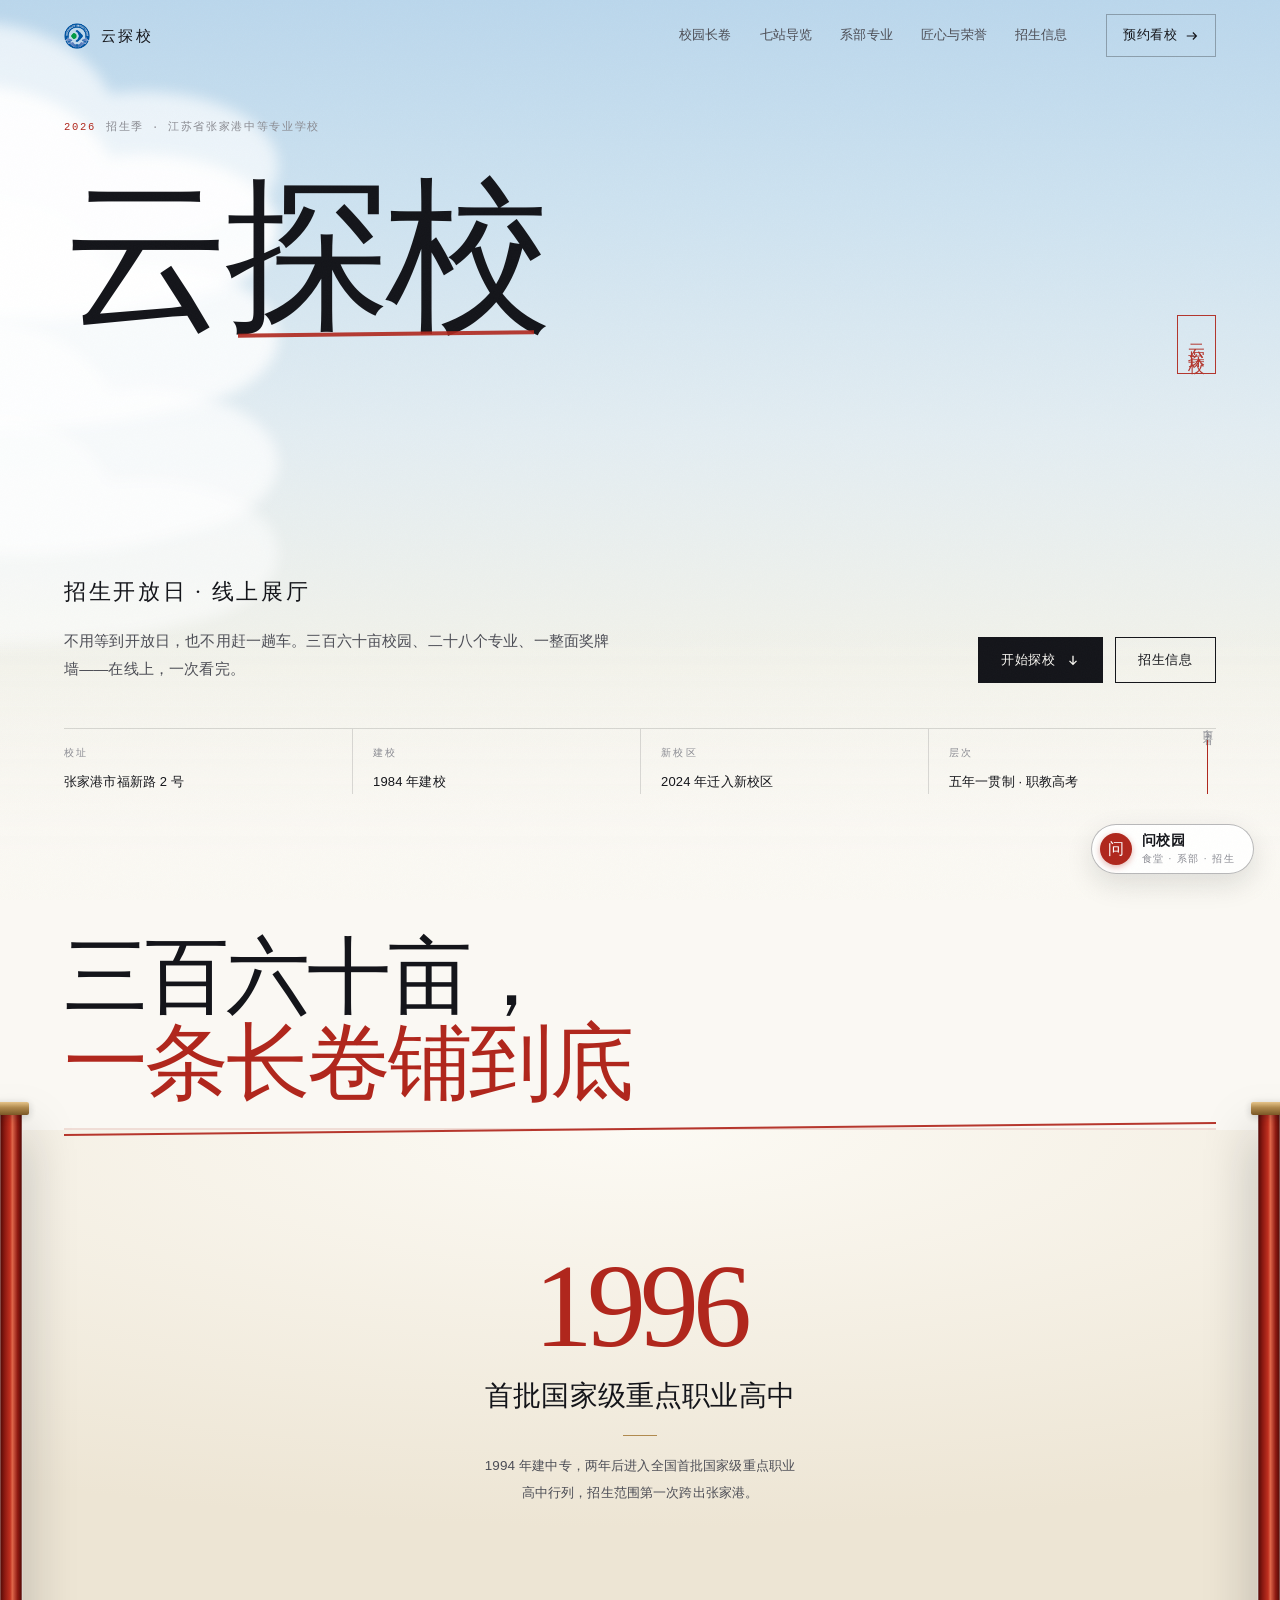
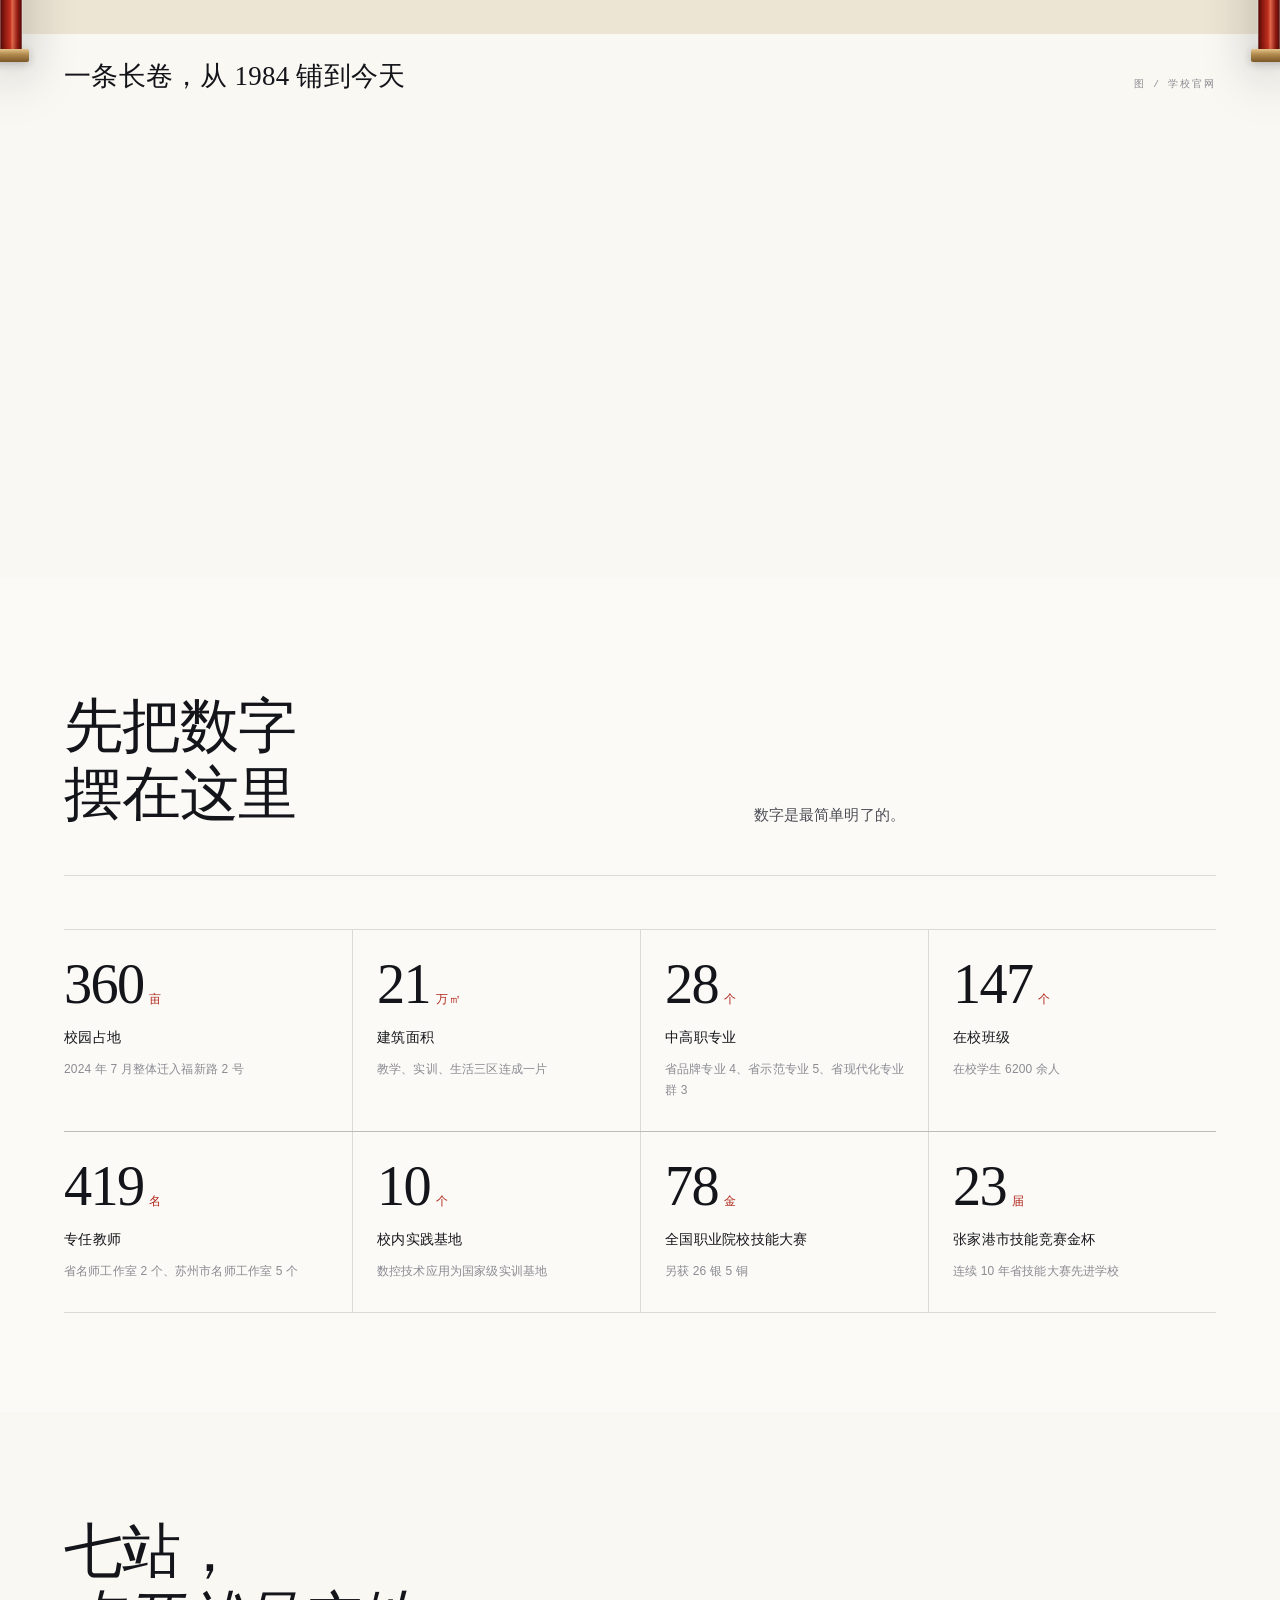
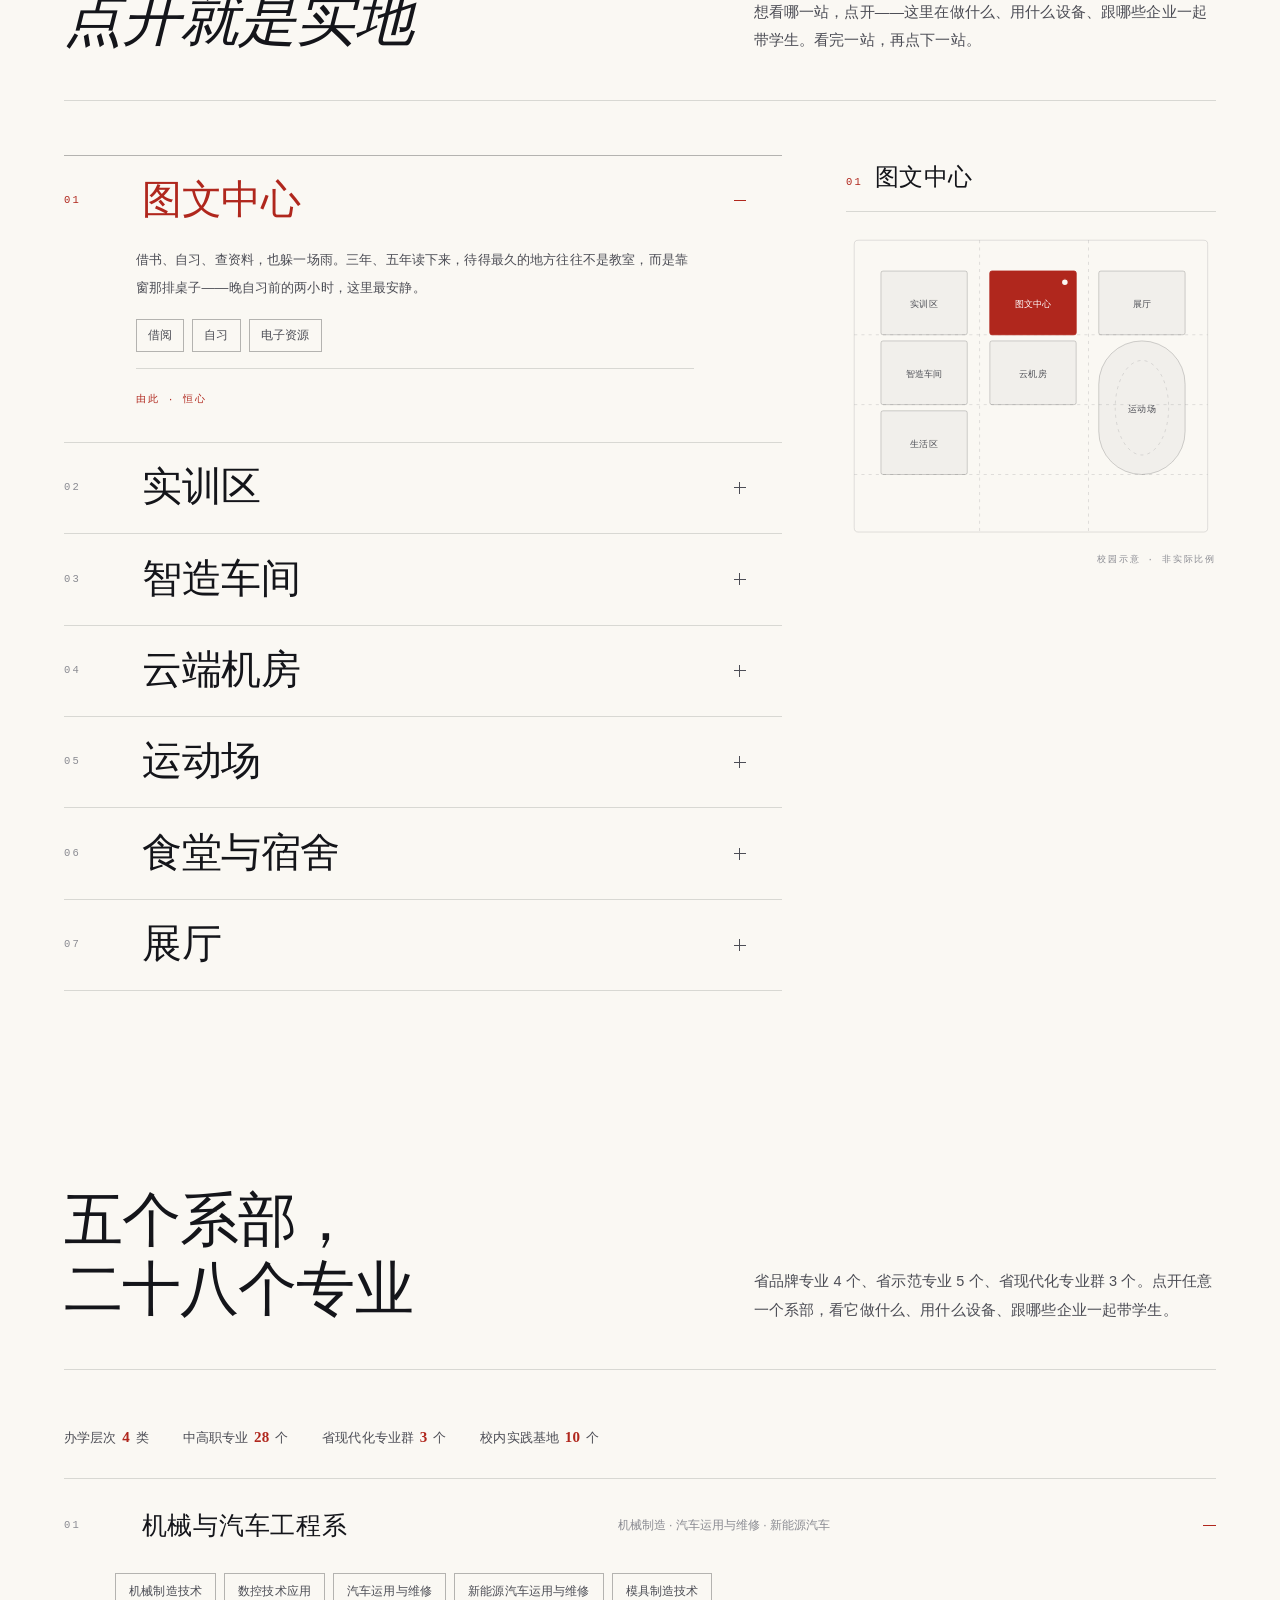
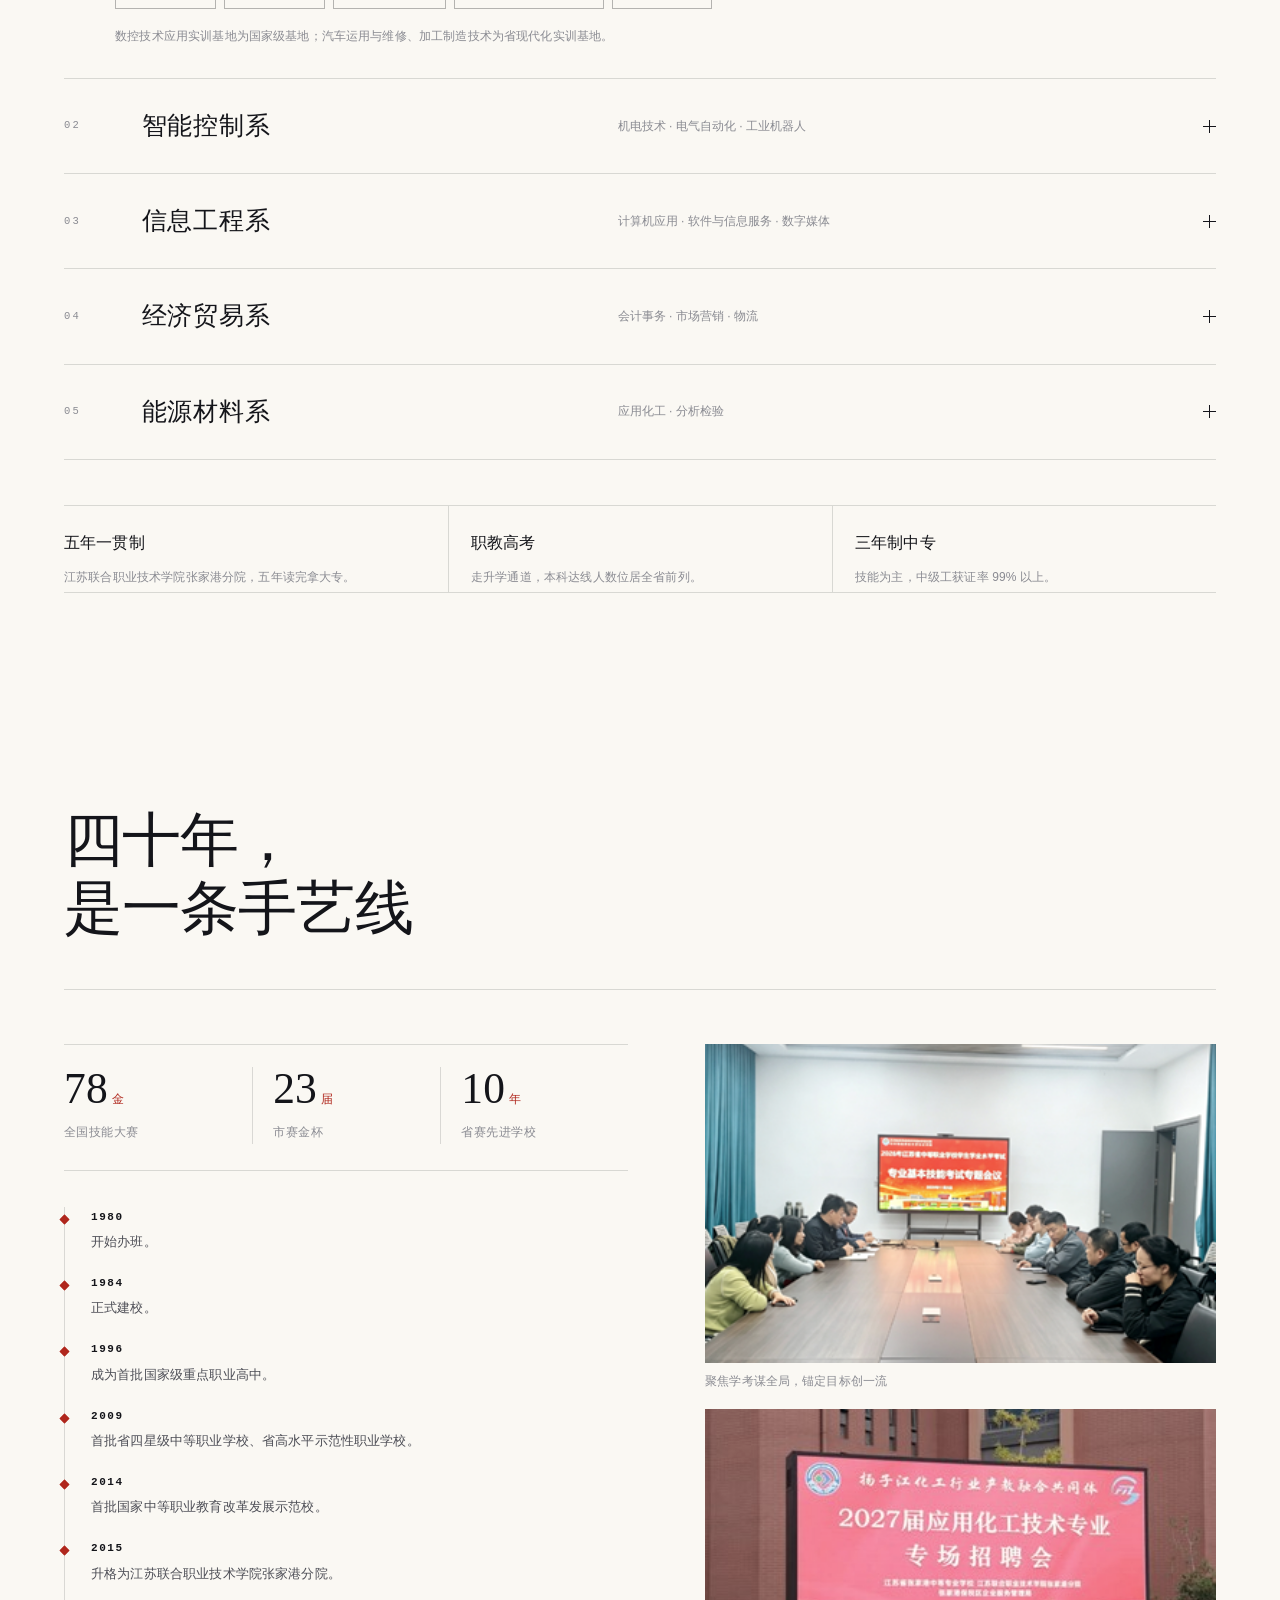
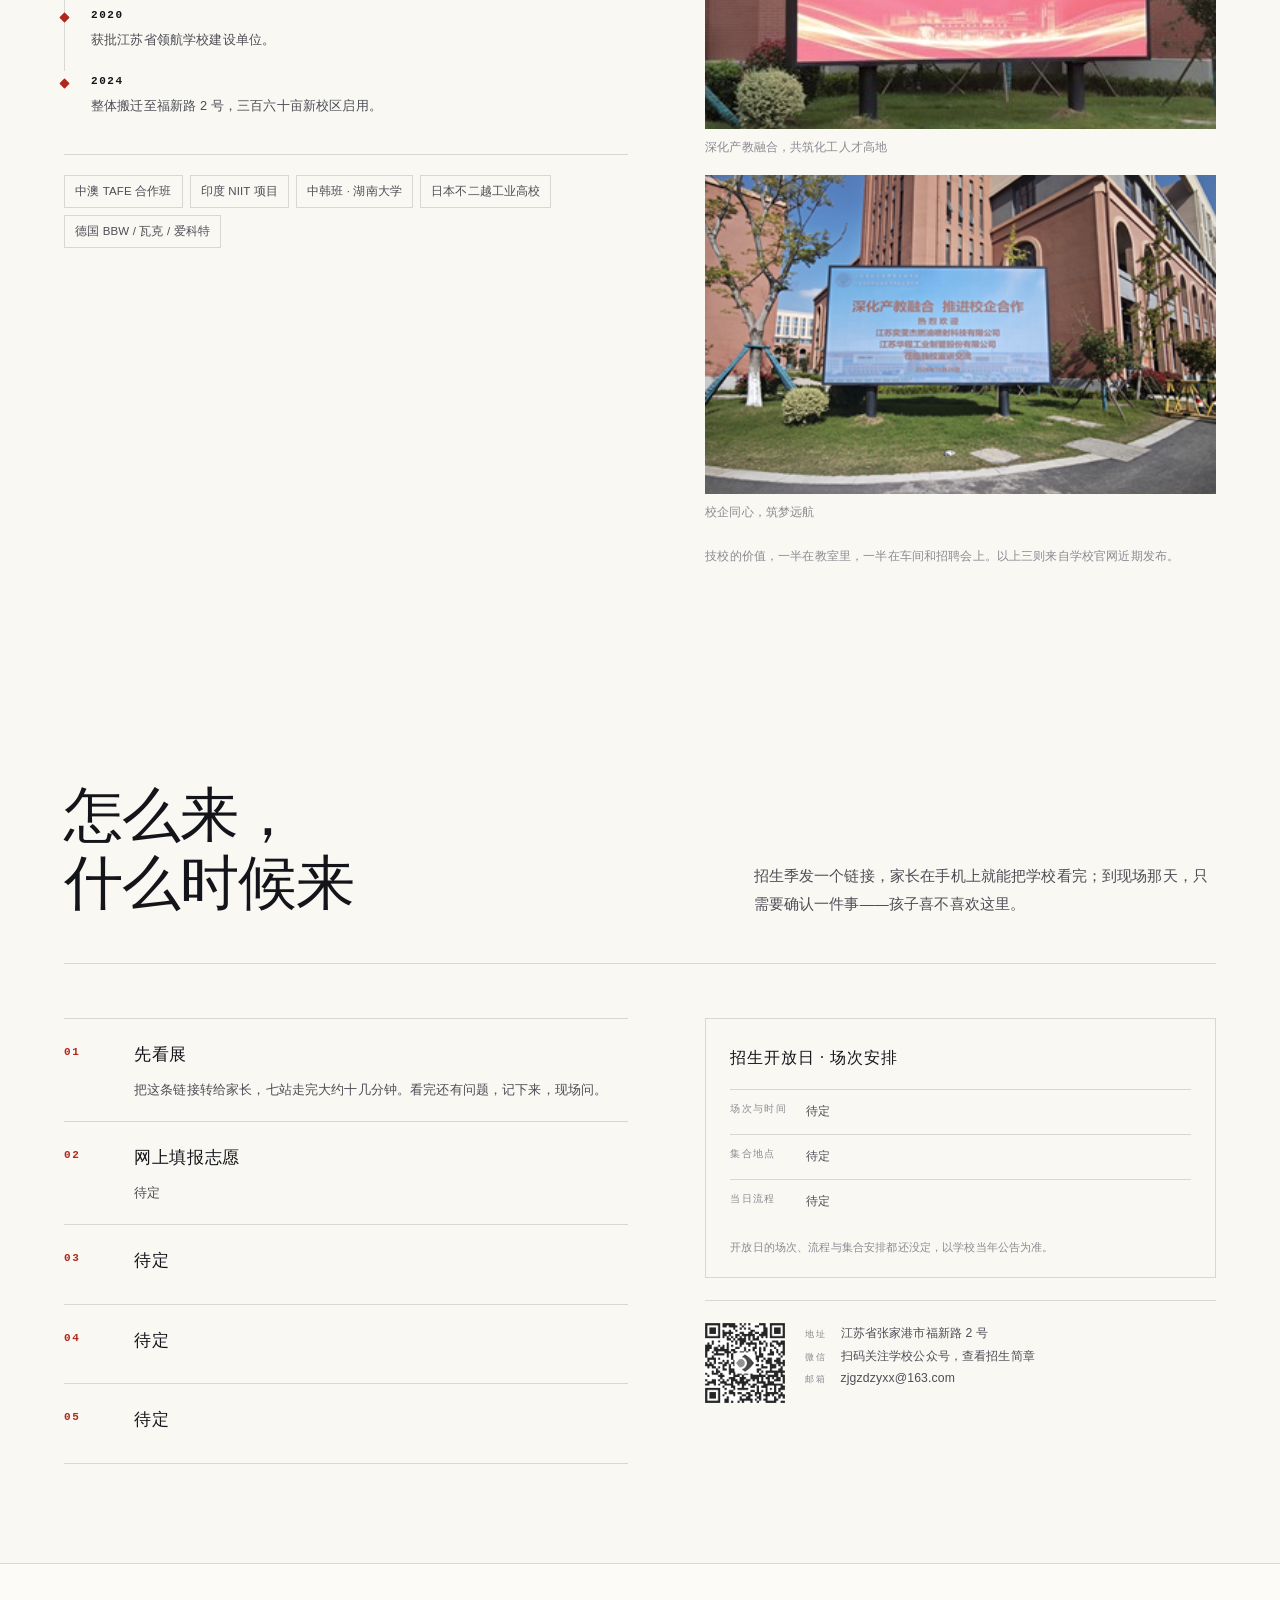
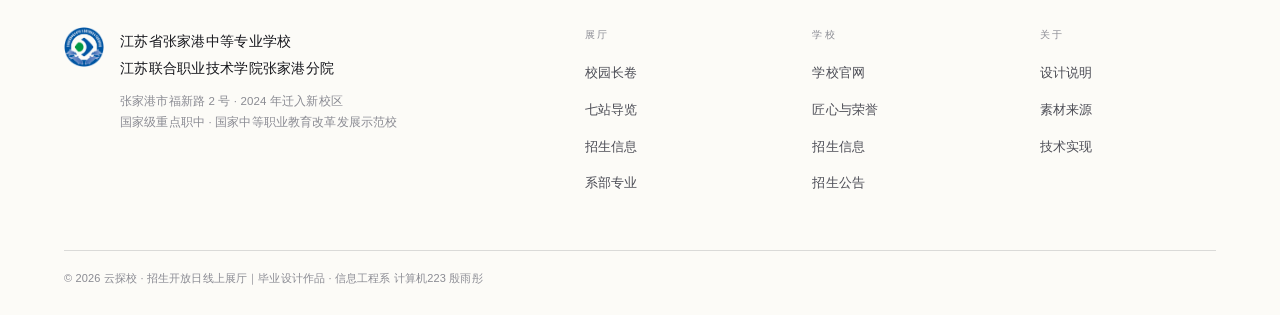
==== commit e7bc9195: "新增校园问答、页脚署名、招生待定" ====
--- a/index.html
+++ b/index.html
@@ -652,12 +652,39 @@
       </div>
     </div>
     <div class="foot__bot">
-      <p>© <span data-year>2026</span> 云探校 · 招生开放日线上展厅｜毕业设计作品 · 信息工程系</p>
-      <p>页面内容整理自学校官网公开信息，图片版权归学校所有，仅作教学与招生展示使用。</p>
+      <p>© <span data-year>2026</span> 云探校 · 招生开放日线上展厅｜毕业设计作品 · 信息工程系 计算机223 殷雨彤</p>
     </div>
   </div>
 </footer>
 
 <script src="assets/js/main.js"></script>
+<div class="askbox" id="askbox" aria-hidden="true">
+  <div class="askbox__veil" data-ask-close></div>
+  <section class="askbox__panel" role="dialog" aria-modal="true" aria-label="校园问答">
+    <header class="askbox__hd">
+      <div class="askbox__ttl">
+        <b>问校园</b>
+        <span>关于这所学校最常被问到的几件事，先在这里问</span>
+      </div>
+      <div class="askbox__acts">
+        <button class="askbox__x askbox__x--plain" type="button" id="askClear">清空</button>
+        <button class="askbox__x" type="button" data-ask-close>退出</button>
+      </div>
+    </header>
+    <div class="askbox__log" id="askLog"></div>
+    <div class="askbox__chips" id="askChips"></div>
+    <form class="askbox__form" id="askForm">
+      <input id="askInput" type="text" placeholder="比如：学校有几个食堂？" autocomplete="off" maxlength="60">
+      <button type="submit">发送</button>
+    </form>
+  </section>
+</div>
+
+<button class="ask" id="askOpen" type="button" aria-label="打开校园问答">
+  <span class="ask__seal">问</span>
+  <span class="ask__tx"><b>问校园</b><span>食堂 · 系部 · 招生</span></span>
+</button>
+
+<script src="assets/js/ask.js"></script>
 </body>
 </html>
--- a/assets/css/style.css
+++ b/assets/css/style.css
@@ -1099,3 +1099,141 @@
   .doc__hd{ padding-top:calc(var(--nav-h) + 48px); }
   .doc__tb th, .doc__tb td{ padding-right:10px; }
 }
+
+.ask{
+  position:fixed; right:26px; bottom:26px; z-index:80;
+  display:inline-flex; align-items:center; gap:10px;
+  padding:8px 18px 8px 8px;
+  border:1px solid var(--line-2); border-radius:999px;
+  background:rgba(255,255,255,.9);
+  -webkit-backdrop-filter:blur(10px); backdrop-filter:blur(10px);
+  box-shadow:0 10px 28px rgba(20,21,26,.12), 0 1px 0 rgba(255,255,255,.9) inset;
+  color:var(--ink); font:inherit; cursor:pointer;
+  transition:transform .35s cubic-bezier(.2,.7,.3,1), box-shadow .35s;
+}
+.ask:hover{ transform:translateY(-2px); box-shadow:0 18px 38px rgba(20,21,26,.16), 0 1px 0 rgba(255,255,255,.9) inset; }
+.ask__seal{
+  width:32px; height:32px; flex:none; border-radius:50%;
+  background:var(--red); color:#fff;
+  display:grid; place-items:center;
+  font-family:var(--serif); font-size:16px; line-height:1;
+  letter-spacing:0;
+  box-shadow:0 2px 6px rgba(176,39,29,.35);
+}
+.ask__tx{ text-align:left; line-height:1.25; }
+.ask__tx b{ display:block; font-family:var(--serif); font-weight:600; font-size:13.5px; letter-spacing:.06em; }
+.ask__tx span{ display:block; font-size:10px; color:var(--ink-3); letter-spacing:.14em; margin-top:3px; }
+
+.askbox{ position:fixed; inset:0; z-index:300; display:none; }
+.askbox.is-open{ display:grid; place-items:center; }
+.askbox__veil{
+  position:absolute; inset:0; background:rgba(150,180,210,.22);
+  -webkit-backdrop-filter:blur(6px) saturate(1.1); backdrop-filter:blur(6px) saturate(1.1);
+  opacity:0; transition:opacity .4s;
+}
+.askbox.is-in .askbox__veil{ opacity:1; }
+.askbox__panel{
+  position:relative;
+  width:min(880px,calc(100% - 48px)); height:min(640px,calc(100% - 64px));
+  display:flex; flex-direction:column;
+  background:linear-gradient(180deg,rgba(255,255,255,.72) 0%,rgba(238,246,252,.62) 46%,rgba(250,250,244,.7) 100%);
+  -webkit-backdrop-filter:blur(22px) saturate(1.2); backdrop-filter:blur(22px) saturate(1.2);
+  border:1px solid rgba(255,255,255,.75); border-top:2px solid var(--red);
+  box-shadow:0 40px 90px rgba(24,48,72,.20), 0 1px 0 rgba(255,255,255,.8) inset;
+  opacity:0; transform:translateY(18px) scale(.985);
+  transition:opacity .4s, transform .45s cubic-bezier(.2,.7,.3,1);
+  overflow:hidden;
+}
+.askbox.is-in .askbox__panel{ opacity:1; transform:none; }
+
+.askbox__hd{
+  display:flex; align-items:center; justify-content:space-between; gap:16px;
+  padding:18px 22px; border-bottom:1px solid rgba(20,21,26,.10);
+}
+.askbox__ttl b{
+  display:block; font-family:var(--serif); font-size:19px; letter-spacing:.12em; font-weight:600;
+}
+.askbox__ttl span{
+  display:block; margin-top:5px; font-size:11.5px; color:var(--ink-3); letter-spacing:.02em;
+}
+.askbox__x{
+  flex:none; padding:7px 14px; border:1px solid var(--line-2); border-radius:999px;
+  background:transparent; color:var(--ink-2); font:inherit; font-size:12px;
+  letter-spacing:.08em; cursor:pointer; transition:all .25s;
+}
+.askbox__x:hover{ background:var(--ink); border-color:var(--ink); color:#fff; }
+
+body.is-asking .nav, body.is-asking .ask{ opacity:0; pointer-events:none; }
+.nav, .ask{ transition:opacity .3s; }
+.askbox__acts{ display:flex; align-items:center; gap:8px; flex:none; }
+.askbox__x--plain{ color:var(--ink-3); border-color:var(--line); }
+.askbox__x--plain:hover{ background:transparent; border-color:var(--red); color:var(--red); }
+.askbox__log{
+  flex:1; overflow-y:auto; padding:22px 22px 6px;
+  display:flex; flex-direction:column; justify-content:flex-end; gap:13px;
+  scrollbar-width:thin;
+}
+.msg{ display:flex; gap:10px; max-width:86%; }
+.msg--me{ align-self:flex-end; flex-direction:row-reverse; }
+.msg__av{
+  width:26px; height:26px; flex:none; border-radius:50%;
+  display:grid; place-items:center; font-family:var(--serif); font-size:12px;
+  background:var(--red); color:#fff; margin-top:2px;
+}
+.msg--me .msg__av{ background:var(--ink); }
+.msg__b{
+  padding:12px 15px; font-size:13.5px; line-height:1.85; color:var(--ink-2);
+  background:rgba(255,255,255,.86); border:1px solid rgba(20,21,26,.10); border-radius:2px;
+  -webkit-backdrop-filter:blur(4px); backdrop-filter:blur(4px);
+}
+.msg--me .msg__b{ background:rgba(255,255,255,.9); border-color:rgba(176,39,29,.26); color:var(--ink); box-shadow:0 1px 0 rgba(176,39,29,.08) inset; }
+.msg__b b{ color:var(--ink); font-weight:600; }
+.msg__dots{ display:inline-flex; gap:4px; padding:4px 0; }
+.msg__dots i{
+  width:5px; height:5px; border-radius:50%; background:var(--ink-3);
+  animation:askDot 1.1s infinite ease-in-out;
+}
+.msg__dots i:nth-child(2){ animation-delay:.15s; }
+.msg__dots i:nth-child(3){ animation-delay:.3s; }
+@keyframes askDot{ 0%,60%,100%{ opacity:.25; transform:translateY(0);} 30%{ opacity:1; transform:translateY(-2px);} }
+
+.askbox__chips{
+  display:flex; gap:8px; flex-wrap:wrap;
+  padding:10px 22px 12px;
+}
+.chip{
+  padding:7px 13px; border:1px solid rgba(20,21,26,.18); border-radius:999px;
+  background:rgba(255,255,255,.62); color:var(--ink-2); font:inherit; font-size:12px;
+  cursor:pointer; transition:all .22s; white-space:nowrap;
+}
+.chip:hover{ border-color:var(--red); color:var(--red); }
+
+.askbox__form{
+  display:flex; gap:10px; padding:14px 22px 20px;
+  border-top:1px solid rgba(20,21,26,.10);
+}
+.askbox__form input{
+  flex:1; height:42px; padding:0 15px;
+  border:1px solid rgba(20,21,26,.18); background:rgba(255,255,255,.82); color:var(--ink);
+  font:inherit; font-size:13.5px; outline:none; transition:border-color .25s;
+}
+.askbox__form input:focus{ border-color:var(--red); }
+.askbox__form button{
+  flex:none; height:42px; padding:0 20px; border:none;
+  background:var(--red); color:#fff; font:inherit; font-size:13px;
+  letter-spacing:.1em; cursor:pointer; transition:background .25s;
+}
+.askbox__form button:hover{ background:var(--red-2); }
+
+@media (max-width:760px){
+  .ask{ right:16px; bottom:16px; padding:7px 14px 7px 7px; gap:8px; }
+  .ask__tx span{ display:none; }
+  .askbox__panel{
+    width:100%; height:100%; border:none;
+  }
+  .askbox__hd{ padding:14px 16px; }
+  .askbox__log{ padding:16px 16px 4px; }
+  .msg{ max-width:92%; }
+  .askbox__chips{ padding:8px 16px; overflow-x:auto; flex-wrap:nowrap; }
+  .askbox__form{ padding:10px 16px 16px; }
+}
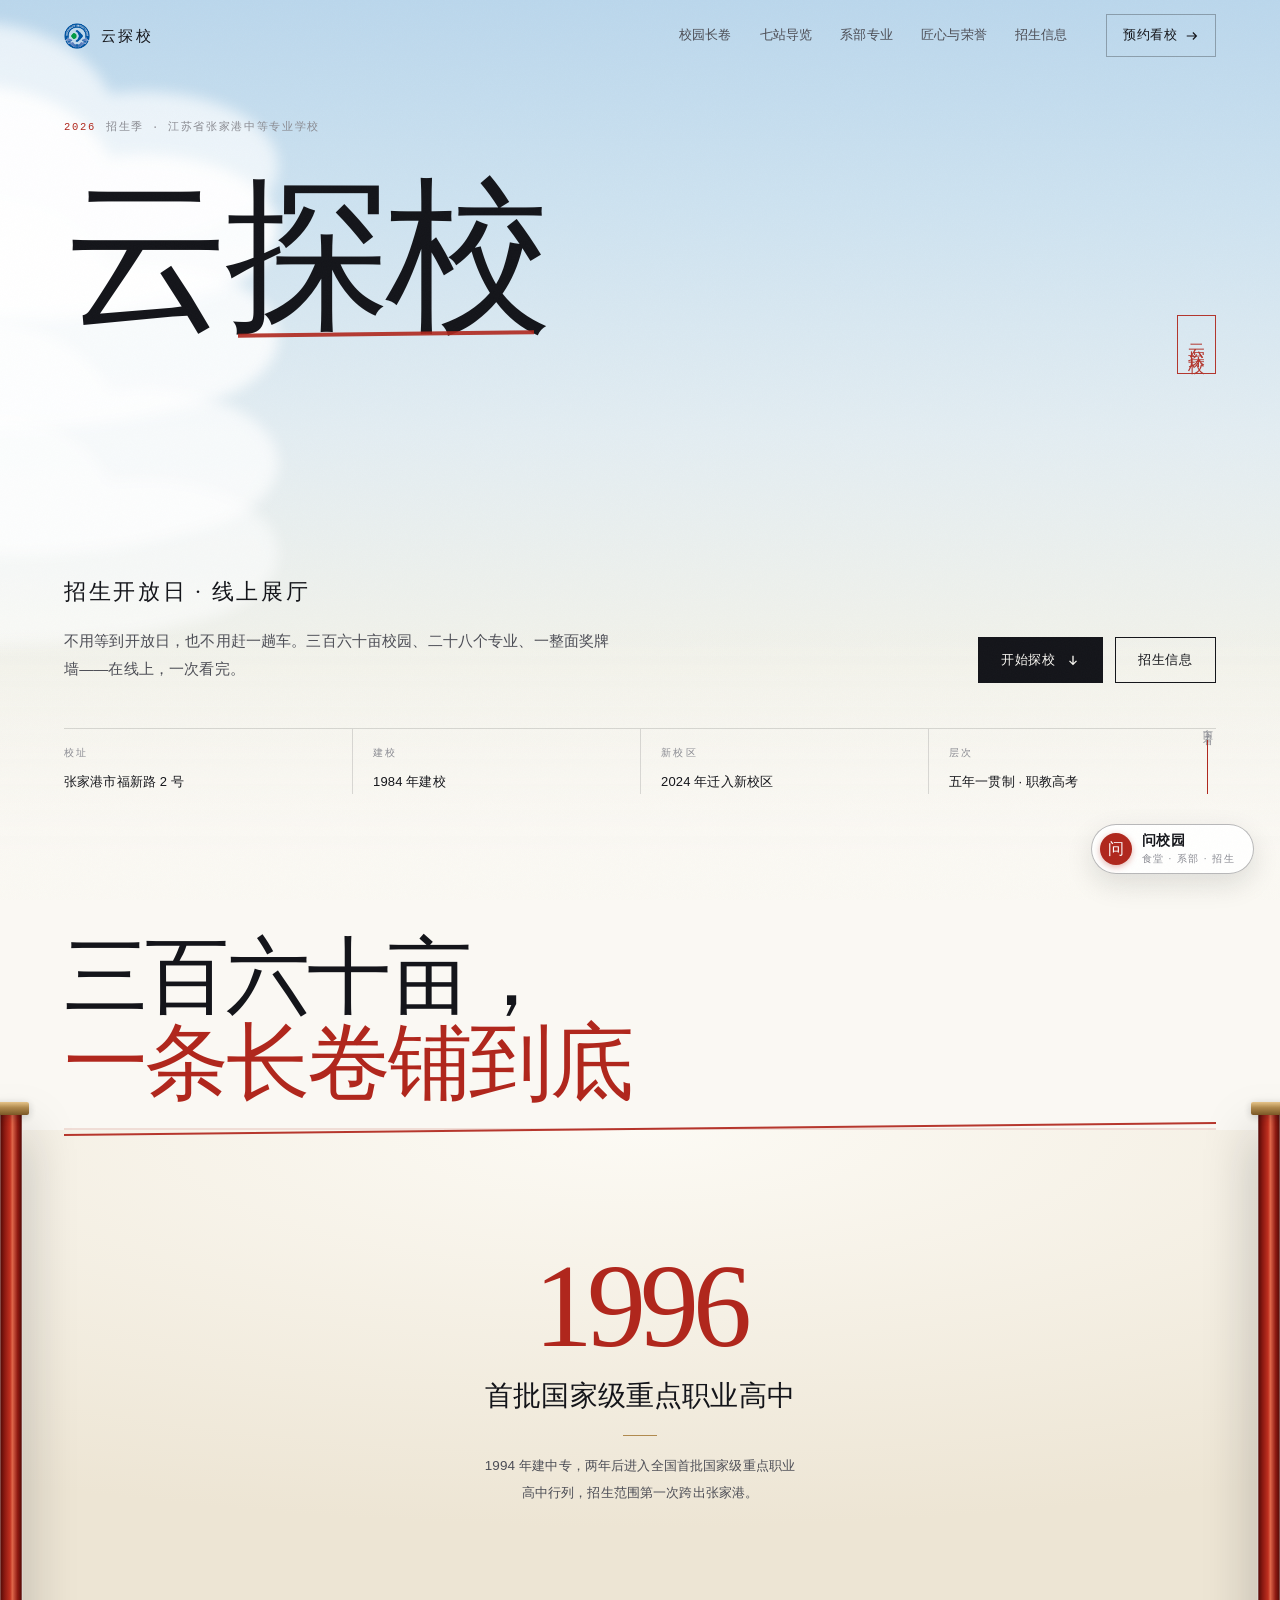
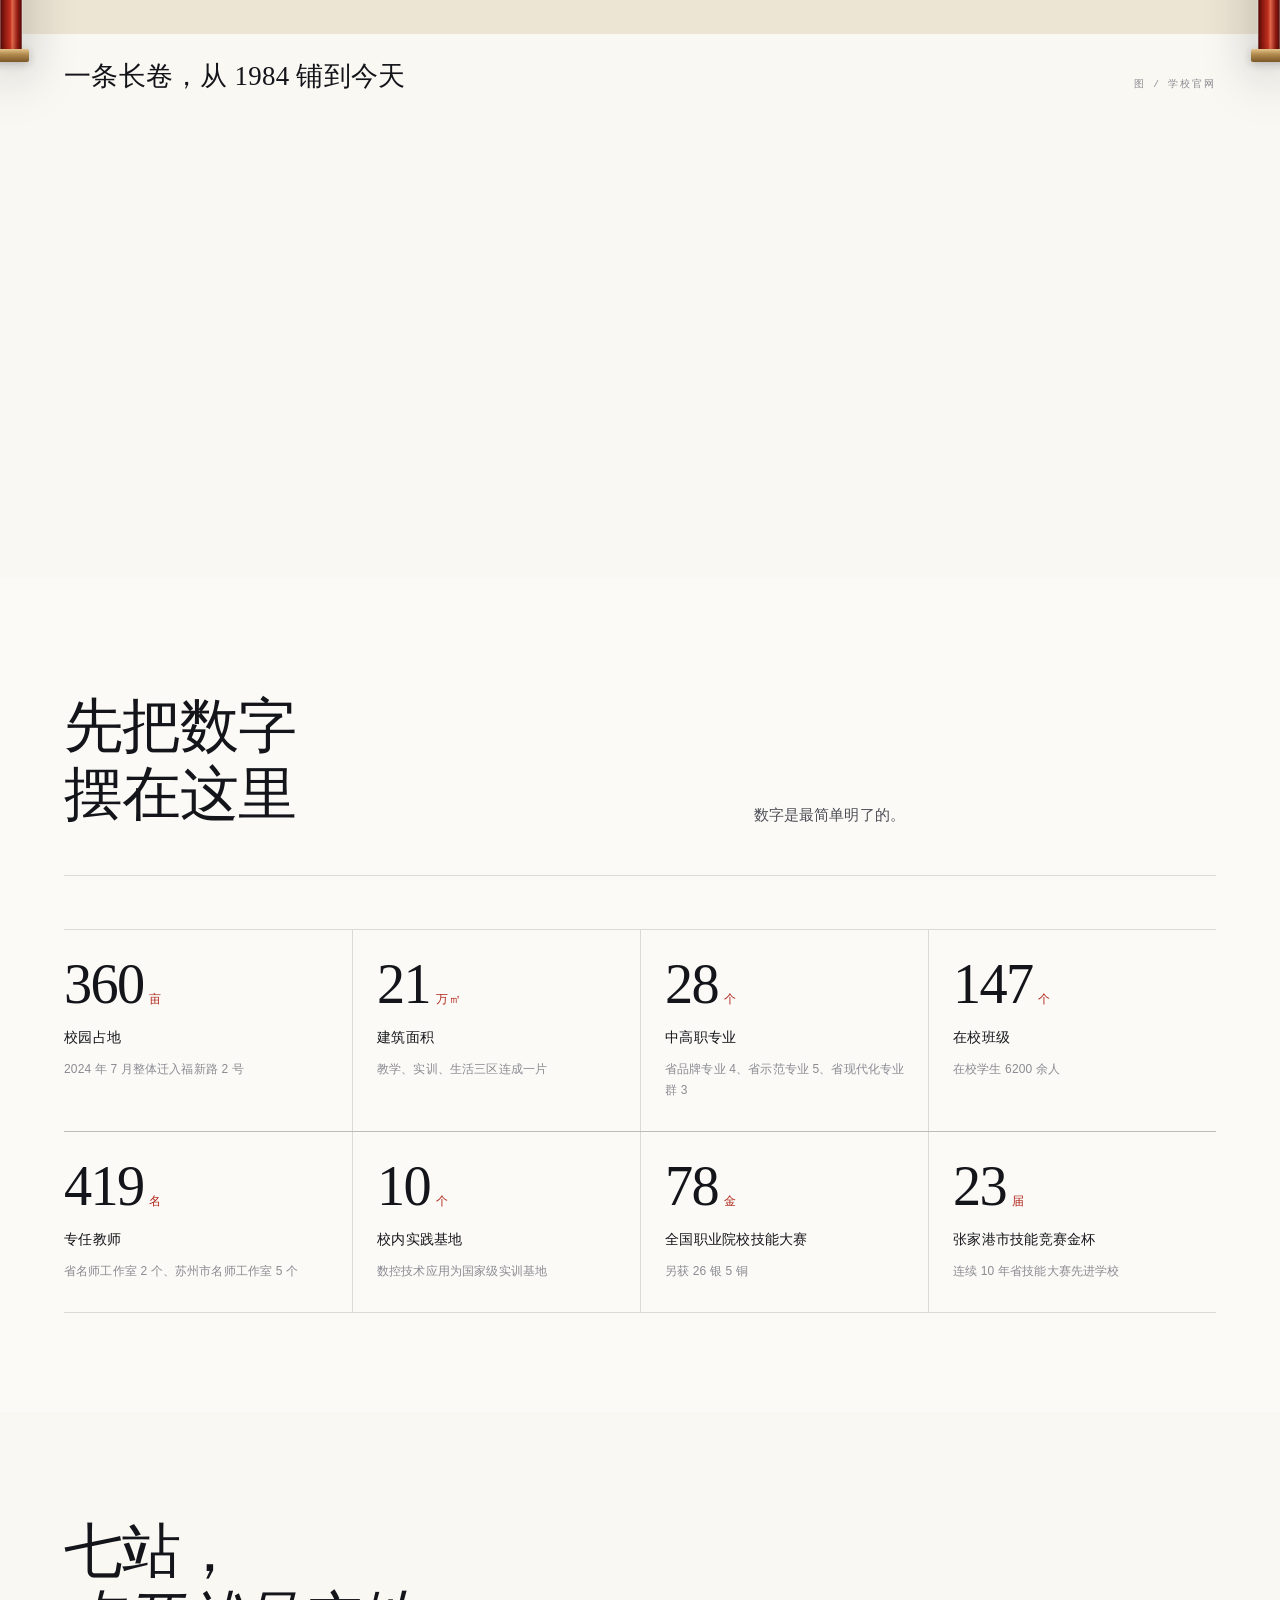
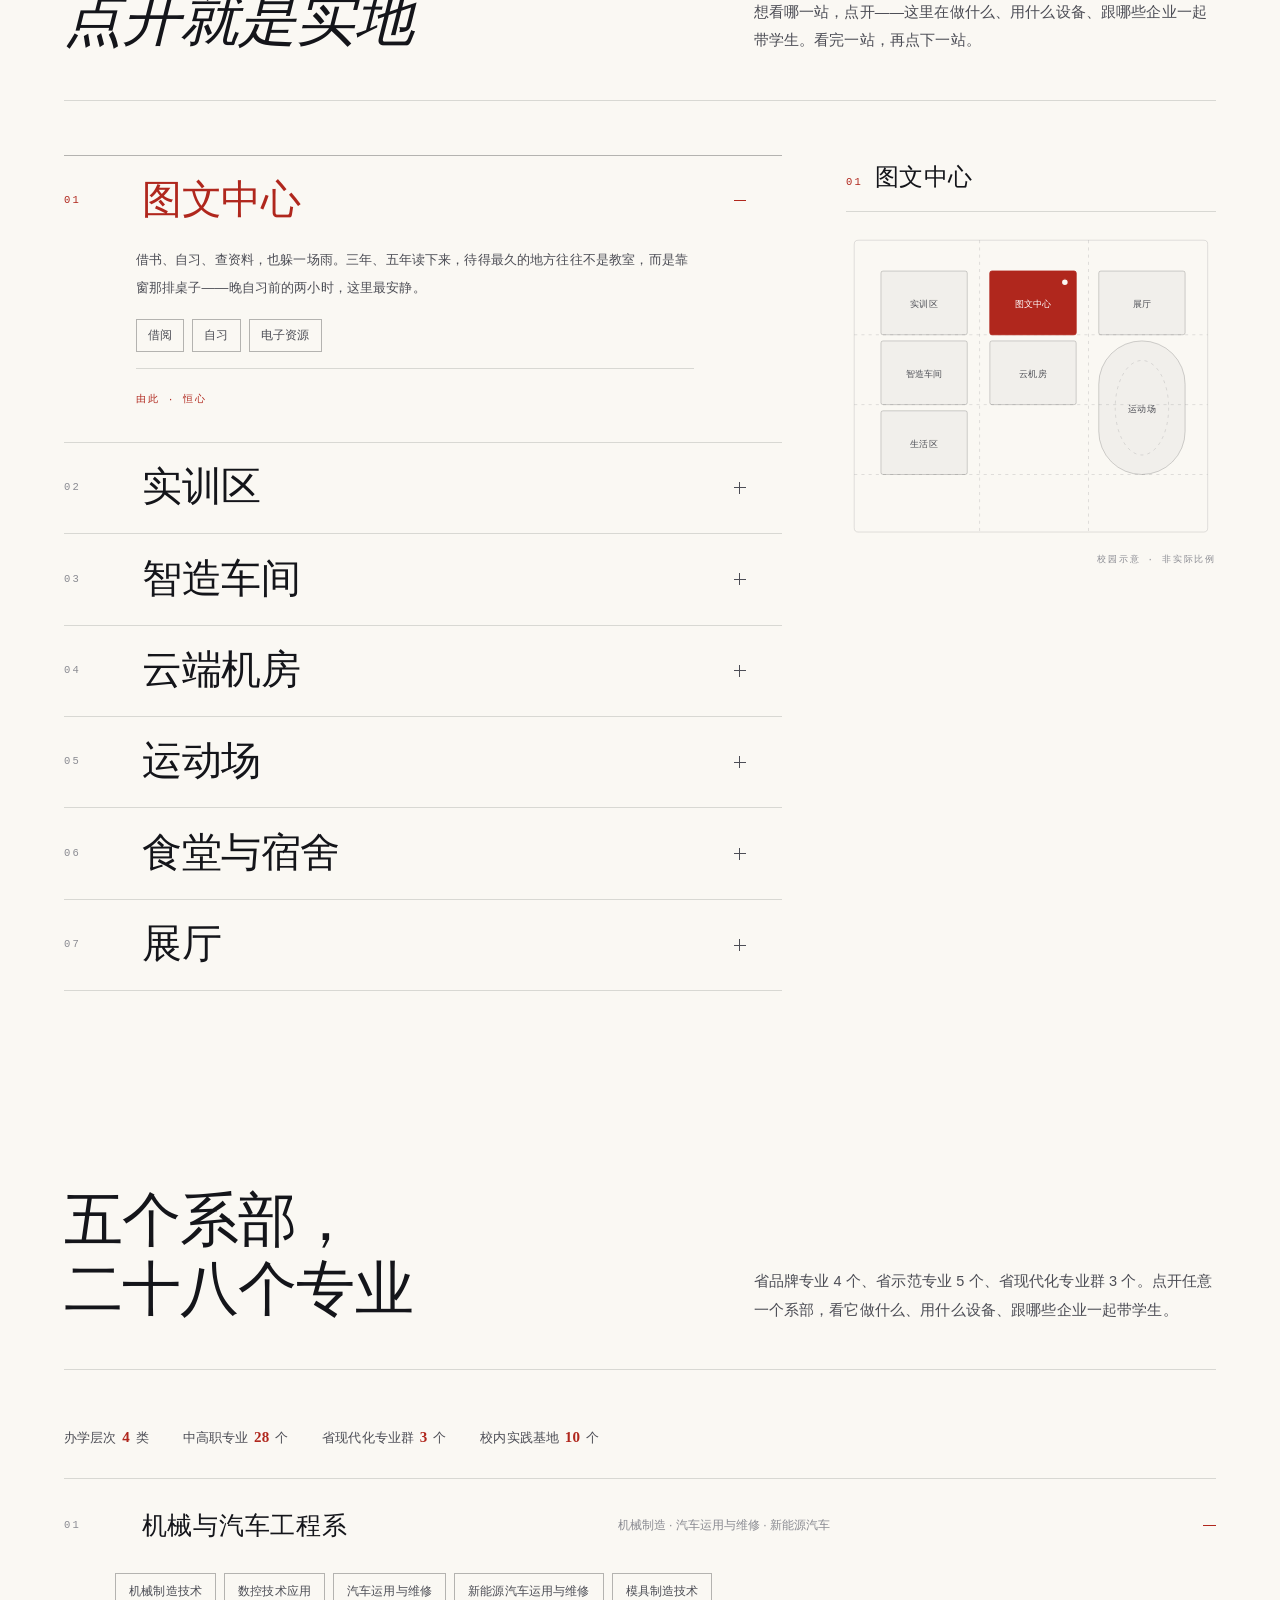
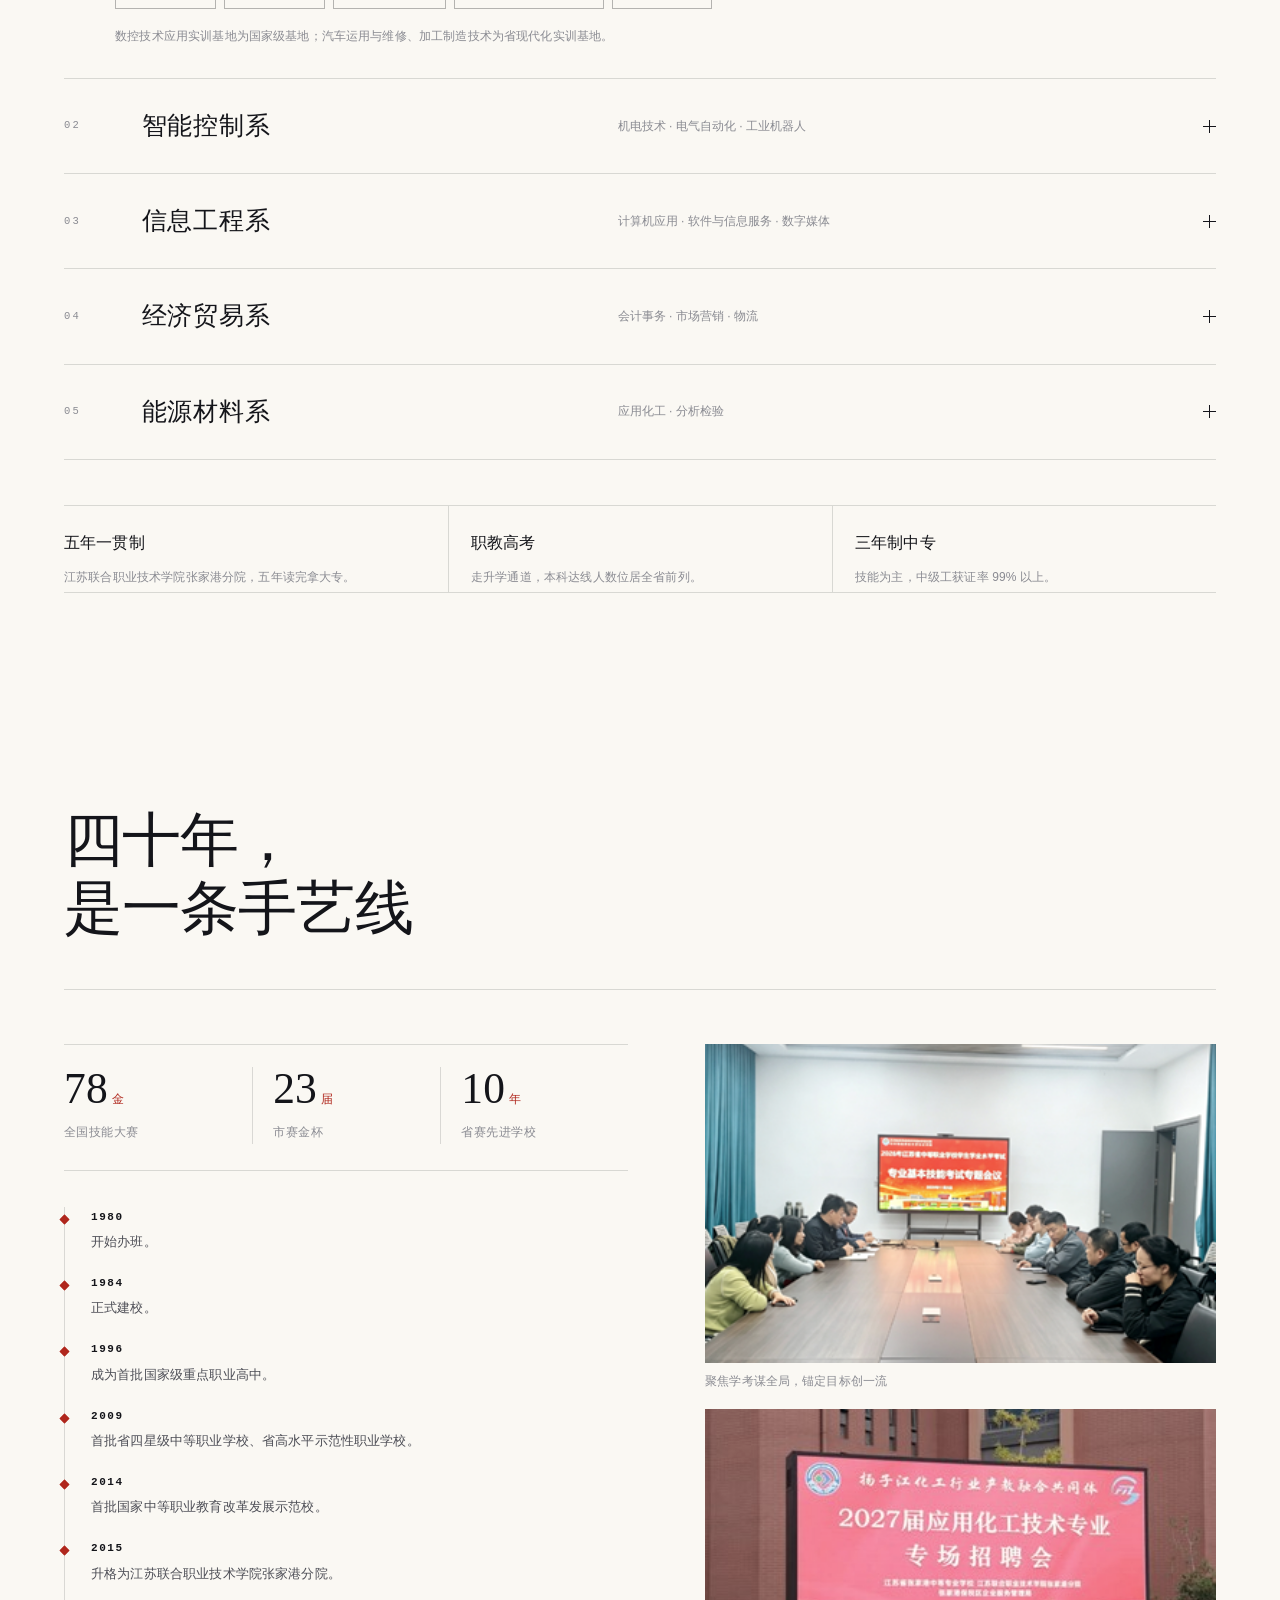
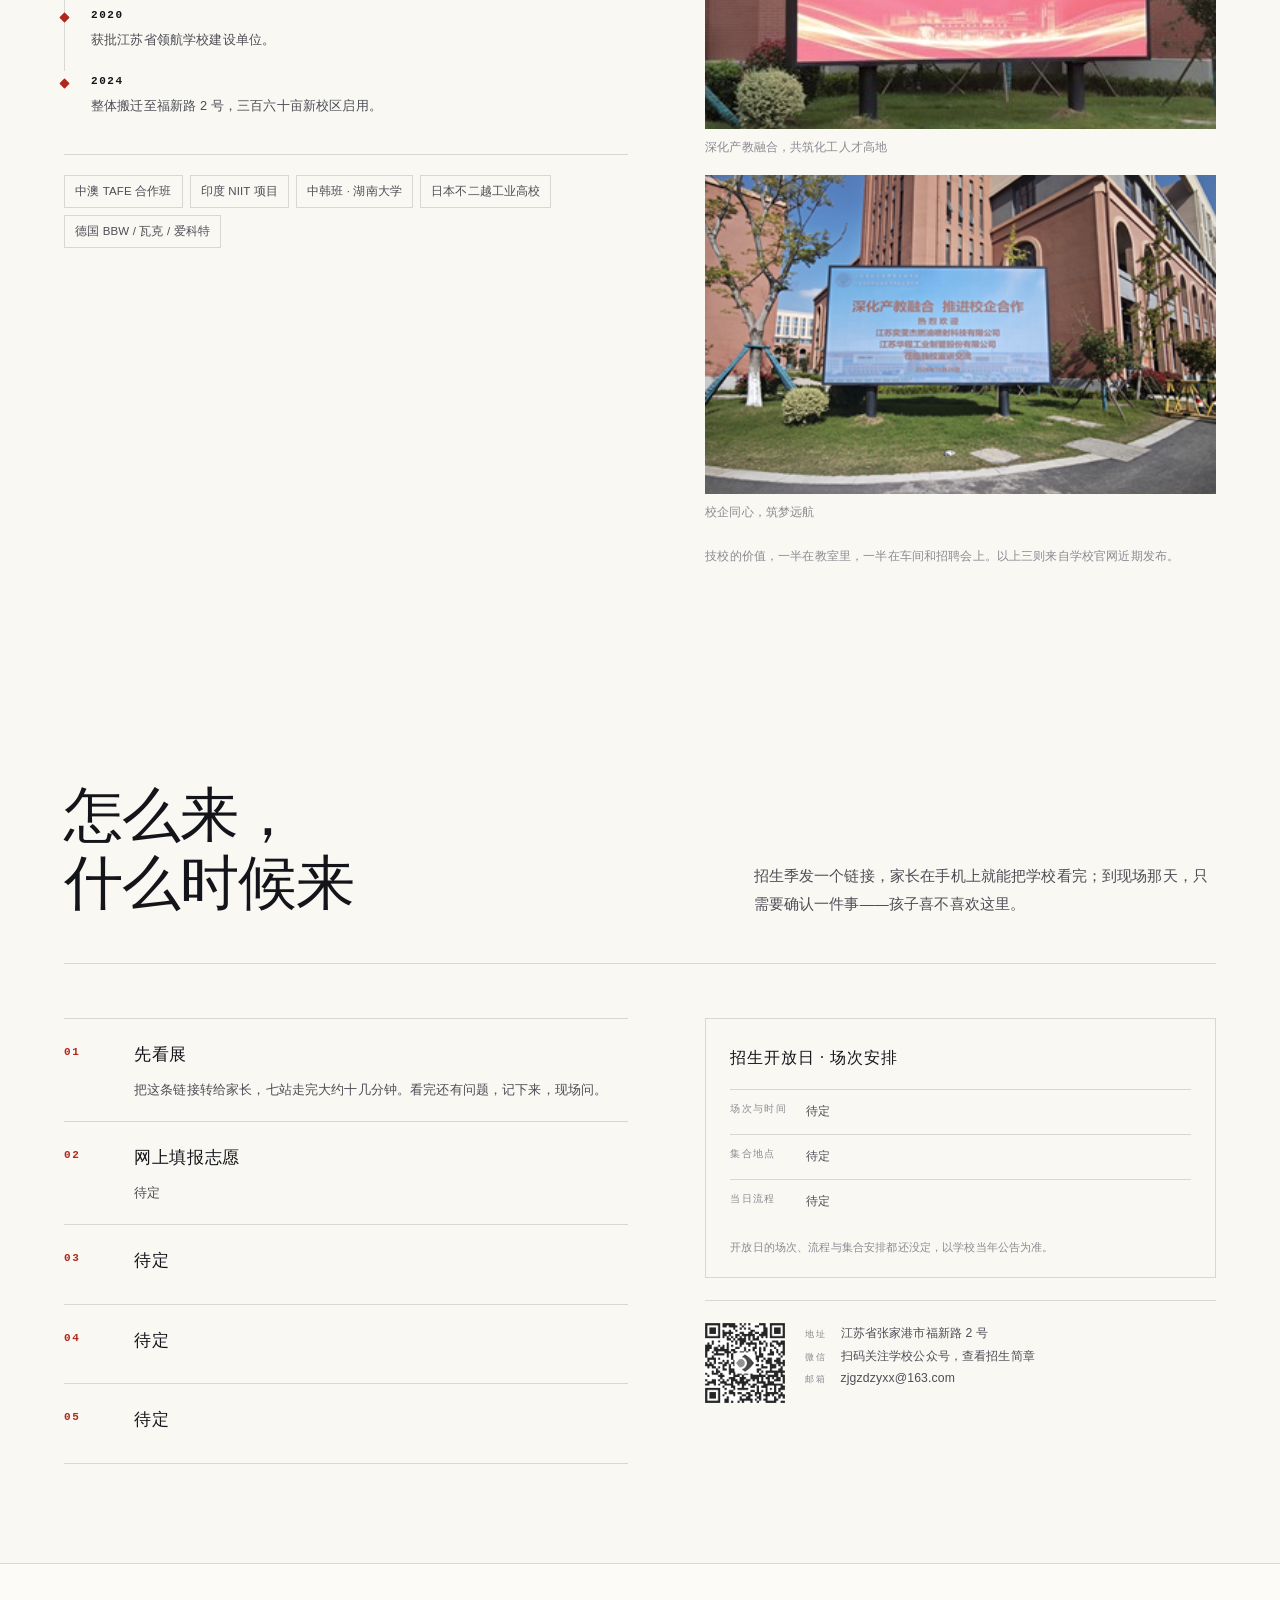
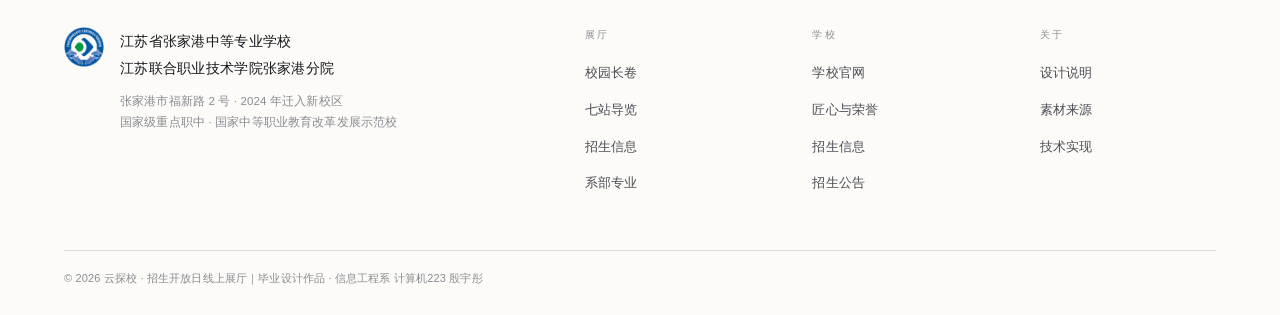
==== commit 1b8048d9: "修改署名：殷宇彤" ====
--- a/index.html
+++ b/index.html
@@ -652,7 +652,7 @@
       </div>
     </div>
     <div class="foot__bot">
-      <p>© <span data-year>2026</span> 云探校 · 招生开放日线上展厅｜毕业设计作品 · 信息工程系 计算机223 殷雨彤</p>
+      <p>© <span data-year>2026</span> 云探校 · 招生开放日线上展厅｜毕业设计作品 · 信息工程系 计算机223 殷宇彤</p>
     </div>
   </div>
 </footer>
